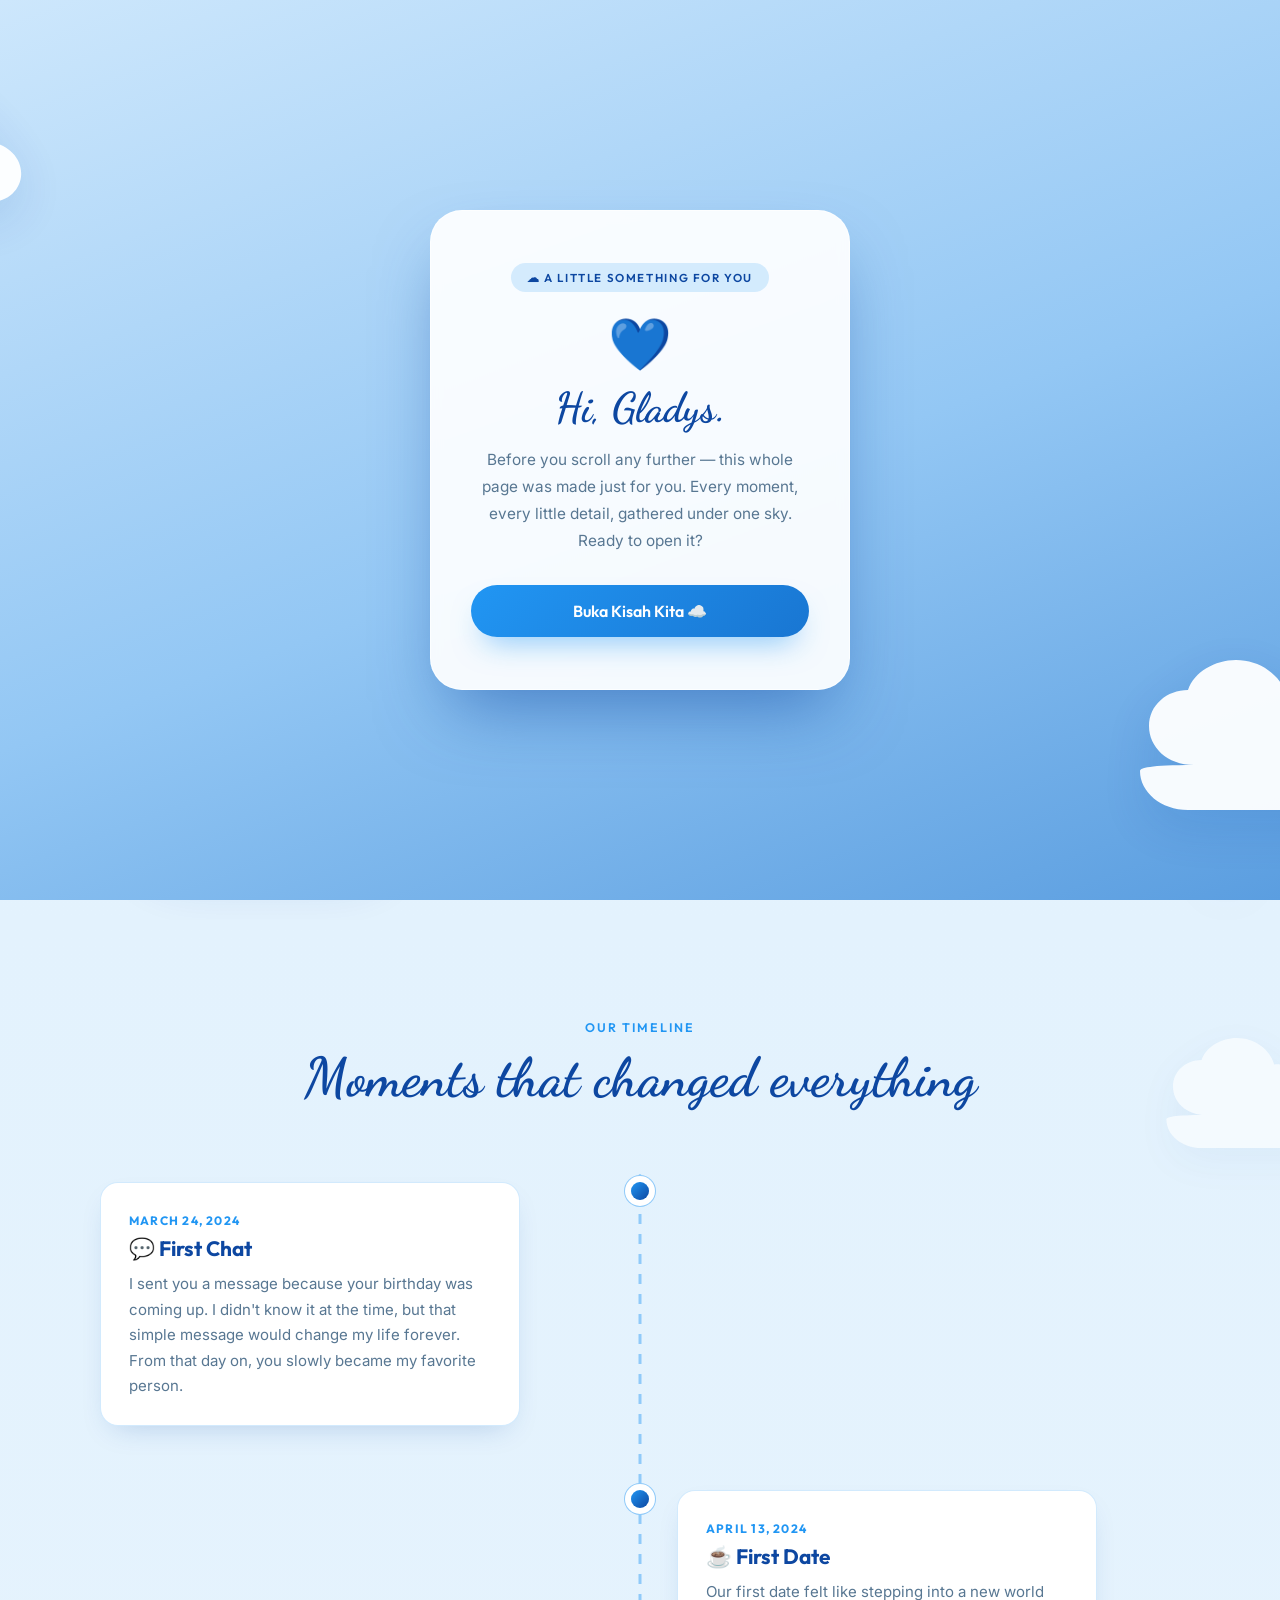
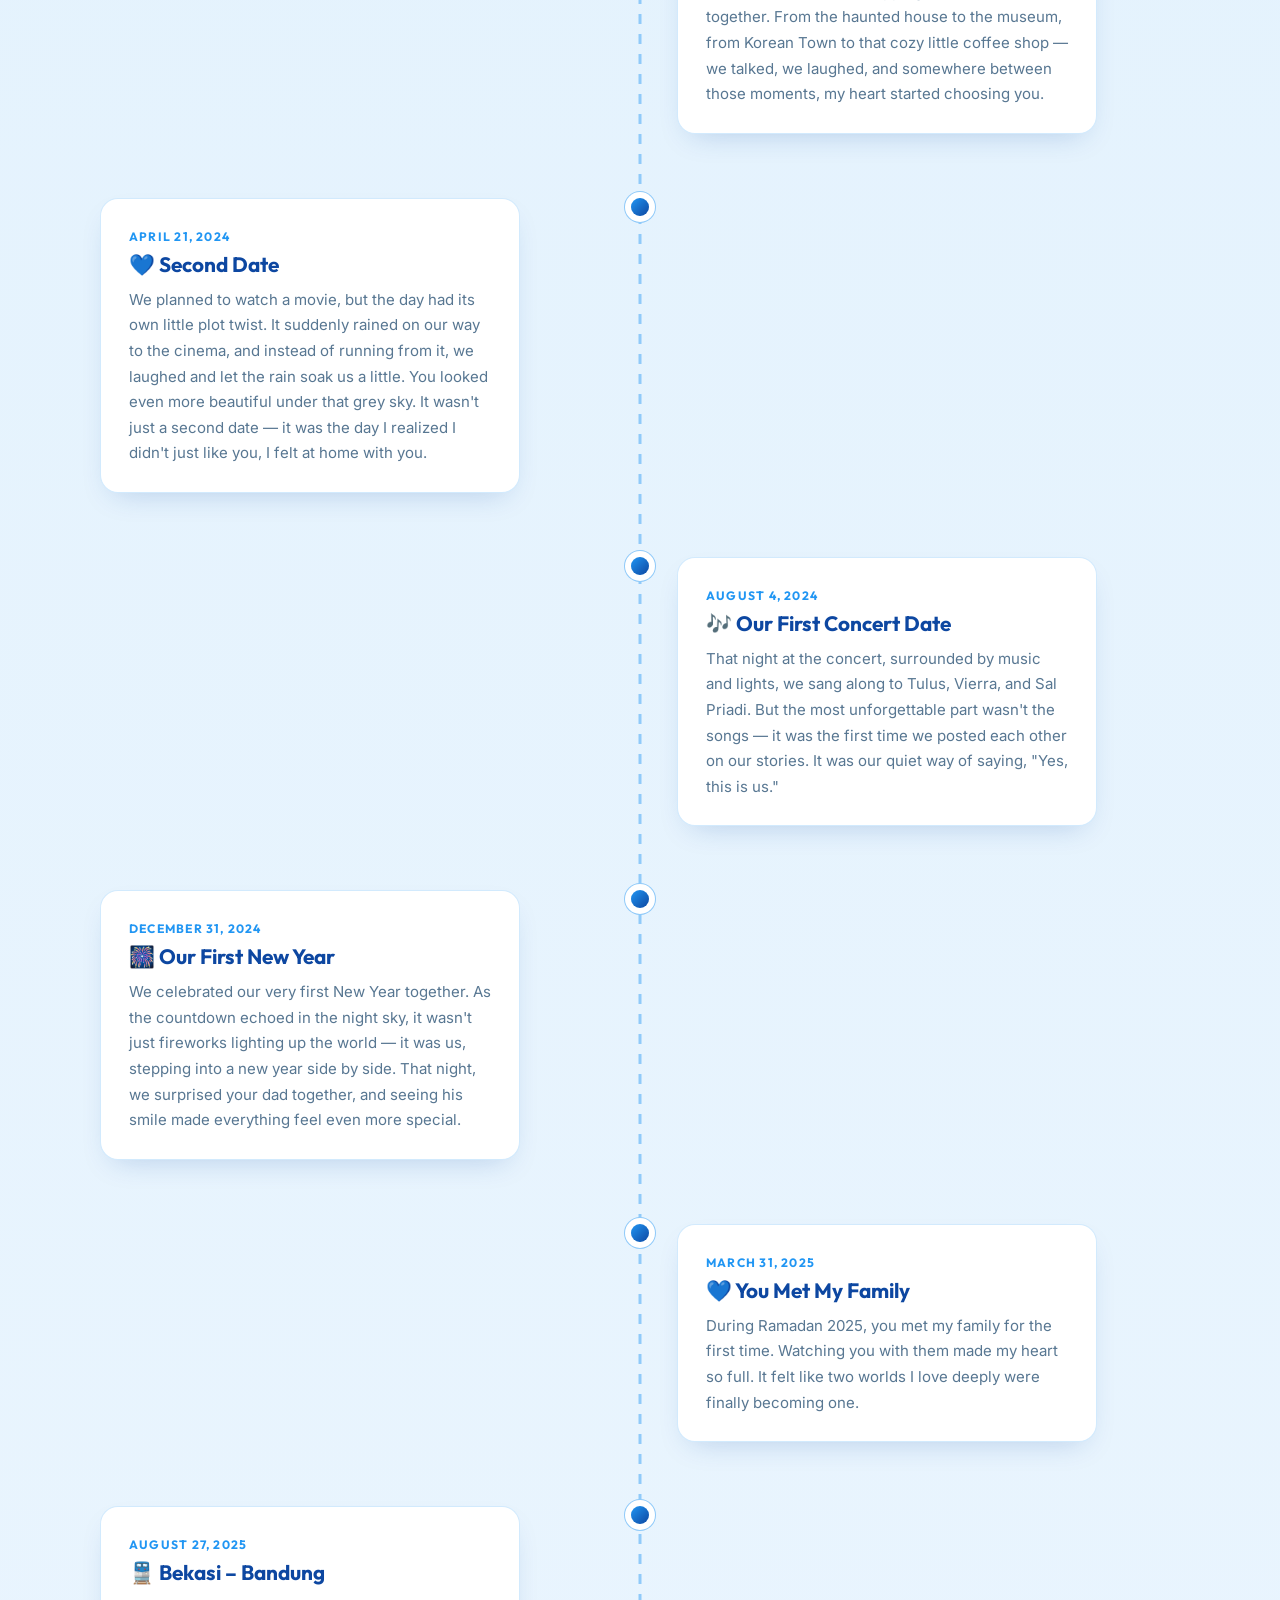
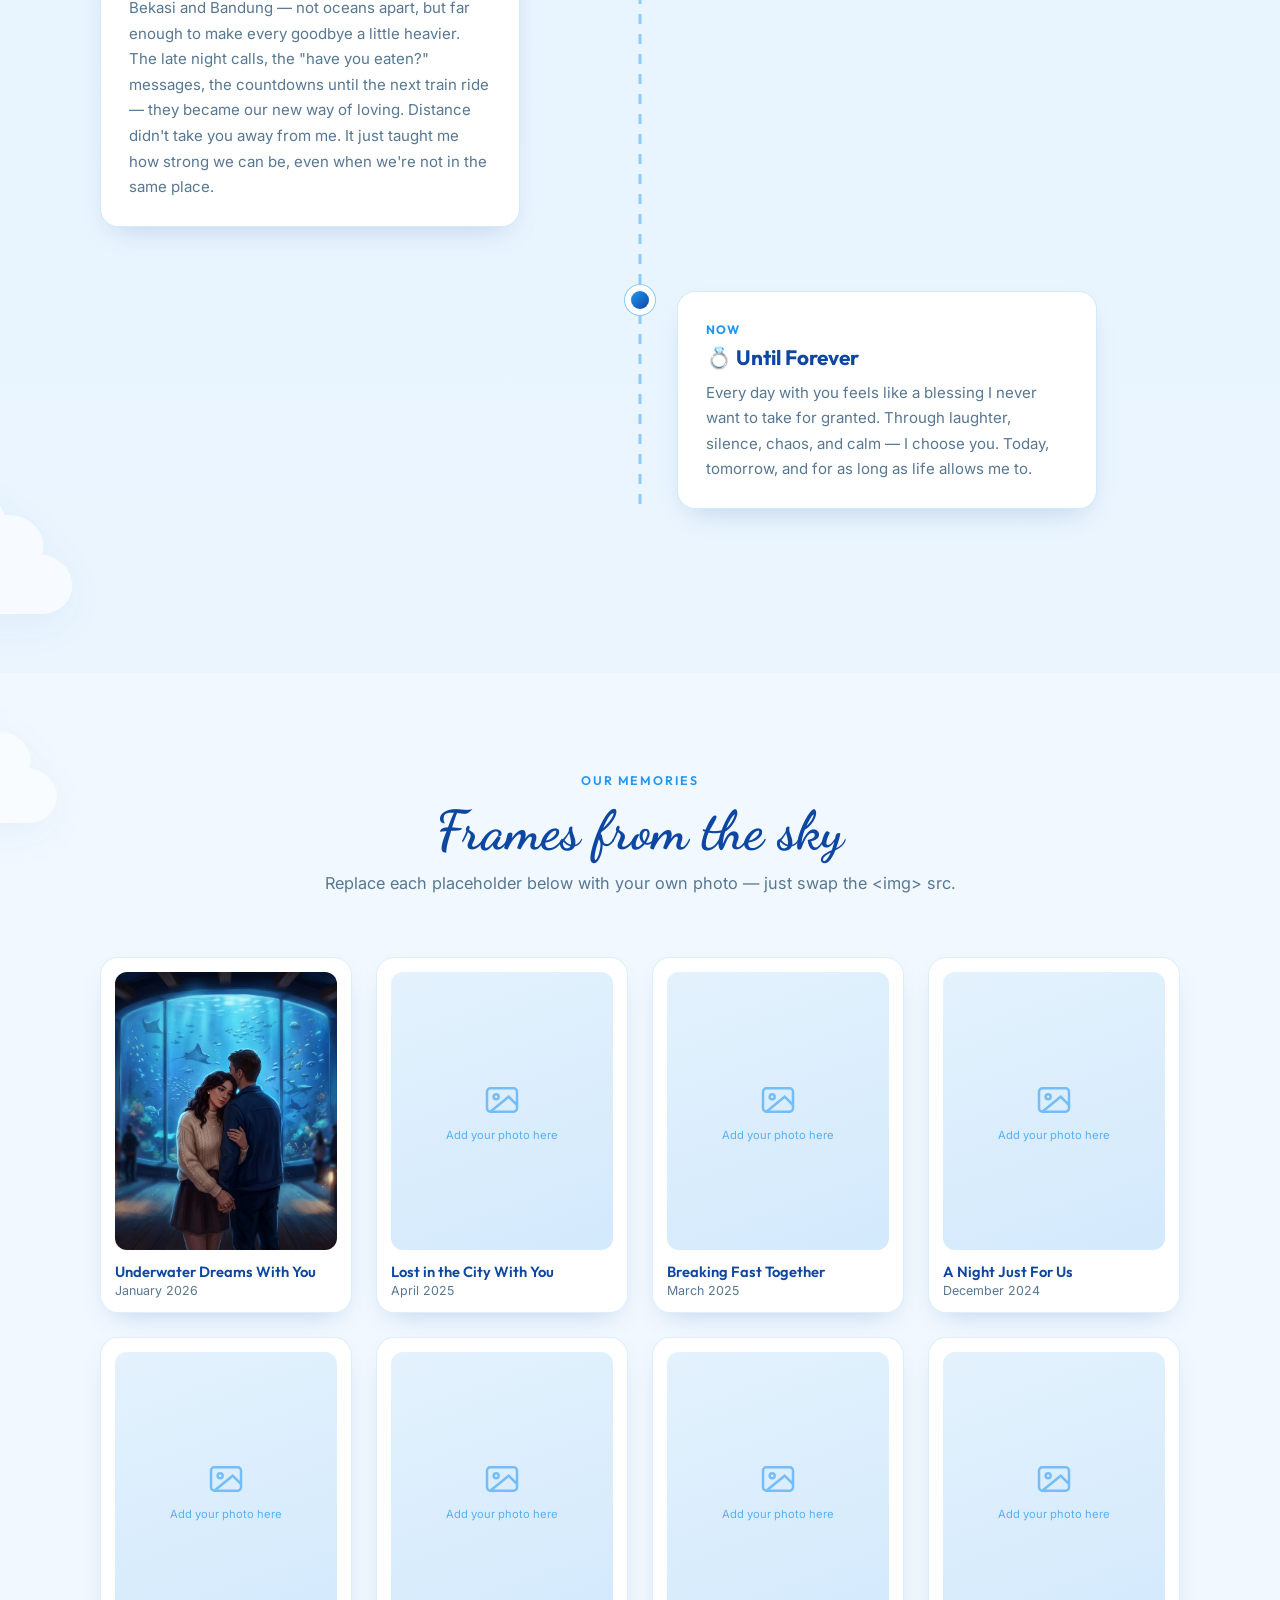
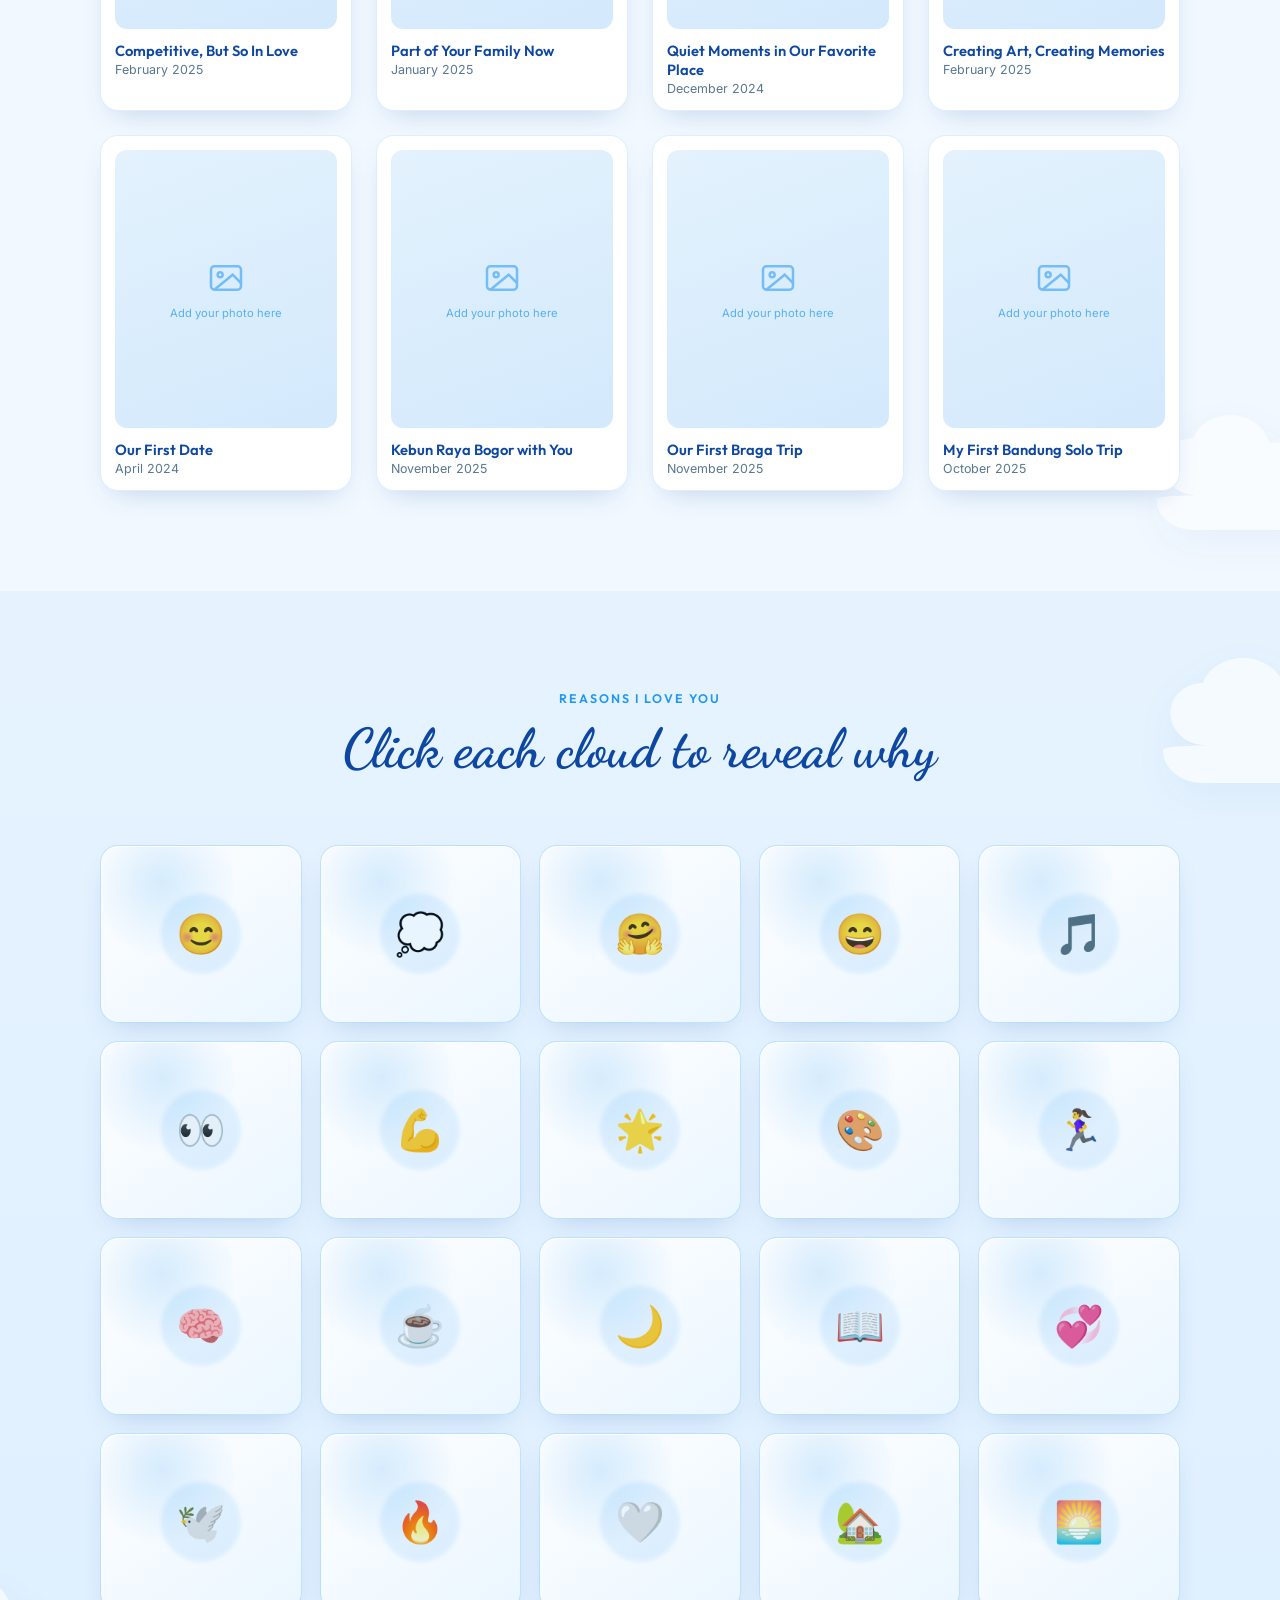
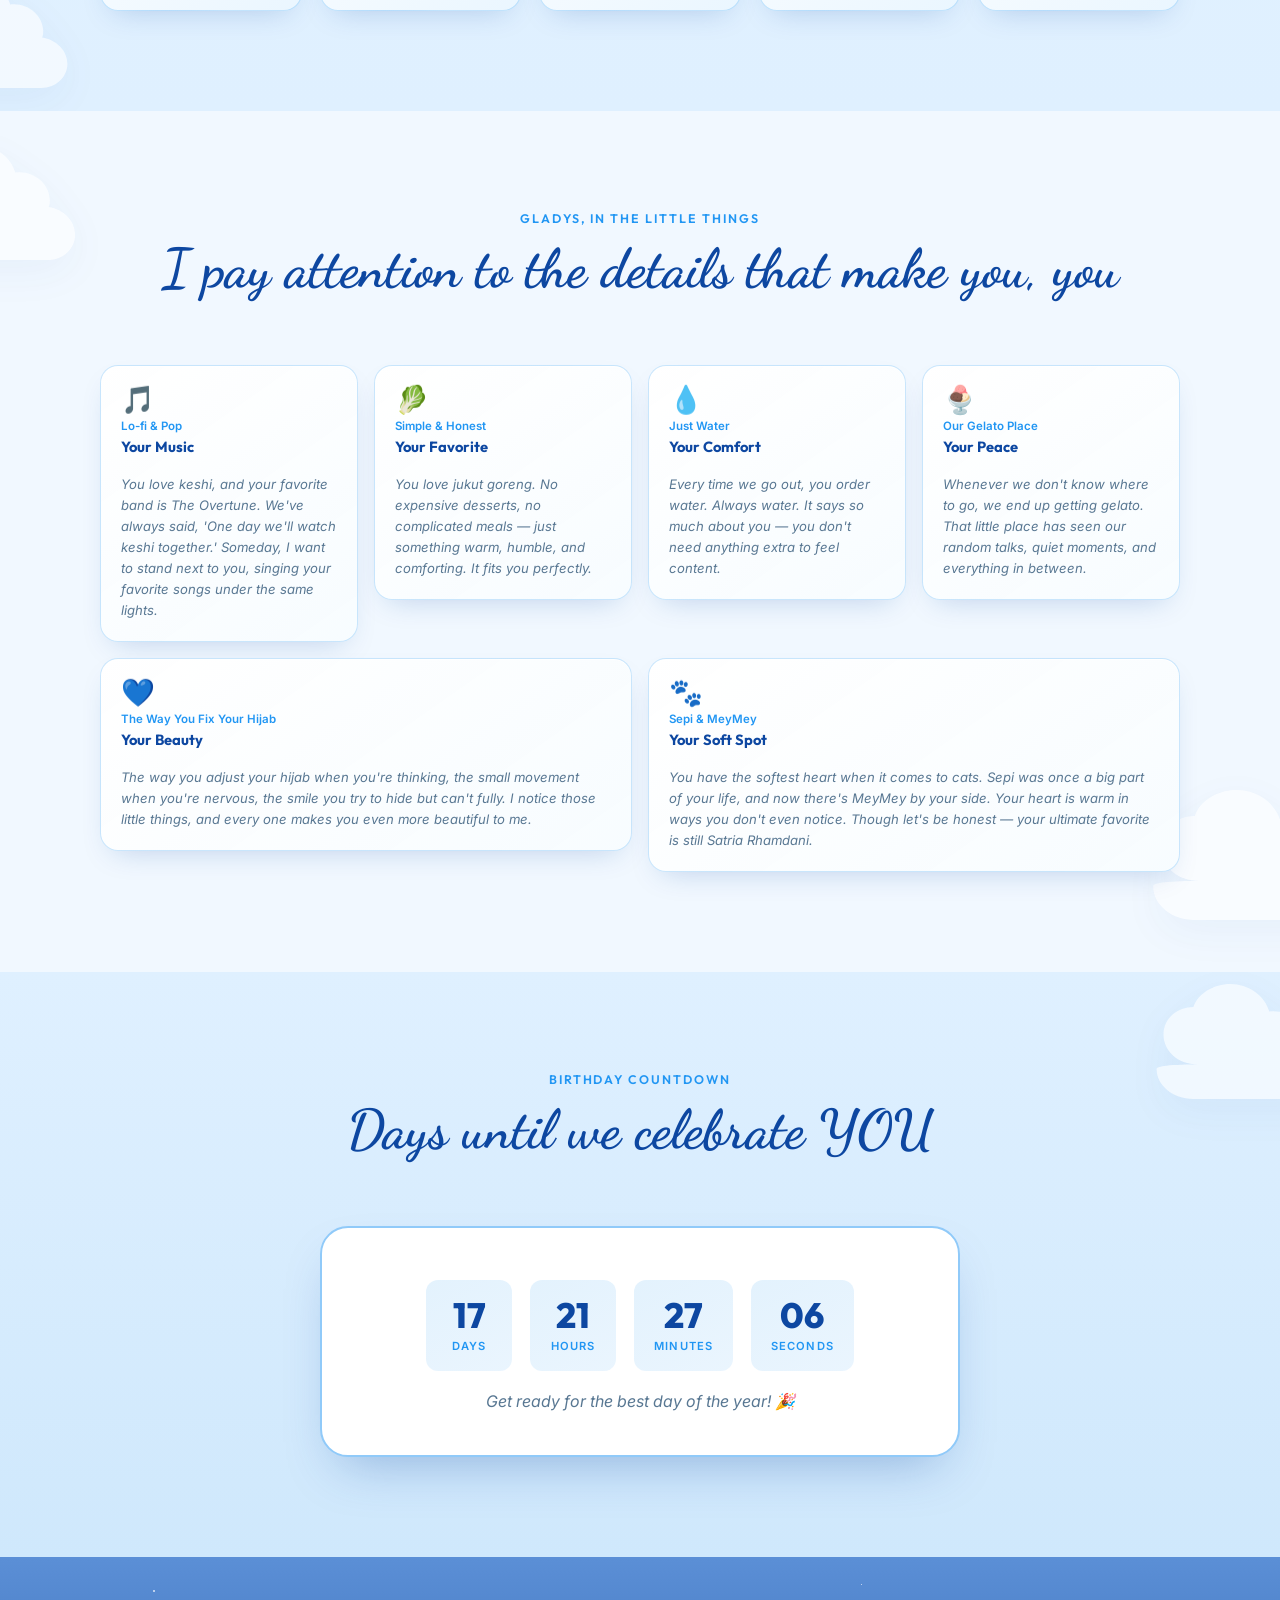
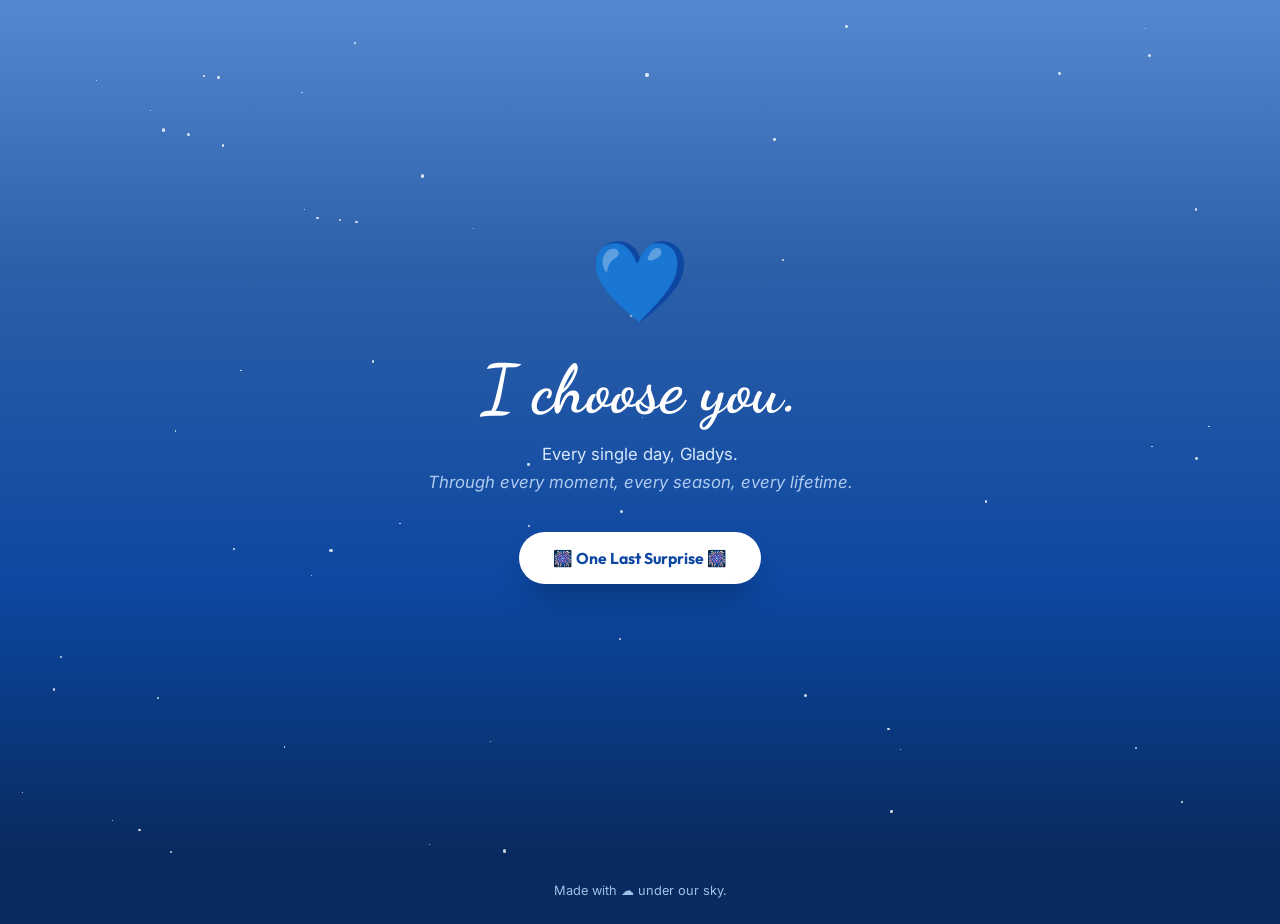
==== preview (1).html @ 58e62b4b "first commit" ====
<!DOCTYPE html>
<html lang="id">
<head>
<meta charset="UTF-8">
<meta name="viewport" content="width=device-width, initial-scale=1.0">
<title>Gladys Ayu Adelia | Our Story</title>
<link rel="preconnect" href="https://fonts.googleapis.com">
<link rel="preconnect" href="https://fonts.gstatic.com" crossorigin>
<link href="https://fonts.googleapis.com/css2?family=Dancing+Script:wght@600;700&family=Outfit:wght@400;500;600;700;800&family=Inter:wght@400;500;600&display=swap" rel="stylesheet">
<style>
  :root{
    --sky-base:#E3F2FD;
    --sky-white:#FFFFFF;
    --sky-soft:#90CAF9;
    --sky-primary:#2196F3;
    --sky-deep:#0D47A1;
    --ink:#27435E;
    --ink-light:#587792;
    --radius-lg:28px;
    --radius-md:18px;
    --radius-sm:12px;
    --shadow-cloud:0 24px 52px -20px rgba(13,71,161,0.34);
    --shadow-cloud-sm:0 12px 30px -14px rgba(13,71,161,0.25);
  }
  *{box-sizing:border-box; margin:0; padding:0;}
  html{scroll-behavior:smooth;}
  body{
    font-family:'Inter',sans-serif;
    color:var(--ink);
    background:var(--sky-base);
    overflow-x:hidden;
  }
  body.locked{ overflow:hidden; height:100vh; }
  h1,h2,h3,.script{font-family:'Dancing Script',cursive;}
  .label{font-family:'Outfit',sans-serif;}
  a{color:inherit;}

  @media (prefers-reduced-motion:reduce){
    *{animation-duration:0.001ms !important; animation-iteration-count:1 !important; transition-duration:0.001ms !important;}
  }
  ::selection{background:var(--sky-soft); color:var(--sky-deep);}
  a:focus-visible, button:focus-visible{ outline:3px solid var(--sky-primary); outline-offset:3px; border-radius:8px;}

  .reveal{
    opacity:0;
    transform:translateY(28px);
    transition:opacity 0.8s ease, transform 0.8s ease;
  }
  .reveal.in{ opacity:1; transform:translateY(0); }

  /* ---------- shared cloud decoration ---------- */
  .cloud-layer{ position:absolute; inset:0; overflow:hidden; pointer-events:none; z-index:0; }
  .cloud{ position:absolute; opacity:0.95; filter:drop-shadow(0 16px 26px rgba(13,71,161,0.14)); }
  .cloud-layer--soft .cloud{ opacity:0.6; filter:drop-shadow(0 12px 22px rgba(13,71,161,0.08)); }
  @keyframes driftA{ 0%{transform:translateX(-5%);} 50%{transform:translateX(4%);} 100%{transform:translateX(-5%);} }
  @keyframes driftB{ 0%{transform:translateX(4%);} 50%{transform:translateX(-5%);} 100%{transform:translateX(4%);} }
  .cloud--a{ animation:driftA 30s ease-in-out infinite; }
  .cloud--b{ animation:driftB 38s ease-in-out infinite; }
  .cloud--c{ animation:driftA 44s ease-in-out infinite reverse; }
  .cloud-svg{ width:100%; height:100%; }
  .cloud-layer .cloud{
    will-change:transform;
  }

  .cloud-layer .cloud::after{
    content:"";
  }


  /* ---------- scroll progress bar ---------- */
  .progress-bar{
    position:fixed; top:0; left:0; height:3px; width:0%;
    background:linear-gradient(90deg, var(--sky-soft), var(--sky-primary));
    z-index:900;
    transition:width 0.1s linear;
  }

  /* ---------- intro overlay ---------- */
  .intro-overlay{
    position:fixed; inset:0; z-index:1000;
    display:flex; align-items:center; justify-content:center;
    background:linear-gradient(160deg,#CDE7FC 0%, #93C7F4 55%, #5B9EE0 100%);
    padding:24px;
    transition:opacity 0.7s ease, visibility 0.7s ease;
    overflow:hidden;
  }
  .intro-overlay.hide{ opacity:0; visibility:hidden; pointer-events:none; }
  .intro-card{
    position:relative; z-index:2;
    background:rgba(255,255,255,0.92);
    backdrop-filter:blur(6px);
    border-radius:32px;
    padding:52px 40px;
    max-width:420px;
    width:100%;
    text-align:center;
    box-shadow:0 34px 70px -20px rgba(13,71,161,0.55);
    border:1px solid rgba(255,255,255,0.7);
    animation:introPop 0.7s cubic-bezier(.2,.8,.3,1.2);
  }
  @keyframes introPop{ 0%{ transform:scale(0.85); opacity:0; } 100%{ transform:scale(1); opacity:1; } }
  .intro-badge{
    display:inline-block; font-family:'Outfit',sans-serif; font-weight:600; font-size:0.72rem;
    letter-spacing:0.14em; text-transform:uppercase; color:var(--sky-deep);
    background:rgba(144,202,249,0.35); padding:7px 16px; border-radius:999px; margin-bottom:20px;
  }
  .intro-icon{ font-size:3.2rem; margin-bottom:8px; animation:bob 3s ease-in-out infinite; }
  .intro-title{ font-size:2.6rem; color:var(--sky-deep); margin-bottom:14px; }
  .intro-text{ color:var(--ink-light); font-size:0.96rem; line-height:1.75; margin-bottom:30px; }
  .intro-btn{ width:100%; }

  /* ---------- music toggle ---------- */
  .music-toggle{
    position:fixed; bottom:26px; right:26px; z-index:60;
    width:54px; height:54px; border-radius:50%;
    background:linear-gradient(135deg, var(--sky-primary), var(--sky-deep));
    display:flex; align-items:center; justify-content:center;
    color:#fff; font-size:1.35rem; cursor:pointer; border:none;
    box-shadow:var(--shadow-cloud);
    transition:transform 0.2s ease;
  }
  .music-toggle:hover{ transform:scale(1.08); }
  .music-toggle.playing{ animation:pulseRing 2.2s ease-in-out infinite; }
  @keyframes pulseRing{
    0%,100%{ box-shadow:var(--shadow-cloud), 0 0 0 0 rgba(33,150,243,0.5); }
    50%{ box-shadow:var(--shadow-cloud), 0 0 0 12px rgba(33,150,243,0); }
  }

  /* ================= HERO ================= */
  .hero{
    position:relative;
    min-height:100vh;
    display:flex; align-items:center; justify-content:center;
    text-align:center;
    background:linear-gradient(180deg,#F7FCFF 0%, #E7F3FE 55%, var(--sky-base) 100%);
    overflow:hidden;
    padding:40px 24px;
  }
  .hero-content{ position:relative; z-index:2; max-width:720px; }
  .hero .eyebrow{
    display:inline-block;
    font-family:'Outfit',sans-serif;
    font-weight:600;
    font-size:0.78rem;
    letter-spacing:0.14em;
    text-transform:uppercase;
    color:var(--sky-deep);
    background:rgba(144,202,249,0.3);
    padding:8px 18px;
    border-radius:999px;
    margin-bottom:26px;
  }
  .hero h1{
    font-size:clamp(3rem,9vw,5.6rem);
    font-weight:700;
    color:var(--sky-deep);
    line-height:1.05;
    margin-bottom:20px;
  }
  .hero p{
    font-size:1.2rem;
    color:var(--ink-light);
    font-weight:400;
    letter-spacing:0.02em;
    margin-bottom:44px;
  }
  .btn-primary{
    border:none;
    background:linear-gradient(135deg, var(--sky-primary), #1976D2);
    color:#fff;
    font-family:'Outfit',sans-serif;
    font-weight:600;
    font-size:1rem;
    padding:16px 34px;
    border-radius:999px;
    cursor:pointer;
    box-shadow:0 16px 30px -12px rgba(33,150,243,0.55);
    transition:transform 0.2s ease, box-shadow 0.2s ease;
  }
  .btn-primary:hover{ transform:translateY(-3px); box-shadow:0 20px 36px -12px rgba(33,150,243,0.6); }
  .scroll-hint{
    position:absolute; bottom:34px; left:50%; transform:translateX(-50%);
    display:flex; flex-direction:column; align-items:center; gap:10px;
    color:var(--sky-primary); font-size:0.75rem; letter-spacing:0.2em; text-transform:uppercase;
    font-family:'Outfit',sans-serif; font-weight:600;
    z-index:2;
  }
  @keyframes bounceDown{ 0%,100%{transform:translateY(0);} 50%{transform:translateY(8px);} }
  .scroll-hint svg{ animation:bounceDown 2s ease-in-out infinite; }

  /* ================= SECTION SHELL ================= */
  section{ position:relative; padding:100px 24px; overflow:hidden; }
  .section-inner{ position:relative; z-index:2; max-width:1080px; margin:0 auto; }
  .section-head{ text-align:center; margin-bottom:64px; }
  .section-head .label{
    font-size:0.78rem; font-weight:600; letter-spacing:0.16em; text-transform:uppercase;
    color:var(--sky-primary); margin-bottom:10px; display:block;
  }
  .section-head h2{ font-size:clamp(2.4rem,5vw,3.4rem); color:var(--sky-deep); margin-bottom:10px;}
  .little .section-head h2{
    text-wrap:balance;
  }

  .little .section-head .label{
    animation:labelFloat 3.5s ease-in-out infinite;
  }

  @keyframes labelFloat{
    0%,100%{transform:translateY(0);opacity:.9;}
    50%{transform:translateY(-3px);opacity:1;}
  }

  .section-head p{ color:var(--ink-light); font-size:1.02rem; }

  /* ================= TIMELINE ================= */
  .timeline{ background:linear-gradient(180deg, var(--sky-base) 0%, #EAF5FE 100%); }
  .timeline-track{ position:relative; padding-top:8px; }
  .timeline-line{
    position:absolute; left:50%; top:0; bottom:0; width:3px;
    background:repeating-linear-gradient(180deg, var(--sky-soft) 0px, var(--sky-soft) 10px, transparent 10px, transparent 20px);
    transform:translateX(-50%);
    border-radius:3px;
  }
  .timeline-line-fill{
    position:absolute; left:50%; top:0; width:3px; height:100%;
    background:linear-gradient(180deg, var(--sky-primary), var(--sky-deep));
    transform:translateX(-50%) scaleY(0);
    transform-origin:top;
    border-radius:3px;
    transition:transform 0.15s linear;
    box-shadow:0 0 14px rgba(33,150,243,0.55);
  }
  .t-travel-cloud{
    position:absolute; left:50%; font-size:1.6rem; z-index:3;
    transform:translate(-50%,-50%);
    animation:travelDown 16s linear infinite;
    filter:drop-shadow(0 4px 8px rgba(13,71,161,0.3));
  }
  @keyframes travelDown{ 0%{ top:0%; opacity:0; } 5%{ opacity:1; } 95%{ opacity:1; } 100%{ top:100%; opacity:0; } }
  @media (max-width:780px){ .timeline-line, .timeline-line-fill{ left:20px; } .t-travel-cloud{ left:20px; } }

  .t-item{
    display:grid;
    grid-template-columns:minmax(0,1fr) 18px minmax(0,1fr);
    align-items:start;
    column-gap:28px;
    margin-bottom:64px;
    position:relative;
  }
  .t-spacer{ min-width:0; }
  .t-card{
    width:100%;
    max-width:420px;
    background:var(--sky-white);
    border:1px solid rgba(144,202,249,0.4);
    border-radius:var(--radius-md);
    padding:26px 28px;
    box-shadow:var(--shadow-cloud-sm);
  }
  .t-card.align-right{ text-align:right; }
  .t-card.align-left{ text-align:left; }
  .t-node{
    flex-shrink:0; width:18px; display:flex; justify-content:center; padding-top:30px; position:relative; z-index:2;
  }
  .t-dot{
    width:18px; height:18px; border-radius:50%;
    background:linear-gradient(135deg, var(--sky-primary), var(--sky-deep));
    box-shadow:0 0 0 6px #fff, 0 0 0 7px var(--sky-soft);
    transform:scale(0);
    transition:transform 0.5s cubic-bezier(.34,1.56,.64,1) 0.1s;
  }
  .t-item.in .t-dot{ transform:scale(1); }
  .t-date{ font-family:'Outfit',sans-serif; font-size:0.76rem; font-weight:700; letter-spacing:0.1em; text-transform:uppercase; color:var(--sky-primary); }
  .t-title{ font-family:'Outfit',sans-serif; font-size:1.3rem; font-weight:700; color:var(--sky-deep); margin:6px 0 10px; }
  .t-desc{ color:var(--ink-light); font-size:0.94rem; line-height:1.7; }

  @media (max-width:780px){
    .timeline-line, .timeline-line-fill{ left:20px; }
    .t-item{
      display:block;
      padding-left:44px;
      margin-bottom:42px;
    }
    .t-item .t-dot{
      position:absolute;
      left:20px;
      top:30px;
      transform:translateX(-50%) scale(0);
      margin:0;
    }
    .t-item.in .t-dot{ transform:translateX(-50%) scale(1); }
    .t-item .t-spacer{ display:none; }
    .t-card{
      max-width:100%;
      text-align:left !important;
    }
  }

  /* ================= GALLERY ================= */
  .gallery{ background:#F1F8FF; }
  .gallery-grid{ display:grid; grid-template-columns:repeat(auto-fill,minmax(230px,1fr)); gap:24px; }
  .g-card{
    background:var(--sky-white);
    border-radius:var(--radius-md);
    padding:14px;
    box-shadow:var(--shadow-cloud-sm);
    border:1px solid rgba(144,202,249,0.3);
    transition:transform 0.25s ease, box-shadow 0.25s ease;
  }
  .g-card:hover{ transform:translateY(-6px) rotate(-0.4deg); box-shadow:var(--shadow-cloud); }
  .g-photo{
    aspect-ratio:4/5;
    border-radius:var(--radius-sm);
    background:linear-gradient(160deg, var(--sky-base), #D3E9FC);
    margin-bottom:12px;
    display:flex; align-items:center; justify-content:center; flex-direction:column; gap:8px;
    color:var(--sky-primary);
    overflow:hidden;
    position:relative;
  }
  .g-photo img{ width:100%; height:100%; object-fit:cover; display:block; }
  .g-photo .ph-icon{ opacity:0.55; }
  .g-caption-title{ font-family:'Outfit',sans-serif; font-weight:600; font-size:0.92rem; color:var(--sky-deep); }
  .g-caption-date{ font-size:0.78rem; color:var(--ink-light); margin-top:2px;}

  /* ================= REASONS (flip cards) ================= */
  .reasons{ background:linear-gradient(180deg,#E6F3FF 0%, #DFF0FF 100%); }
  .reasons-grid{
    display:grid;
    grid-template-columns:repeat(5,minmax(0,1fr));
    gap:18px;
  }

  .flip-outer{
    height:178px;
    perspective:1200px;
    cursor:pointer;
    border-radius:var(--radius-md);
    animation:reasonFloat 5s ease-in-out infinite;
  }

  .flip-outer:nth-child(2n){ animation-delay:.45s; }
  .flip-outer:nth-child(3n){ animation-delay:.9s; }

  @keyframes reasonFloat{
    0%,100%{ transform:translateY(0); }
    50%{ transform:translateY(-4px); }
  }

  .flip-inner{
    position:relative; width:100%; height:100%;
    transition:transform 0.7s cubic-bezier(.2,.75,.2,1);
    transform-style:preserve-3d;
  }

  .flip-outer:hover .flip-inner{
    transform:translateY(-4px);
  }

  .flip-outer.flipped .flip-inner{
    transform:rotateY(180deg);
  }

  .flip-face{
    position:absolute; inset:0;
    backface-visibility:hidden;
    border-radius:var(--radius-md);
    display:flex; align-items:center; justify-content:center;
    padding:20px;
    text-align:center;
    overflow:hidden;
  }

  .flip-front{
    background:
      radial-gradient(circle at 30% 20%,rgba(144,202,249,0.35),transparent 38%),
      linear-gradient(145deg,#FFFFFF 0%,#EAF6FF 100%);
    border:1px solid rgba(33,150,243,0.25);
    box-shadow:var(--shadow-cloud-sm), inset 0 1px 0 rgba(255,255,255,.95);
    font-size:2.5rem;
    transition:box-shadow .35s ease, border-color .35s ease;
  }

  .flip-front::after{
    content:"";
    position:absolute;
    width:80px;
    height:80px;
    border-radius:50%;
    background:rgba(33,150,243,.10);
    filter:blur(2px);
    animation:cloudGlow 3.2s ease-in-out infinite;
  }

  @keyframes cloudGlow{
    0%,100%{transform:scale(.8);opacity:.45;}
    50%{transform:scale(1.2);opacity:.9;}
  }

  .flip-outer:hover .flip-front{
    border-color:rgba(33,150,243,.55);
    box-shadow:0 18px 34px -18px rgba(13,71,161,.38), inset 0 1px 0 #fff;
  }

  .flip-back{
    background:
      radial-gradient(circle at 18% 15%,rgba(144,202,249,.32),transparent 30%),
      linear-gradient(135deg,#2196F3 0%,#1565C0 55%,#0D47A1 100%);
    color:#fff;
    transform:rotateY(180deg);
    font-family:'Outfit',sans-serif;
    font-weight:600;
    font-size:0.88rem;
    line-height:1.55;
    box-shadow:var(--shadow-cloud);
    border:1px solid rgba(255,255,255,.22);
  }

  .flip-back::before{
    content:"☁";
    position:absolute;
    top:8px;
    right:12px;
    font-size:2rem;
    opacity:.14;
    transform:rotate(-8deg);
  }

  @media (max-width:900px){
    .reasons-grid{ grid-template-columns:repeat(4,minmax(0,1fr)); }
  }

  @media (max-width:700px){
    .reasons-grid{ grid-template-columns:repeat(2,minmax(0,1fr)); gap:16px; }
    .flip-outer{ height:170px; }
  }

  @media (max-width:420px){
    .reasons-grid{ grid-template-columns:1fr; }
    .flip-outer{ height:150px; }
  }

  /* ================= LITTLE THINGS (bento) ================= */
  .little{
    background:#F1F8FF;
  }

  .bento{
    display:grid;
    grid-template-columns:repeat(4,minmax(0,1fr));
    gap:16px;
    align-items:start;
  }

  .bento-card{
    position:relative;
    isolation:isolate;
    background:linear-gradient(145deg,rgba(255,255,255,0.98),rgba(247,252,255,0.96));
    border:1px solid rgba(144,202,249,0.48);
    border-radius:var(--radius-md);
    padding:20px;
    box-shadow:var(--shadow-cloud-sm), inset 0 1px 0 rgba(255,255,255,0.95);
    display:flex;
    flex-direction:column;
    justify-content:flex-start;
    min-width:0;
    min-height:0;
    height:auto;
    align-self:start;
    overflow:hidden;
    transform:translateY(0);
    transition:
      transform 0.45s cubic-bezier(.2,.8,.2,1),
      box-shadow 0.45s ease,
      border-color 0.35s ease,
      background 0.45s ease;
  }

  /* Soft animated glow inside every card */
  .bento-card::before{
    content:"";
    position:absolute;
    inset:-45%;
    z-index:-1;
    background:radial-gradient(circle,rgba(144,202,249,0.24) 0%,rgba(144,202,249,0) 58%);
    transform:translate3d(-28%,18%,0);
    opacity:0;
    transition:opacity 0.5s ease, transform 0.8s ease;
    pointer-events:none;
  }

  /* Moving glass highlight */
  .bento-card::after{
    content:"";
    position:absolute;
    top:-120%;
    left:-45%;
    width:35%;
    height:340%;
    background:linear-gradient(
      90deg,
      transparent,
      rgba(255,255,255,0.62),
      transparent
    );
    transform:rotate(20deg);
    opacity:0;
    pointer-events:none;
  }

  .bento-card:hover{
    transform:translateY(-8px);
    border-color:rgba(33,150,243,0.42);
    box-shadow:0 22px 44px -22px rgba(13,71,161,0.34), inset 0 1px 0 rgba(255,255,255,1);
    background:linear-gradient(145deg,#ffffff,#F0F8FF);
  }

  .bento-card:hover::before{
    opacity:1;
    transform:translate3d(8%,0,0);
  }

  .bento-card:hover::after{
    opacity:1;
    animation:cardShine 1s ease forwards;
  }

  @keyframes cardShine{
    0%{left:-45%;}
    100%{left:135%;}
  }

  .bento-card.in{
    animation:bentoFloatIn 0.75s cubic-bezier(.2,.8,.2,1) both;
  }

  .bento-card:nth-child(1){animation-delay:0.04s;}
  .bento-card:nth-child(2){animation-delay:0.12s;}
  .bento-card:nth-child(3){animation-delay:0.20s;}
  .bento-card:nth-child(4){animation-delay:0.28s;}
  .bento-card:nth-child(5){animation-delay:0.36s;}
  .bento-card:nth-child(6){animation-delay:0.44s;}

  @keyframes bentoFloatIn{
    0%{
      opacity:0;
      transform:translateY(30px) scale(0.97);
    }
    65%{
      opacity:1;
      transform:translateY(-5px) scale(1.005);
    }
    100%{
      opacity:1;
      transform:translateY(0) scale(1);
    }
  }

  .bento-card.wide{
    grid-column:span 2;
    grid-row:auto;
    min-height:0;
  }

  .bento-card > div:first-child{
    flex:0 0 auto;
  }

  .bento-icon{
    display:inline-flex;
    font-size:1.7rem;
    line-height:1;
    transform-origin:center;
    animation:iconBreathe 3.8s ease-in-out infinite;
  }

  .bento-card:nth-child(2) .bento-icon{animation-delay:.35s;}
  .bento-card:nth-child(3) .bento-icon{animation-delay:.7s;}
  .bento-card:nth-child(4) .bento-icon{animation-delay:1.05s;}
  .bento-card:nth-child(5) .bento-icon{animation-delay:1.4s;}
  .bento-card:nth-child(6) .bento-icon{animation-delay:1.75s;}

  @keyframes iconBreathe{
    0%,100%{transform:translateY(0) rotate(0deg) scale(1);}
    50%{transform:translateY(-4px) rotate(-3deg) scale(1.06);}
  }

  .bento-tag{
    font-size:0.72rem;
    color:var(--sky-primary);
    font-weight:600;
    margin:6px 0 2px;
  }

  .bento-title{
    position:relative;
    display:inline-block;
    font-family:'Outfit',sans-serif;
    font-weight:700;
    font-size:0.92rem;
    color:var(--sky-deep);
    margin-top:2px;
  }

  .bento-title::after{
    content:"";
    position:absolute;
    left:0;
    bottom:-5px;
    width:0;
    height:2px;
    border-radius:99px;
    background:linear-gradient(90deg,var(--sky-soft),var(--sky-primary));
    transition:width 0.4s ease;
  }

  .bento-card:hover .bento-title::after{
    width:100%;
  }

  .bento-text{
    font-size:0.82rem;
    color:var(--ink-light);
    line-height:1.6;
    margin-top:18px;
    font-style:italic;
    overflow-wrap:anywhere;
    word-break:normal;
    hyphens:auto;
    min-width:0;
    flex:0 0 auto;
  }

  .bento-card.wide .bento-text{
    max-width:100%;
  }

  @media (max-width:820px){
    .bento{
      grid-template-columns:repeat(2,minmax(0,1fr));
      gap:16px;
    }

    .bento-card,
    .bento-card.wide{
      grid-column:span 1;
    }
  }

  @media (max-width:560px){
    .bento{
      grid-template-columns:1fr;
      gap:16px;
    }

    .bento-card,
    .bento-card.wide{
      grid-column:span 1;
      padding:18px;
    }

    .bento-text{
      font-size:0.84rem;
      line-height:1.65;
    }
  }


  .little-particles{
    position:absolute;
    inset:0;
    overflow:hidden;
    pointer-events:none;
    z-index:1;
  }

  .little-particle{
    position:absolute;
    width:5px;
    height:5px;
    border-radius:50%;
    background:rgba(33,150,243,0.28);
    box-shadow:0 0 12px rgba(33,150,243,0.18);
    animation:particleDrift linear infinite;
  }

  @keyframes particleDrift{
    0%{
      transform:translate3d(0,35px,0) scale(.5);
      opacity:0;
    }
    15%{opacity:.65;}
    50%{
      transform:translate3d(24px,-35px,0) scale(1);
      opacity:.4;
    }
    85%{opacity:.65;}
    100%{
      transform:translate3d(-12px,-105px,0) scale(.35);
      opacity:0;
    }
  }

  /* ================= COUNTDOWN ================= */
  .countdown{ background:linear-gradient(180deg,#DFF0FF 0%,#CFE8FC 100%); text-align:center; }
  .cd-card{
    max-width:640px; margin:0 auto;
    background:var(--sky-white);
    border:2px solid var(--sky-soft);
    border-radius:var(--radius-lg);
    padding:44px 32px;
    box-shadow:var(--shadow-cloud);
  }
  .cd-grid{ display:flex; justify-content:center; gap:18px; flex-wrap:wrap; margin-top:8px; }
  .cd-unit{
    background:linear-gradient(150deg, var(--sky-base), #EAF5FE);
    border-radius:var(--radius-sm);
    padding:18px 20px;
    min-width:86px;
  }
  .cd-num{ font-family:'Outfit',sans-serif; font-weight:800; font-size:2.2rem; color:var(--sky-deep); line-height:1; }
  .cd-unit-label{ font-size:0.7rem; letter-spacing:0.1em; text-transform:uppercase; color:var(--sky-primary); font-weight:600; margin-top:6px; }

  /* ================= FINALE (dusk sky) ================= */
  .finale{
    min-height:100vh;
    display:flex; align-items:center; justify-content:center; text-align:center;
    background:linear-gradient(180deg,#5B8FD6 0%, #2C5FA8 35%, var(--sky-deep) 70%, #082A5E 100%);
    color:#fff;
    padding:60px 24px;
  }
  .stars{ position:absolute; inset:0; overflow:hidden; z-index:0; }
  .star{ position:absolute; background:#fff; border-radius:50%; opacity:0.8; }
  @keyframes twinkle{ 0%,100%{opacity:0.25;} 50%{opacity:0.9;} }

  .finale-content{ position:relative; z-index:2; max-width:640px; }
  .finale-heart{ font-size:5rem; margin-bottom:20px; animation:bob 3.4s ease-in-out infinite; }
  @keyframes bob{ 0%,100%{transform:translateY(0);} 50%{transform:translateY(-12px);} }
  .finale h2{ font-size:clamp(2.6rem,7vw,4.2rem); margin-bottom:14px; color:#fff;}
  .finale p{ font-size:1.05rem; color:#D6E8FB; margin-bottom:8px; }
  .finale .sub{ font-style:italic; color:#AFCBEF; margin-bottom:40px; }
  .btn-light{
    border:none; background:#fff; color:var(--sky-deep);
    font-family:'Outfit',sans-serif; font-weight:700; font-size:0.98rem;
    padding:16px 34px; border-radius:999px; cursor:pointer;
    box-shadow:0 18px 34px -12px rgba(0,0,0,0.35);
    transition:transform 0.2s ease;
  }
  .btn-light:hover{ transform:translateY(-3px) scale(1.03); }

  /* ---------- shared card polish (visual only, layout unchanged) ---------- */
  .t-card, .g-card, .bento-card, .flip-front, .cd-card{
    box-shadow: var(--shadow-cloud-sm), inset 0 1px 0 rgba(255,255,255,0.9);
  }
  .t-card:hover, .flip-front:hover{ box-shadow: var(--shadow-cloud), inset 0 1px 0 rgba(255,255,255,0.9); }
  .cd-card{ box-shadow: var(--shadow-cloud), inset 0 1px 0 rgba(255,255,255,0.9); }
  section.hero, section.finale{ box-shadow:none; }

  footer{ text-align:center; padding:26px; font-size:0.8rem; color:var(--ink-light); background:#082A5E; color:#9FC0E8; }

  /* burst hearts */
  .burst-heart{
    position:fixed; z-index:200; pointer-events:none; font-size:1.6rem;
    animation:burstUp 1.8s ease-out forwards;
  }
  @keyframes burstUp{
    0%{ transform:translateY(0) scale(0.6); opacity:1; }
    100%{ transform:translateY(-220px) scale(1.1); opacity:0; }
  }
</style>
</head>
<body class="locked">\n  <noscript><div style="padding:16px;text-align:center;background:#0D47A1;color:#fff;font-family:Arial,sans-serif;">Aktifkan JavaScript untuk melihat seluruh animasi dan interaksi halaman ini.</div></noscript>

<!-- ================= PROGRESS BAR ================= -->
<div class="progress-bar" id="progressBar"></div>

<!-- ================= INTRO OVERLAY ================= -->
<div class="intro-overlay" id="introOverlay">
  <div class="cloud-layer" aria-hidden="true">
    <svg class="cloud cloud--a" style="top:8%; left:-14%; width:260px;" viewBox="0 0 200 100"><path d="M40 70C22 70 10 58 10 44C10 30 22 20 36 20C40 8 54 0 68 0C84 0 98 10 102 24C118 22 132 34 132 48C132 50 132 52 131 54C144 56 154 66 154 78C154 90 144 100 130 100H36C18 100 4 88 4 74C4 72 10 70 40 70Z" fill="#FFFFFF"/></svg>
    <svg class="cloud cloud--b" style="bottom:10%; right:-12%; width:300px;" viewBox="0 0 200 100"><path d="M40 70C22 70 10 58 10 44C10 30 22 20 36 20C40 8 54 0 68 0C84 0 98 10 102 24C118 22 132 34 132 48C132 50 132 52 131 54C144 56 154 66 154 78C154 90 144 100 130 100H36C18 100 4 88 4 74C4 72 10 70 40 70Z" fill="#FFFFFF"/></svg>
  </div>
  <div class="intro-card">
    <span class="intro-badge">☁ A little something for you</span>
    <div class="intro-icon">💙</div>
    <h2 class="intro-title">Hi, Gladys.</h2>
    <p class="intro-text">Before you scroll any further — this whole page was made just for you. Every moment, every little detail, gathered under one sky. Ready to open it?</p>
    <button class="btn-primary intro-btn" id="enterBtn" type="button">Buka Kisah Kita ☁️</button>
  </div>
</div>

<!-- ================= MUSIC ================= -->
<audio id="bgAudio" loop preload="none">
  <!-- Ganti src di bawah dengan file lagu kamu sendiri, taruh filenya di folder audio/ -->
  <source src="audio/our-song.mp3" type="audio/mpeg">
</audio>
<button class="music-toggle" id="musicToggle" aria-label="Play or pause background music" type="button">
  <span id="musicIcon">🎵</span>
</button>

<!-- ================= HERO ================= -->
<section class="hero">
  <div class="cloud-layer" aria-hidden="true">
    <svg class="cloud cloud--a" style="top:9%; left:-12%; width:300px;" viewBox="0 0 200 100"><path d="M40 70C22 70 10 58 10 44C10 30 22 20 36 20C40 8 54 0 68 0C84 0 98 10 102 24C118 22 132 34 132 48C132 50 132 52 131 54C144 56 154 66 154 78C154 90 144 100 130 100H36C18 100 4 88 4 74C4 72 10 70 40 70Z" fill="#FFFFFF"/></svg>
    <svg class="cloud cloud--b" style="top:18%; right:-10%; width:270px;" viewBox="0 0 200 100"><path d="M40 70C22 70 10 58 10 44C10 30 22 20 36 20C40 8 54 0 68 0C84 0 98 10 102 24C118 22 132 34 132 48C132 50 132 52 131 54C144 56 154 66 154 78C154 90 144 100 130 100H36C18 100 4 88 4 74C4 72 10 70 40 70Z" fill="#FFFFFF"/></svg>
    <svg class="cloud cloud--c" style="top:42%; left:62%; width:170px; opacity:0.85;" viewBox="0 0 200 100"><path d="M40 70C22 70 10 58 10 44C10 30 22 20 36 20C40 8 54 0 68 0C84 0 98 10 102 24C118 22 132 34 132 48C132 50 132 52 131 54C144 56 154 66 154 78C154 90 144 100 130 100H36C18 100 4 88 4 74C4 72 10 70 40 70Z" fill="#FFFFFF"/></svg>
    <svg class="cloud cloud--b" style="bottom:6%; left:10%; width:340px;" viewBox="0 0 200 100"><path d="M40 70C22 70 10 58 10 44C10 30 22 20 36 20C40 8 54 0 68 0C84 0 98 10 102 24C118 22 132 34 132 48C132 50 132 52 131 54C144 56 154 66 154 78C154 90 144 100 130 100H36C18 100 4 88 4 74C4 72 10 70 40 70Z" fill="#FFFFFF"/></svg>
    <svg class="cloud cloud--a" style="bottom:18%; right:4%; width:210px; opacity:0.85;" viewBox="0 0 200 100"><path d="M40 70C22 70 10 58 10 44C10 30 22 20 36 20C40 8 54 0 68 0C84 0 98 10 102 24C118 22 132 34 132 48C132 50 132 52 131 54C144 56 154 66 154 78C154 90 144 100 130 100H36C18 100 4 88 4 74C4 72 10 70 40 70Z" fill="#FFFFFF"/></svg>
  </div>
  <div class="hero-content">
    <span class="eyebrow">☁ Our little corner of the sky</span>
    <h1>Gladys Ayu Adelia</h1>
    <p>The most beautiful woman I've ever seen.</p>
    <button class="btn-primary" id="startBtn" type="button">Start Our Journey 💙</button>
  </div>
  <div class="scroll-hint">
    <span>Scroll to see our story</span>
    <svg width="20" height="20" viewBox="0 0 24 24" fill="none" stroke="currentColor" stroke-width="2.5" stroke-linecap="round" stroke-linejoin="round"><path d="M19 14l-7 7m0 0l-7-7m7 7V3"/></svg>
  </div>
</section>

<!-- ================= TIMELINE ================= -->
<section class="timeline" id="timeline">
  <div class="cloud-layer cloud-layer--soft" aria-hidden="true">
    <svg class="cloud cloud--a" style="top:4%; right:-8%; width:220px;" viewBox="0 0 200 100"><path d="M40 70C22 70 10 58 10 44C10 30 22 20 36 20C40 8 54 0 68 0C84 0 98 10 102 24C118 22 132 34 132 48C132 50 132 52 131 54C144 56 154 66 154 78C154 90 144 100 130 100H36C18 100 4 88 4 74C4 72 10 70 40 70Z" fill="#FFFFFF"/></svg>
    <svg class="cloud cloud--b" style="bottom:2%; left:-10%; width:260px;" viewBox="0 0 200 100"><path d="M40 70C22 70 10 58 10 44C10 30 22 20 36 20C40 8 54 0 68 0C84 0 98 10 102 24C118 22 132 34 132 48C132 50 132 52 131 54C144 56 154 66 154 78C154 90 144 100 130 100H36C18 100 4 88 4 74C4 72 10 70 40 70Z" fill="#FFFFFF"/></svg>
  </div>
  <div class="section-inner">
    <div class="section-head reveal">
      <span class="label">Our Timeline</span>
      <h2>Moments that changed everything</h2>
    </div>
    <div class="timeline-track">
      <div class="timeline-line" aria-hidden="true"></div>

      <div class="t-item reveal">
        <div class="t-card">
          <span class="t-date">March 24, 2024</span>
          <h3 class="t-title">💬 First Chat</h3>
          <p class="t-desc">I sent you a message because your birthday was coming up. I didn't know it at the time, but that simple message would change my life forever. From that day on, you slowly became my favorite person.</p>
        </div>
        <div class="t-dot"></div>
        <div class="t-spacer"></div>
      </div>

      <div class="t-item reveal">
        <div class="t-spacer"></div>
        <div class="t-dot"></div>
        <div class="t-card">
          <span class="t-date">April 13, 2024</span>
          <h3 class="t-title">☕ First Date</h3>
          <p class="t-desc">Our first date felt like stepping into a new world together. From the haunted house to the museum, from Korean Town to that cozy little coffee shop — we talked, we laughed, and somewhere between those moments, my heart started choosing you.</p>
        </div>
      </div>

      <div class="t-item reveal">
        <div class="t-card">
          <span class="t-date">April 21, 2024</span>
          <h3 class="t-title">💙 Second Date</h3>
          <p class="t-desc">We planned to watch a movie, but the day had its own little plot twist. It suddenly rained on our way to the cinema, and instead of running from it, we laughed and let the rain soak us a little. You looked even more beautiful under that grey sky. It wasn't just a second date — it was the day I realized I didn't just like you, I felt at home with you.</p>
        </div>
        <div class="t-dot"></div>
        <div class="t-spacer"></div>
      </div>

      <div class="t-item reveal">
        <div class="t-spacer"></div>
        <div class="t-dot"></div>
        <div class="t-card">
          <span class="t-date">August 4, 2024</span>
          <h3 class="t-title">🎶 Our First Concert Date</h3>
          <p class="t-desc">That night at the concert, surrounded by music and lights, we sang along to Tulus, Vierra, and Sal Priadi. But the most unforgettable part wasn't the songs — it was the first time we posted each other on our stories. It was our quiet way of saying, "Yes, this is us."</p>
        </div>
      </div>

      <div class="t-item reveal">
        <div class="t-card">
          <span class="t-date">December 31, 2024</span>
          <h3 class="t-title">🎆 Our First New Year</h3>
          <p class="t-desc">We celebrated our very first New Year together. As the countdown echoed in the night sky, it wasn't just fireworks lighting up the world — it was us, stepping into a new year side by side. That night, we surprised your dad together, and seeing his smile made everything feel even more special.</p>
        </div>
        <div class="t-dot"></div>
        <div class="t-spacer"></div>
      </div>

      <div class="t-item reveal">
        <div class="t-spacer"></div>
        <div class="t-dot"></div>
        <div class="t-card">
          <span class="t-date">March 31, 2025</span>
          <h3 class="t-title">💙 You Met My Family</h3>
          <p class="t-desc">During Ramadan 2025, you met my family for the first time. Watching you with them made my heart so full. It felt like two worlds I love deeply were finally becoming one.</p>
        </div>
      </div>

      <div class="t-item reveal">
        <div class="t-card">
          <span class="t-date">August 27, 2025</span>
          <h3 class="t-title">🚆 Bekasi – Bandung</h3>
          <p class="t-desc">Bekasi and Bandung — not oceans apart, but far enough to make every goodbye a little heavier. The late night calls, the "have you eaten?" messages, the countdowns until the next train ride — they became our new way of loving. Distance didn't take you away from me. It just taught me how strong we can be, even when we're not in the same place.</p>
        </div>
        <div class="t-dot"></div>
        <div class="t-spacer"></div>
      </div>

      <div class="t-item reveal">
        <div class="t-spacer"></div>
        <div class="t-dot"></div>
        <div class="t-card">
          <span class="t-date">Now</span>
          <h3 class="t-title">💍 Until Forever</h3>
          <p class="t-desc">Every day with you feels like a blessing I never want to take for granted. Through laughter, silence, chaos, and calm — I choose you. Today, tomorrow, and for as long as life allows me to.</p>
        </div>
      </div>
    </div>
  </div>
</section>

<!-- ================= GALLERY ================= -->
<section class="gallery" id="gallery">
  <div class="cloud-layer cloud-layer--soft" aria-hidden="true">
    <svg class="cloud cloud--a" style="top:2%; left:-10%; width:240px;" viewBox="0 0 200 100"><path d="M40 70C22 70 10 58 10 44C10 30 22 20 36 20C40 8 54 0 68 0C84 0 98 10 102 24C118 22 132 34 132 48C132 50 132 52 131 54C144 56 154 66 154 78C154 90 144 100 130 100H36C18 100 4 88 4 74C4 72 10 70 40 70Z" fill="#FFFFFF"/></svg>
    <svg class="cloud cloud--c" style="bottom:4%; right:-8%; width:230px;" viewBox="0 0 200 100"><path d="M40 70C22 70 10 58 10 44C10 30 22 20 36 20C40 8 54 0 68 0C84 0 98 10 102 24C118 22 132 34 132 48C132 50 132 52 131 54C144 56 154 66 154 78C154 90 144 100 130 100H36C18 100 4 88 4 74C4 72 10 70 40 70Z" fill="#FFFFFF"/></svg>
  </div>
  <div class="section-inner">
    <div class="section-head reveal">
      <span class="label">Our Memories</span>
      <h2>Frames from the sky</h2>
      <p>Replace each placeholder below with your own photo — just swap the &lt;img&gt; src.</p>
    </div>
    <div class="gallery-grid" id="galleryGrid"></div>
  </div>
</section>

<!-- ================= REASONS ================= -->
<section class="reasons" id="reasons">
  <div class="cloud-layer cloud-layer--soft" aria-hidden="true">
    <svg class="cloud cloud--b" style="top:6%; right:-10%; width:250px;" viewBox="0 0 200 100"><path d="M40 70C22 70 10 58 10 44C10 30 22 20 36 20C40 8 54 0 68 0C84 0 98 10 102 24C118 22 132 34 132 48C132 50 132 52 131 54C144 56 154 66 154 78C154 90 144 100 130 100H36C18 100 4 88 4 74C4 72 10 70 40 70Z" fill="#FFFFFF"/></svg>
    <svg class="cloud cloud--a" style="bottom:2%; left:-8%; width:220px;" viewBox="0 0 200 100"><path d="M40 70C22 70 10 58 10 44C10 30 22 20 36 20C40 8 54 0 68 0C84 0 98 10 102 24C118 22 132 34 132 48C132 50 132 52 131 54C144 56 154 66 154 78C154 90 144 100 130 100H36C18 100 4 88 4 74C4 72 10 70 40 70Z" fill="#FFFFFF"/></svg>
  </div>
  <div class="section-inner">
    <div class="section-head reveal">
      <span class="label">Reasons I Love You</span>
      <h2>Click each cloud to reveal why</h2>
    </div>
    <div class="reasons-grid" id="reasonsGrid"></div>
  </div>
</section>

<!-- ================= LITTLE THINGS ================= -->
<section class="little" id="little">
  <div class="cloud-layer cloud-layer--soft" aria-hidden="true">
    <svg class="cloud cloud--c" style="top:4%; left:-8%; width:230px;" viewBox="0 0 200 100"><path d="M40 70C22 70 10 58 10 44C10 30 22 20 36 20C40 8 54 0 68 0C84 0 98 10 102 24C118 22 132 34 132 48C132 50 132 52 131 54C144 56 154 66 154 78C154 90 144 100 130 100H36C18 100 4 88 4 74C4 72 10 70 40 70Z" fill="#FFFFFF"/></svg>
    <svg class="cloud cloud--b" style="bottom:6%; right:-10%; width:260px;" viewBox="0 0 200 100"><path d="M40 70C22 70 10 58 10 44C10 30 22 20 36 20C40 8 54 0 68 0C84 0 98 10 102 24C118 22 132 34 132 48C132 50 132 52 131 54C144 56 154 66 154 78C154 90 144 100 130 100H36C18 100 4 88 4 74C4 72 10 70 40 70Z" fill="#FFFFFF"/></svg>
  </div>
  <div class="section-inner">
    <div class="section-head reveal">
      <span class="label">Gladys, in the little things</span>
      <h2>I pay attention to the details that make you, you</h2>
    </div>
    <div class="bento" id="bentoGrid"></div>
  </div>
</section>

<!-- ================= COUNTDOWN ================= -->
<section class="countdown" id="countdown">
  <div class="cloud-layer cloud-layer--soft" aria-hidden="true">
    <svg class="cloud cloud--a" style="top:2%; right:-8%; width:230px;" viewBox="0 0 200 100"><path d="M40 70C22 70 10 58 10 44C10 30 22 20 36 20C40 8 54 0 68 0C84 0 98 10 102 24C118 22 132 34 132 48C132 50 132 52 131 54C144 56 154 66 154 78C154 90 144 100 130 100H36C18 100 4 88 4 74C4 72 10 70 40 70Z" fill="#FFFFFF"/></svg>
  </div>
  <div class="section-inner">
    <div class="section-head reveal">
      <span class="label">Birthday Countdown</span>
      <h2>Days until we celebrate YOU</h2>
    </div>
    <div class="cd-card reveal">
      <div class="cd-grid" id="cdGrid"></div>
      <p style="margin-top:20px; color:var(--ink-light); font-style:italic;">Get ready for the best day of the year! 🎉</p>
    </div>
  </div>
</section>

<!-- ================= FINALE ================= -->
<section class="finale" id="finale">
  <div class="stars" id="starsLayer" aria-hidden="true"></div>
  <div class="finale-content">
    <div class="finale-heart" id="finaleHeart">💙</div>
    <h2>I choose you.</h2>
    <p>Every single day, Gladys.</p>
    <p class="sub">Through every moment, every season, every lifetime.</p>
    <button class="btn-light" id="surpriseBtn" type="button">🎆 One Last Surprise 🎆</button>
  </div>
</section>

<footer>Made with ☁ under our sky.</footer>

<script>
(function(){
  /* ---------- CONFIG: edit these ---------- */
  const BIRTHDAY_DATE = "2026-12-24"; // <-- set her real next birthday here (YYYY-MM-DD)

  const galleryItems = [
    {title:"Underwater Dreams With You", date:"January 2026", src:"images/aquariumDate.png"},
    {title:"Lost in the City With You", date:"April 2025", src:"images/Blok-MDate.png"},
    {title:"Breaking Fast Together", date:"March 2025", src:"images/bukberRicheese.jpg"},
    {title:"A Night Just For Us", date:"December 2024", src:"images/fancyDinner.jpg"},
    {title:"Competitive, But So In Love", date:"February 2025", src:"images/gamingDate.jpg"},
    {title:"Part of Your Family Now", date:"January 2025", src:"images/holidayWithHerFamily.jpg"},
    {title:"Quiet Moments in Our Favorite Place", date:"December 2024", src:"images/libraryDate.jpg"},
    {title:"Creating Art, Creating Memories", date:"February 2025", src:"images/paintingDate.jpg"},
    {title:"Our First Date", date:"April 2024", src:"images/firstDate.jpg"},
    {title:"Kebun Raya Bogor with You", date:"November 2025", src:"images/kebunRayaBogor.jpeg"},
    {title:"Our First Braga Trip", date:"November 2025", src:"images/Braga.jpeg"},
    {title:"My First Bandung Solo Trip", date:"October 2025", src:"images/firstBandung.jpeg"}
  ];

  const reasons = [

    {icon:"😊", text:"Your smile brightens my darkest days."},
    {icon:"💭", text:"The way you think amazes me every single day."},
    {icon:"🤗", text:"Your hugs feel like home."},
    {icon:"😄", text:"You make me laugh at the silliest things."},
    {icon:"🎵", text:"Your voice is my favorite sound."},
    {icon:"👀", text:"The way you look at me with those eyes..."},
    {icon:"💪", text:"You inspire me to be better."},
    {icon:"🌟", text:"You make me feel like I'm special."},
    {icon:"🎨", text:"You're a masterpiece I could admire forever."},
    {icon:"🏃‍♀️", text:"Adventures with you are pure magic."},
    {icon:"🧠", text:"The way you explain things when you're excited is my favorite kind of chaos."},
    {icon:"☕", text:"Even doing nothing with you feels like the best part of my day."},
    {icon:"🌙", text:"Late night talks with you feel safer than silence."},
    {icon:"📖", text:"Every story you tell makes me want to know you deeper."},
    {icon:"💞", text:"You love quietly, but when you do, it's wholehearted."},
    {icon:"🕊️", text:"You bring calm into my loud world."},
    {icon:"🔥", text:"You're stronger than you think, and I admire that about you."},
    {icon:"🤍", text:"You choose kindness, even when it's hard."},
    {icon:"🏡", text:"With you, I don't just feel loved — I feel home."},
    {icon:"🌅", text:"You make ordinary days feel like something worth remembering."},
  
  ];

  const bento = [
    {icon:"🎵", tag:"Lo-fi & Pop", title:"Your Music", text:"You love keshi, and your favorite band is The Overtune. We've always said, 'One day we'll watch keshi together.' Someday, I want to stand next to you, singing your favorite songs under the same lights.", wide:false},
    {icon:"🥬", tag:"Simple & Honest", title:"Your Favorite", text:"You love jukut goreng. No expensive desserts, no complicated meals — just something warm, humble, and comforting. It fits you perfectly.", wide:false},
    {icon:"💧", tag:"Just Water", title:"Your Comfort", text:"Every time we go out, you order water. Always water. It says so much about you — you don't need anything extra to feel content.", wide:false},
    {icon:"🍨", tag:"Our Gelato Place", title:"Your Peace", text:"Whenever we don't know where to go, we end up getting gelato. That little place has seen our random talks, quiet moments, and everything in between.", wide:false},
    {icon:"💙", tag:"The Way You Fix Your Hijab", title:"Your Beauty", text:"The way you adjust your hijab when you're thinking, the small movement when you're nervous, the smile you try to hide but can't fully. I notice those little things, and every one makes you even more beautiful to me.", wide:true},
    {icon:"🐾", tag:"Sepi & MeyMey", title:"Your Soft Spot", text:"You have the softest heart when it comes to cats. Sepi was once a big part of your life, and now there's MeyMey by your side. Your heart is warm in ways you don't even notice. Though let's be honest — your ultimate favorite is still Satria Rhamdani.", wide:true}
  ];

  /* ---------- render gallery ---------- */
  const galleryGrid = document.getElementById('galleryGrid');
  galleryItems.forEach(item => {
    const card = document.createElement('div');
    card.className = 'g-card reveal';
    card.innerHTML = `
      <div class="g-photo">
        <img src="${item.src}" alt="${item.title}" loading="lazy"
             onerror="this.style.display='none'; this.parentElement.innerHTML+='<svg class=&quot;ph-icon&quot; width=&quot;40&quot; height=&quot;40&quot; viewBox=&quot;0 0 24 24&quot; fill=&quot;none&quot; stroke=&quot;currentColor&quot; stroke-width=&quot;1.5&quot;><rect x=&quot;3&quot; y=&quot;5&quot; width=&quot;18&quot; height=&quot;14&quot; rx=&quot;2&quot;/><circle cx=&quot;8.5&quot; cy=&quot;10&quot; r=&quot;1.5&quot;/><path d=&quot;M21 15l-5-5L5 19&quot;/></svg><span style=&quot;font-size:0.7rem;opacity:0.7;&quot;>Add your photo here</span>'">
      </div>
      <div class="g-caption-title">${item.title}</div>
      <div class="g-caption-date">${item.date}</div>`;
    galleryGrid.appendChild(card);
  });

  /* ---------- render reasons ---------- */
  const reasonsGrid = document.getElementById('reasonsGrid');
  reasons.forEach(r => {
    const outer = document.createElement('div');
    outer.className = 'flip-outer reveal';
    outer.tabIndex = 0;
    outer.setAttribute('role','button');
    outer.innerHTML = `
      <div class="flip-inner">
        <div class="flip-face flip-front">${r.icon}</div>
        <div class="flip-face flip-back">${r.text}</div>
      </div>`;
    const toggle = () => outer.classList.toggle('flipped');
    outer.addEventListener('click', toggle);
    outer.addEventListener('keydown', e => { if(e.key === 'Enter' || e.key === ' '){ e.preventDefault(); toggle(); } });
    reasonsGrid.appendChild(outer);
  });

  /* ---------- render bento ---------- */
  const bentoGrid = document.getElementById('bentoGrid');
  bento.forEach(b => {
    const card = document.createElement('div');
    card.className = 'bento-card reveal' + (b.wide ? ' wide' : '');
    card.innerHTML = `
      <div>
        <div class="bento-icon">${b.icon}</div>
        <div class="bento-tag">${b.tag}</div>
        <div class="bento-title">${b.title}</div>
      </div>
      <div class="bento-text">${b.text}</div>`;
    bentoGrid.appendChild(card);
  });

  /* ---------- countdown ---------- */
  const cdGrid = document.getElementById('cdGrid');
  function nextBirthday(dateStr){
    const [year, month, day] = dateStr.split('-').map(Number);
    const now = new Date();
    const target = new Date(year, month - 1, day, 0, 0, 0);
    if(target.getTime() <= now.getTime()){
      target.setFullYear(now.getFullYear() + 1);
    }
    return target;
  }
  function renderCountdown(){
    const target = nextBirthday(BIRTHDAY_DATE);
    const diff = Math.max(0, target - new Date());
    const d = Math.floor(diff / (1000*60*60*24));
    const h = Math.floor((diff / (1000*60*60)) % 24);
    const m = Math.floor((diff / (1000*60)) % 60);
    const s = Math.floor((diff / 1000) % 60);
    const units = [ [d,'Days'], [h,'Hours'], [m,'Minutes'], [s,'Seconds'] ];
    cdGrid.innerHTML = units.map(u => `
      <div class="cd-unit">
        <div class="cd-num">${String(u[0]).padStart(2,'0')}</div>
        <div class="cd-unit-label">${u[1]}</div>
      </div>`).join('');
  }
  renderCountdown();
  setInterval(renderCountdown, 1000);

  /* ---------- timeline progress ---------- */
  const timeline = document.getElementById('timeline');
  const timelineLineFill = document.getElementById('timelineLineFill');
  function updateTimelineProgress(){
    if(!timeline || !timelineLineFill) return;
    const rect = timeline.getBoundingClientRect();
    const viewport = window.innerHeight;
    const start = viewport * 0.72;
    const end = -rect.height * 0.55;
    const progress = Math.max(0, Math.min(1, (start - rect.top) / (start - end)));
    timelineLineFill.style.transform = `translateX(-50%) scaleY(${progress})`;
  }

  /* ---------- scroll reveal ---------- */
  const reduceMotion = window.matchMedia('(prefers-reduced-motion: reduce)').matches;

  /* ---------- little things ambient particles ---------- */
  const littleParticles = document.querySelector('.little-particles');
  if(littleParticles && !reduceMotion){
    for(let i=0;i<18;i++){
      const p = document.createElement('span');
      p.className = 'little-particle';
      p.style.left = (Math.random()*100) + '%';
      p.style.top = (45 + Math.random()*55) + '%';
      p.style.animationDuration = (5 + Math.random()*7) + 's';
      p.style.animationDelay = (-Math.random()*8) + 's';
      p.style.transform = `scale(${0.5 + Math.random()*0.8})`;
      littleParticles.appendChild(p);
    }
  }


  const revealEls = document.querySelectorAll('.reveal');
  if(reduceMotion){
    revealEls.forEach(el => el.classList.add('in'));
  } else {
    const io = new IntersectionObserver((entries) => {
      entries.forEach(entry => {
        if(entry.isIntersecting){
          entry.target.classList.add('in');
          io.unobserve(entry.target);
        }
      });
    }, {threshold:0.15});
    revealEls.forEach(el => io.observe(el));
  }

  /* ---------- stars in finale ---------- */
  const starsLayer = document.getElementById('starsLayer');
  const starCount = 60;
  for(let i=0;i<starCount;i++){
    const star = document.createElement('div');
    star.className = 'star';
    const size = Math.random()*2.5 + 1;
    star.style.width = size + 'px';
    star.style.height = size + 'px';
    star.style.left = Math.random()*100 + '%';
    star.style.top = Math.random()*100 + '%';
    star.style.animation = `twinkle ${2 + Math.random()*3}s ease-in-out ${Math.random()*3}s infinite`;
    starsLayer.appendChild(star);
  }

  /* ---------- intro overlay ---------- */
  const introOverlay = document.getElementById('introOverlay');
  const enterBtn = document.getElementById('enterBtn');
  const bgAudio = document.getElementById('bgAudio');
  const musicToggle = document.getElementById('musicToggle');
  const musicIcon = document.getElementById('musicIcon');

  enterBtn.addEventListener('click', () => {
    introOverlay.classList.add('hide');
    document.body.classList.remove('locked');
    // try to start music right on this user gesture (browsers allow autoplay after interaction)
    bgAudio.play().then(() => {
      musicToggle.classList.add('playing');
      musicIcon.textContent = '🎶';
    }).catch(() => {
      // no audio source yet, or browser blocked it — that's fine, user can press the button later
    });
  });

  musicToggle.addEventListener('click', () => {
    if(bgAudio.paused){
      bgAudio.play().then(() => {
        musicToggle.classList.add('playing');
        musicIcon.textContent = '🎶';
      }).catch(() => {
        musicIcon.textContent = '🔇';
        setTimeout(() => { musicIcon.textContent = '🎵'; }, 1200);
      });
    } else {
      bgAudio.pause();
      musicToggle.classList.remove('playing');
      musicIcon.textContent = '🎵';
    }
  });

  /* ---------- scroll progress bar ---------- */
  const progressBar = document.getElementById('progressBar');
  function updateProgress(){
    const h = document.documentElement;
    const scrolled = h.scrollTop;
    const height = h.scrollHeight - h.clientHeight;
    progressBar.style.width = (height > 0 ? (scrolled / height) * 100 : 0) + '%';
  }
  document.addEventListener('scroll', updateProgress, {passive:true});
  document.addEventListener('scroll', updateTimelineProgress, {passive:true});
  window.addEventListener('resize', updateTimelineProgress);
  updateProgress();
  updateTimelineProgress();

  /* ---------- buttons ---------- */
  document.getElementById('startBtn').addEventListener('click', () => {
    document.getElementById('timeline').scrollIntoView({behavior: reduceMotion ? 'auto' : 'smooth'});
  });

  const surpriseBtn = document.getElementById('surpriseBtn');
  const finaleHeart = document.getElementById('finaleHeart');
  function burstHearts(){
    const hearts = ['💙','☁️','✨','🩵'];
    const rect = surpriseBtn.getBoundingClientRect();
    for(let i=0;i<18;i++){
      const el = document.createElement('div');
      el.className = 'burst-heart';
      el.textContent = hearts[Math.floor(Math.random()*hearts.length)];
      el.style.left = (rect.left + rect.width/2 + (Math.random()*200-100)) + 'px';
      el.style.top = (rect.top + (Math.random()*20-10)) + 'px';
      el.style.animationDelay = (Math.random()*0.3) + 's';
      document.body.appendChild(el);
      setTimeout(() => el.remove(), 2200);
    }
  }
  surpriseBtn.addEventListener('click', () => {
    if(!reduceMotion) burstHearts();
    finaleHeart.textContent = '🥰';
    setTimeout(() => { finaleHeart.textContent = '💙'; }, 1500);
  });
})();
</script>
</body>
</html>
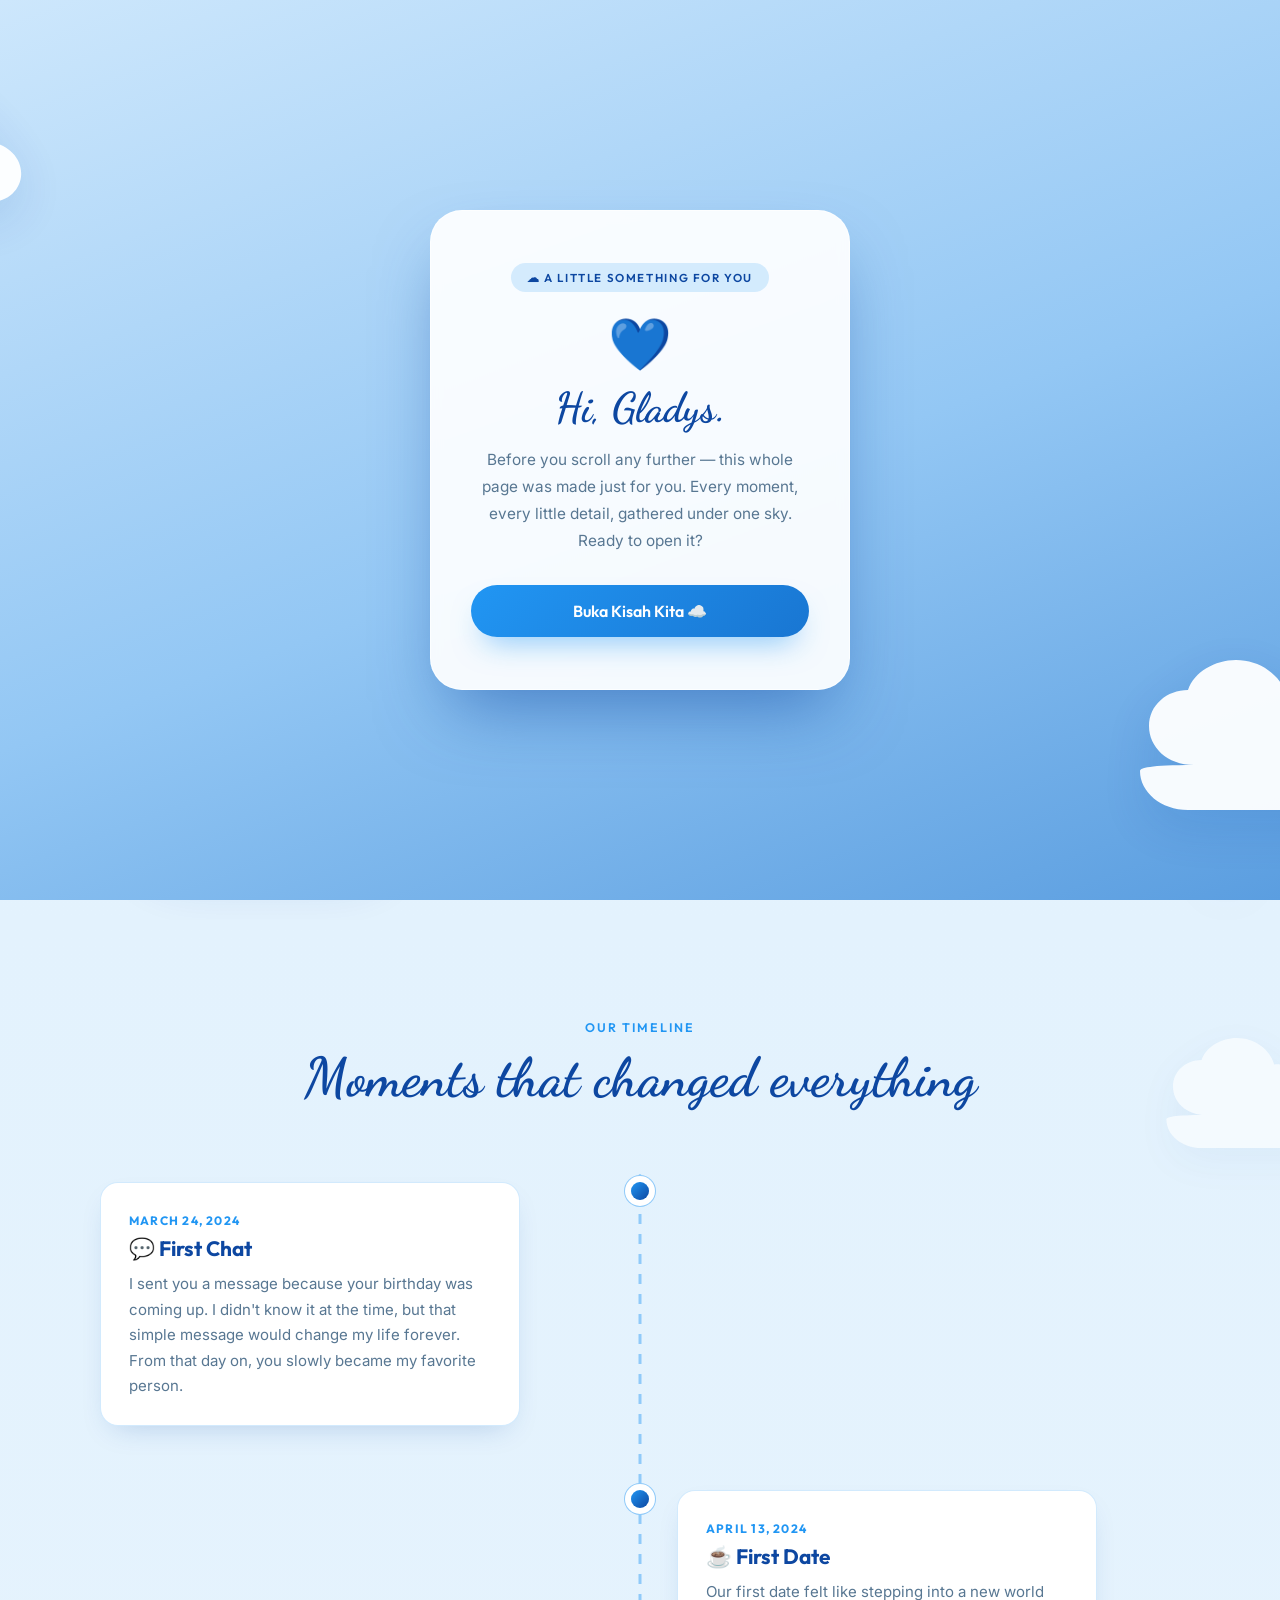
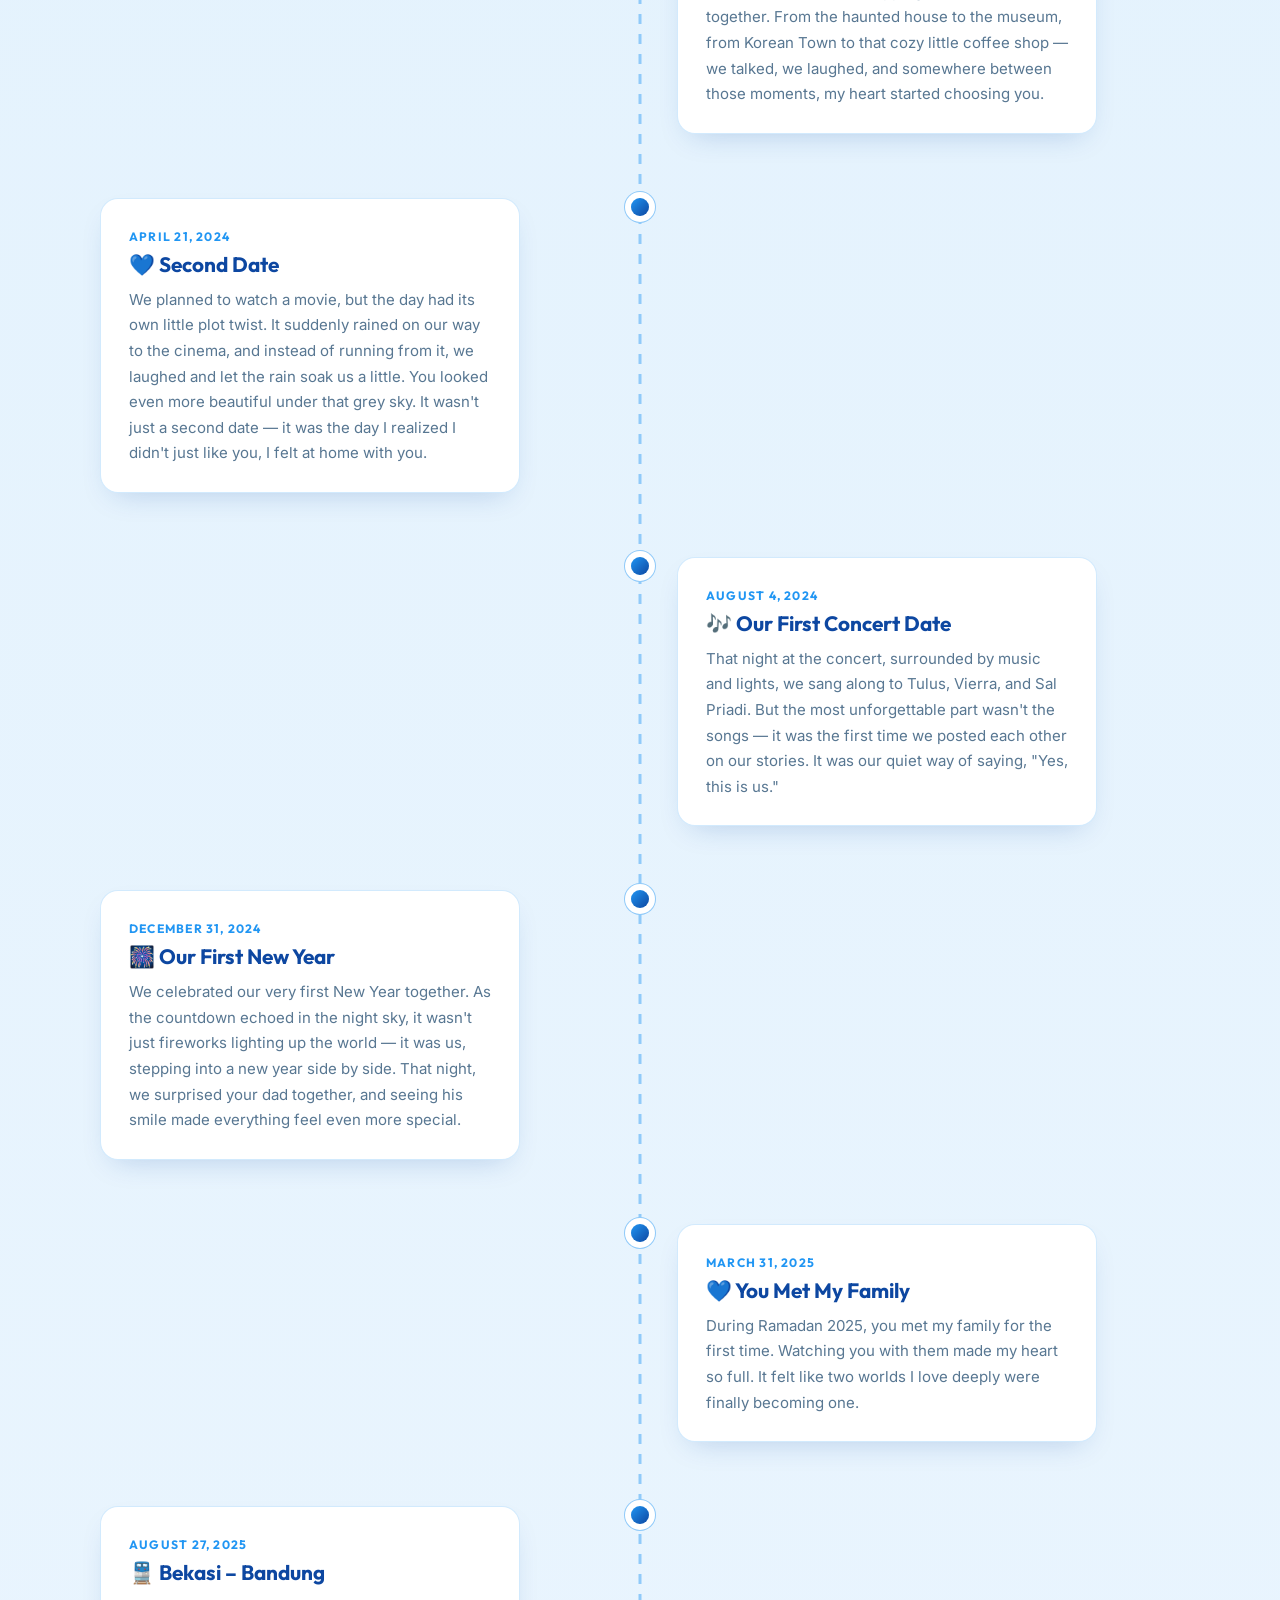
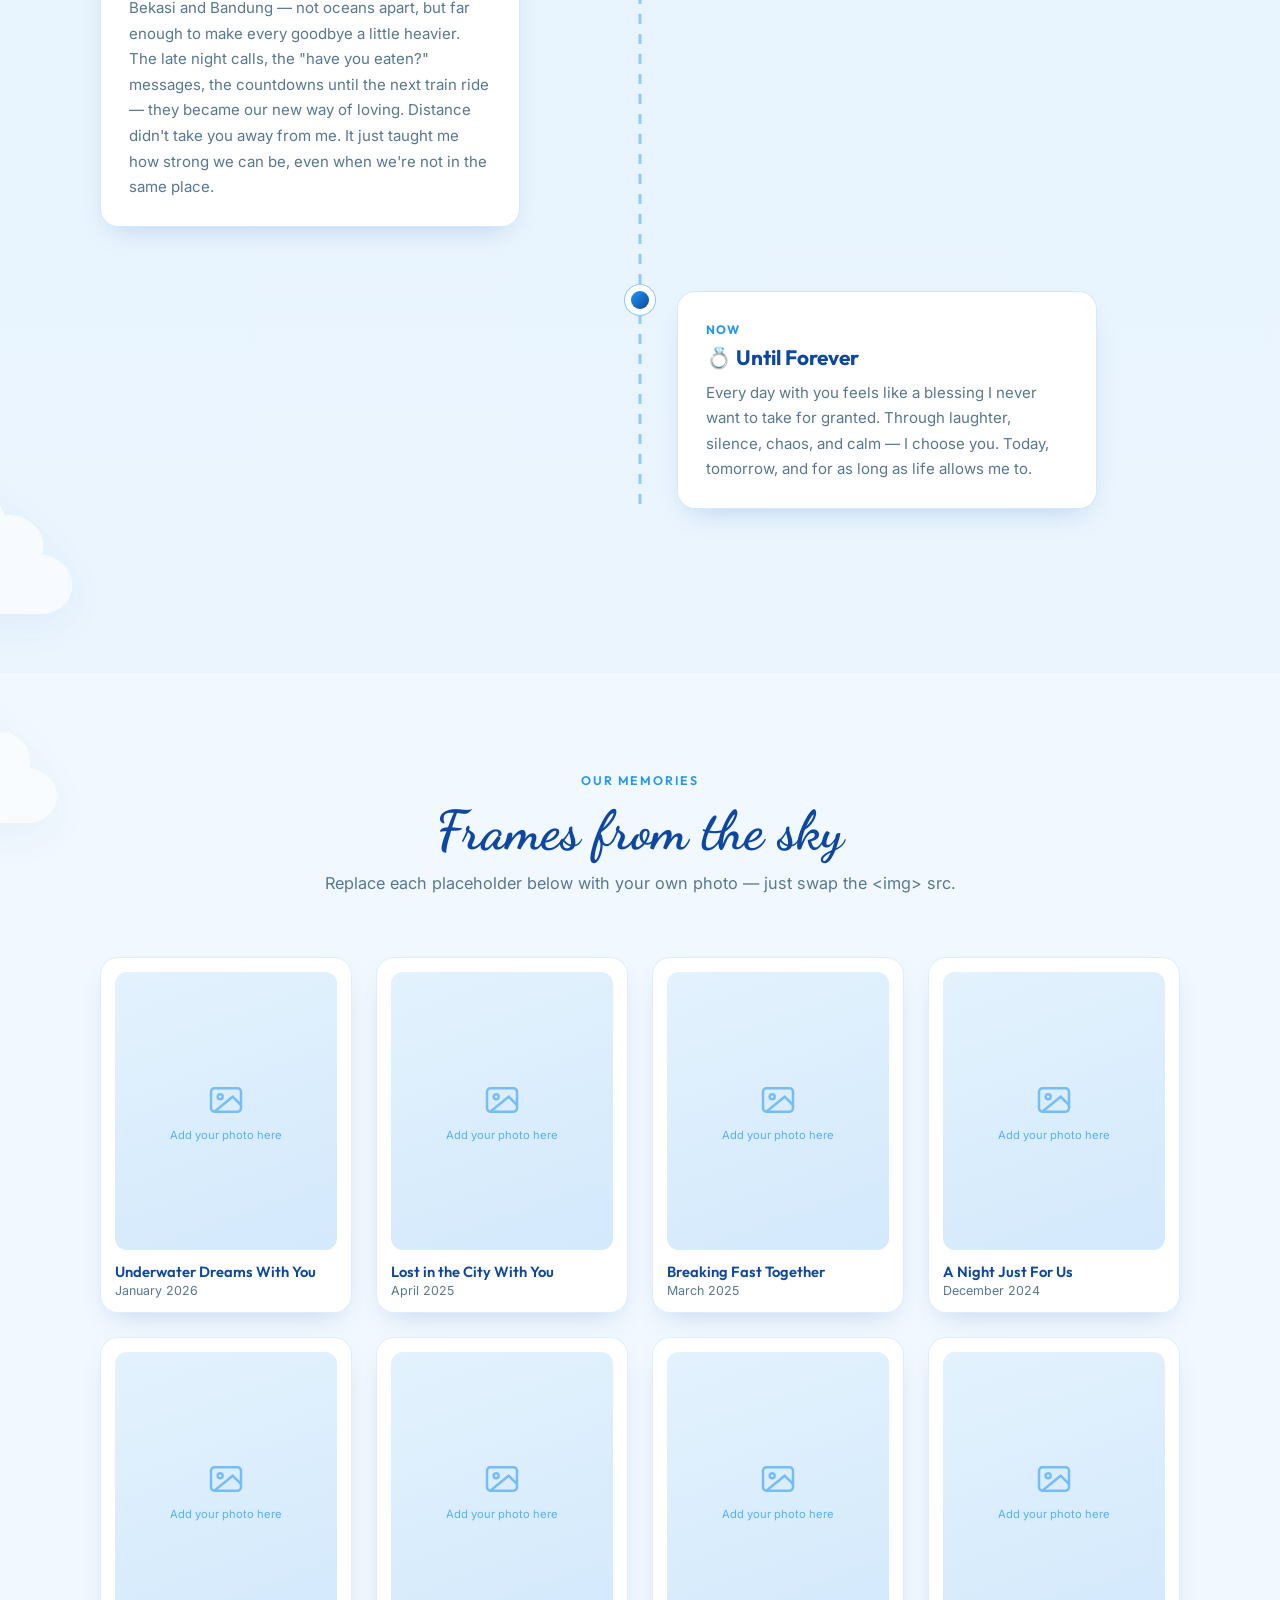
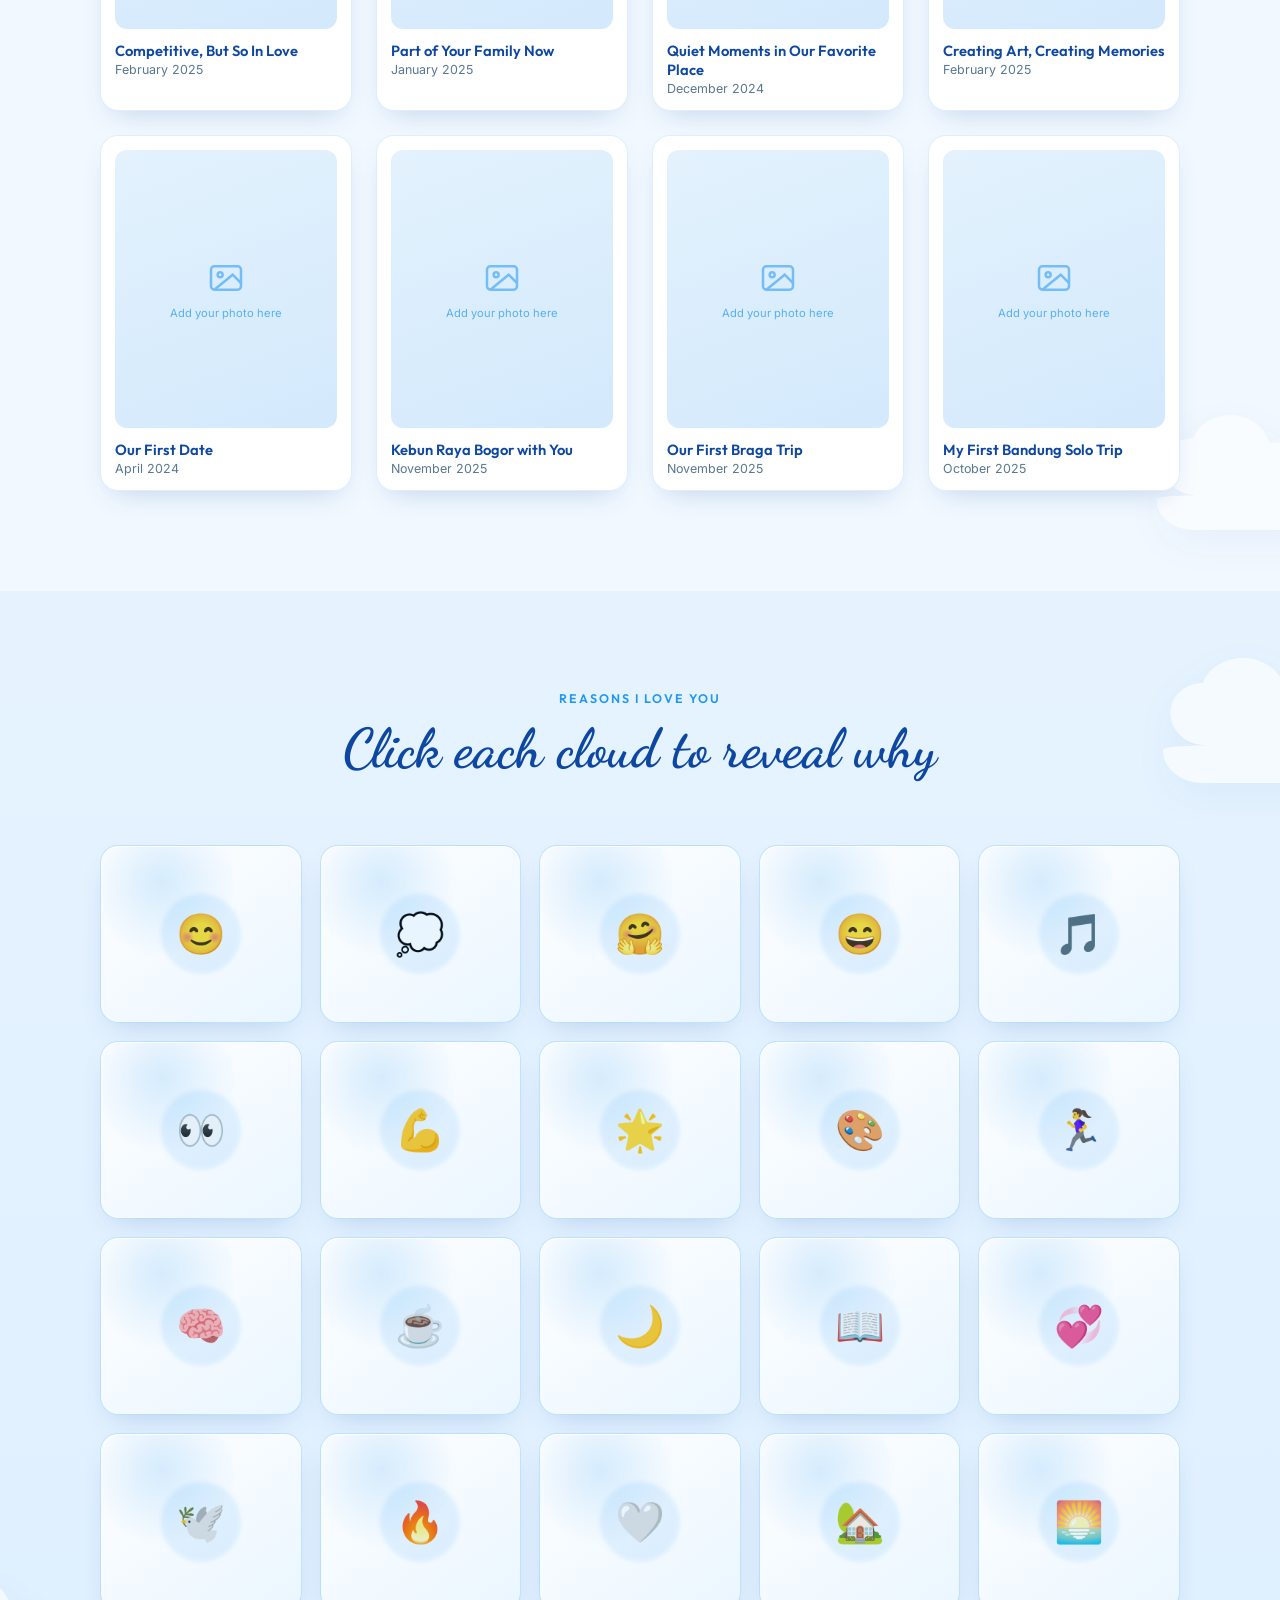
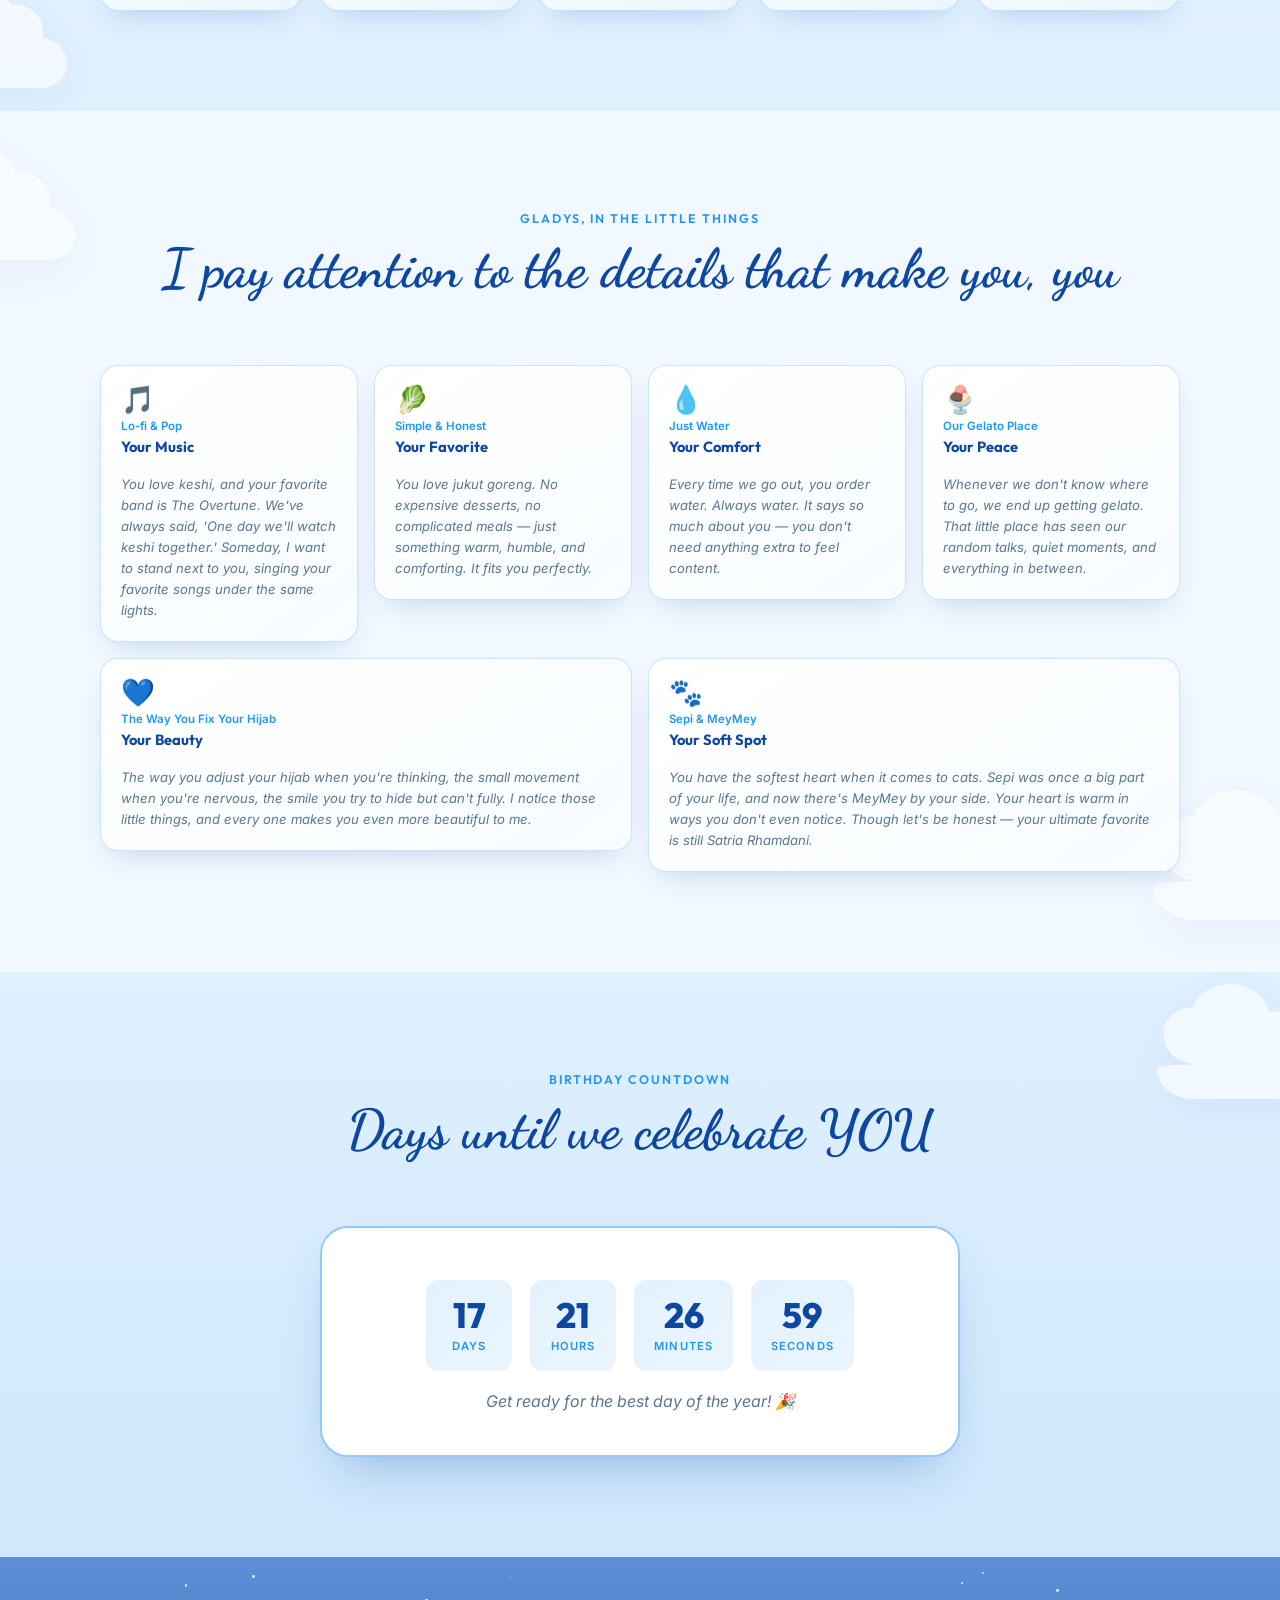
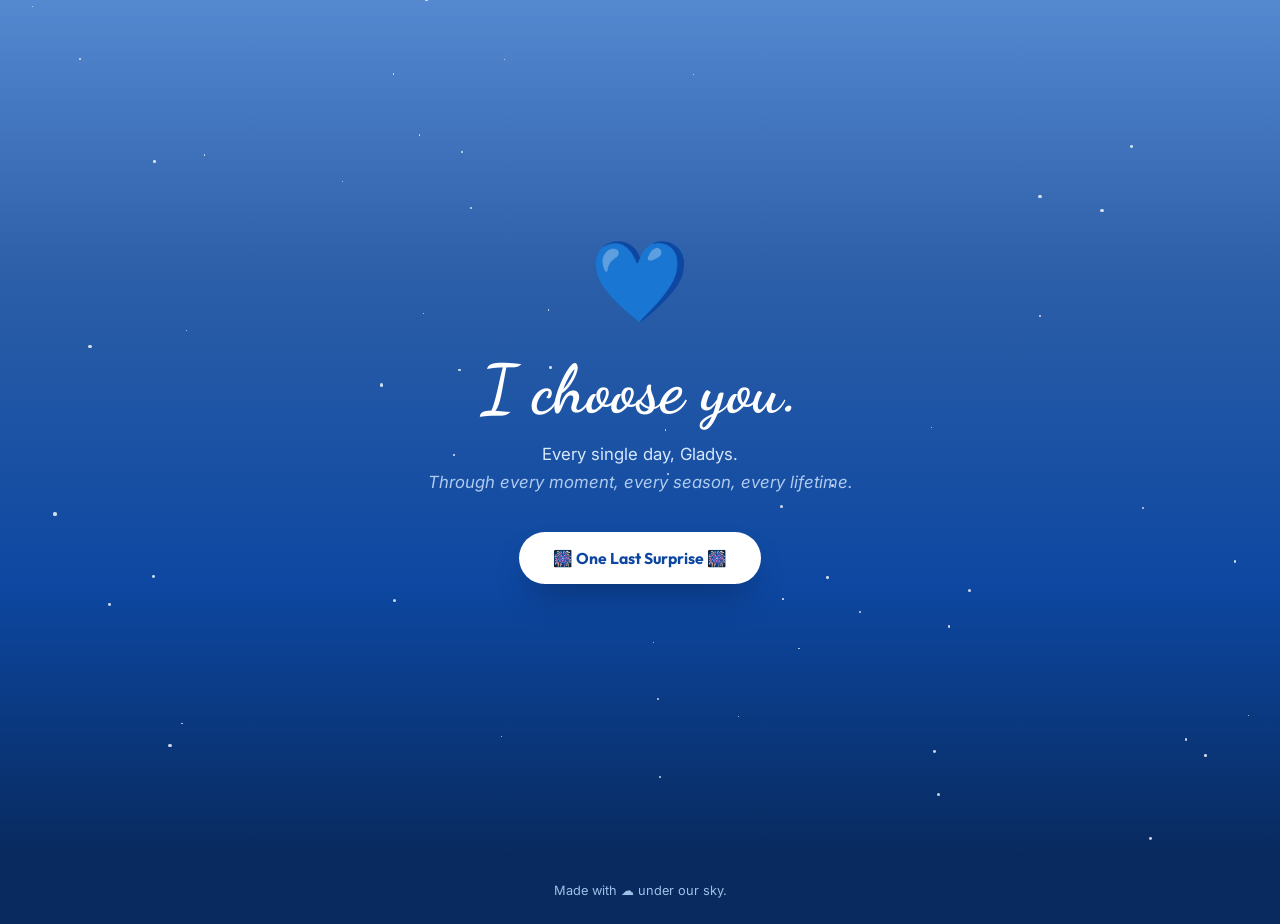
==== commit 85a03397: "update baru" ====
--- a/preview (1).html
+++ b/preview (1).html
@@ -1,1266 +1,1982 @@
 <!DOCTYPE html>
 <html lang="id">
+
 <head>
-<meta charset="UTF-8">
-<meta name="viewport" content="width=device-width, initial-scale=1.0">
-<title>Gladys Ayu Adelia | Our Story</title>
-<link rel="preconnect" href="https://fonts.googleapis.com">
-<link rel="preconnect" href="https://fonts.gstatic.com" crossorigin>
-<link href="https://fonts.googleapis.com/css2?family=Dancing+Script:wght@600;700&family=Outfit:wght@400;500;600;700;800&family=Inter:wght@400;500;600&display=swap" rel="stylesheet">
-<style>
-  :root{
-    --sky-base:#E3F2FD;
-    --sky-white:#FFFFFF;
-    --sky-soft:#90CAF9;
-    --sky-primary:#2196F3;
-    --sky-deep:#0D47A1;
-    --ink:#27435E;
-    --ink-light:#587792;
-    --radius-lg:28px;
-    --radius-md:18px;
-    --radius-sm:12px;
-    --shadow-cloud:0 24px 52px -20px rgba(13,71,161,0.34);
-    --shadow-cloud-sm:0 12px 30px -14px rgba(13,71,161,0.25);
-  }
-  *{box-sizing:border-box; margin:0; padding:0;}
-  html{scroll-behavior:smooth;}
-  body{
-    font-family:'Inter',sans-serif;
-    color:var(--ink);
-    background:var(--sky-base);
-    overflow-x:hidden;
-  }
-  body.locked{ overflow:hidden; height:100vh; }
-  h1,h2,h3,.script{font-family:'Dancing Script',cursive;}
-  .label{font-family:'Outfit',sans-serif;}
-  a{color:inherit;}
-
-  @media (prefers-reduced-motion:reduce){
-    *{animation-duration:0.001ms !important; animation-iteration-count:1 !important; transition-duration:0.001ms !important;}
-  }
-  ::selection{background:var(--sky-soft); color:var(--sky-deep);}
-  a:focus-visible, button:focus-visible{ outline:3px solid var(--sky-primary); outline-offset:3px; border-radius:8px;}
-
-  .reveal{
-    opacity:0;
-    transform:translateY(28px);
-    transition:opacity 0.8s ease, transform 0.8s ease;
-  }
-  .reveal.in{ opacity:1; transform:translateY(0); }
-
-  /* ---------- shared cloud decoration ---------- */
-  .cloud-layer{ position:absolute; inset:0; overflow:hidden; pointer-events:none; z-index:0; }
-  .cloud{ position:absolute; opacity:0.95; filter:drop-shadow(0 16px 26px rgba(13,71,161,0.14)); }
-  .cloud-layer--soft .cloud{ opacity:0.6; filter:drop-shadow(0 12px 22px rgba(13,71,161,0.08)); }
-  @keyframes driftA{ 0%{transform:translateX(-5%);} 50%{transform:translateX(4%);} 100%{transform:translateX(-5%);} }
-  @keyframes driftB{ 0%{transform:translateX(4%);} 50%{transform:translateX(-5%);} 100%{transform:translateX(4%);} }
-  .cloud--a{ animation:driftA 30s ease-in-out infinite; }
-  .cloud--b{ animation:driftB 38s ease-in-out infinite; }
-  .cloud--c{ animation:driftA 44s ease-in-out infinite reverse; }
-  .cloud-svg{ width:100%; height:100%; }
-  .cloud-layer .cloud{
-    will-change:transform;
-  }
-
-  .cloud-layer .cloud::after{
-    content:"";
-  }
-
-
-  /* ---------- scroll progress bar ---------- */
-  .progress-bar{
-    position:fixed; top:0; left:0; height:3px; width:0%;
-    background:linear-gradient(90deg, var(--sky-soft), var(--sky-primary));
-    z-index:900;
-    transition:width 0.1s linear;
-  }
-
-  /* ---------- intro overlay ---------- */
-  .intro-overlay{
-    position:fixed; inset:0; z-index:1000;
-    display:flex; align-items:center; justify-content:center;
-    background:linear-gradient(160deg,#CDE7FC 0%, #93C7F4 55%, #5B9EE0 100%);
-    padding:24px;
-    transition:opacity 0.7s ease, visibility 0.7s ease;
-    overflow:hidden;
-  }
-  .intro-overlay.hide{ opacity:0; visibility:hidden; pointer-events:none; }
-  .intro-card{
-    position:relative; z-index:2;
-    background:rgba(255,255,255,0.92);
-    backdrop-filter:blur(6px);
-    border-radius:32px;
-    padding:52px 40px;
-    max-width:420px;
-    width:100%;
-    text-align:center;
-    box-shadow:0 34px 70px -20px rgba(13,71,161,0.55);
-    border:1px solid rgba(255,255,255,0.7);
-    animation:introPop 0.7s cubic-bezier(.2,.8,.3,1.2);
-  }
-  @keyframes introPop{ 0%{ transform:scale(0.85); opacity:0; } 100%{ transform:scale(1); opacity:1; } }
-  .intro-badge{
-    display:inline-block; font-family:'Outfit',sans-serif; font-weight:600; font-size:0.72rem;
-    letter-spacing:0.14em; text-transform:uppercase; color:var(--sky-deep);
-    background:rgba(144,202,249,0.35); padding:7px 16px; border-radius:999px; margin-bottom:20px;
-  }
-  .intro-icon{ font-size:3.2rem; margin-bottom:8px; animation:bob 3s ease-in-out infinite; }
-  .intro-title{ font-size:2.6rem; color:var(--sky-deep); margin-bottom:14px; }
-  .intro-text{ color:var(--ink-light); font-size:0.96rem; line-height:1.75; margin-bottom:30px; }
-  .intro-btn{ width:100%; }
-
-  /* ---------- music toggle ---------- */
-  .music-toggle{
-    position:fixed; bottom:26px; right:26px; z-index:60;
-    width:54px; height:54px; border-radius:50%;
-    background:linear-gradient(135deg, var(--sky-primary), var(--sky-deep));
-    display:flex; align-items:center; justify-content:center;
-    color:#fff; font-size:1.35rem; cursor:pointer; border:none;
-    box-shadow:var(--shadow-cloud);
-    transition:transform 0.2s ease;
-  }
-  .music-toggle:hover{ transform:scale(1.08); }
-  .music-toggle.playing{ animation:pulseRing 2.2s ease-in-out infinite; }
-  @keyframes pulseRing{
-    0%,100%{ box-shadow:var(--shadow-cloud), 0 0 0 0 rgba(33,150,243,0.5); }
-    50%{ box-shadow:var(--shadow-cloud), 0 0 0 12px rgba(33,150,243,0); }
-  }
-
-  /* ================= HERO ================= */
-  .hero{
-    position:relative;
-    min-height:100vh;
-    display:flex; align-items:center; justify-content:center;
-    text-align:center;
-    background:linear-gradient(180deg,#F7FCFF 0%, #E7F3FE 55%, var(--sky-base) 100%);
-    overflow:hidden;
-    padding:40px 24px;
-  }
-  .hero-content{ position:relative; z-index:2; max-width:720px; }
-  .hero .eyebrow{
-    display:inline-block;
-    font-family:'Outfit',sans-serif;
-    font-weight:600;
-    font-size:0.78rem;
-    letter-spacing:0.14em;
-    text-transform:uppercase;
-    color:var(--sky-deep);
-    background:rgba(144,202,249,0.3);
-    padding:8px 18px;
-    border-radius:999px;
-    margin-bottom:26px;
-  }
-  .hero h1{
-    font-size:clamp(3rem,9vw,5.6rem);
-    font-weight:700;
-    color:var(--sky-deep);
-    line-height:1.05;
-    margin-bottom:20px;
-  }
-  .hero p{
-    font-size:1.2rem;
-    color:var(--ink-light);
-    font-weight:400;
-    letter-spacing:0.02em;
-    margin-bottom:44px;
-  }
-  .btn-primary{
-    border:none;
-    background:linear-gradient(135deg, var(--sky-primary), #1976D2);
-    color:#fff;
-    font-family:'Outfit',sans-serif;
-    font-weight:600;
-    font-size:1rem;
-    padding:16px 34px;
-    border-radius:999px;
-    cursor:pointer;
-    box-shadow:0 16px 30px -12px rgba(33,150,243,0.55);
-    transition:transform 0.2s ease, box-shadow 0.2s ease;
-  }
-  .btn-primary:hover{ transform:translateY(-3px); box-shadow:0 20px 36px -12px rgba(33,150,243,0.6); }
-  .scroll-hint{
-    position:absolute; bottom:34px; left:50%; transform:translateX(-50%);
-    display:flex; flex-direction:column; align-items:center; gap:10px;
-    color:var(--sky-primary); font-size:0.75rem; letter-spacing:0.2em; text-transform:uppercase;
-    font-family:'Outfit',sans-serif; font-weight:600;
-    z-index:2;
-  }
-  @keyframes bounceDown{ 0%,100%{transform:translateY(0);} 50%{transform:translateY(8px);} }
-  .scroll-hint svg{ animation:bounceDown 2s ease-in-out infinite; }
-
-  /* ================= SECTION SHELL ================= */
-  section{ position:relative; padding:100px 24px; overflow:hidden; }
-  .section-inner{ position:relative; z-index:2; max-width:1080px; margin:0 auto; }
-  .section-head{ text-align:center; margin-bottom:64px; }
-  .section-head .label{
-    font-size:0.78rem; font-weight:600; letter-spacing:0.16em; text-transform:uppercase;
-    color:var(--sky-primary); margin-bottom:10px; display:block;
-  }
-  .section-head h2{ font-size:clamp(2.4rem,5vw,3.4rem); color:var(--sky-deep); margin-bottom:10px;}
-  .little .section-head h2{
-    text-wrap:balance;
-  }
-
-  .little .section-head .label{
-    animation:labelFloat 3.5s ease-in-out infinite;
-  }
-
-  @keyframes labelFloat{
-    0%,100%{transform:translateY(0);opacity:.9;}
-    50%{transform:translateY(-3px);opacity:1;}
-  }
-
-  .section-head p{ color:var(--ink-light); font-size:1.02rem; }
-
-  /* ================= TIMELINE ================= */
-  .timeline{ background:linear-gradient(180deg, var(--sky-base) 0%, #EAF5FE 100%); }
-  .timeline-track{ position:relative; padding-top:8px; }
-  .timeline-line{
-    position:absolute; left:50%; top:0; bottom:0; width:3px;
-    background:repeating-linear-gradient(180deg, var(--sky-soft) 0px, var(--sky-soft) 10px, transparent 10px, transparent 20px);
-    transform:translateX(-50%);
-    border-radius:3px;
-  }
-  .timeline-line-fill{
-    position:absolute; left:50%; top:0; width:3px; height:100%;
-    background:linear-gradient(180deg, var(--sky-primary), var(--sky-deep));
-    transform:translateX(-50%) scaleY(0);
-    transform-origin:top;
-    border-radius:3px;
-    transition:transform 0.15s linear;
-    box-shadow:0 0 14px rgba(33,150,243,0.55);
-  }
-  .t-travel-cloud{
-    position:absolute; left:50%; font-size:1.6rem; z-index:3;
-    transform:translate(-50%,-50%);
-    animation:travelDown 16s linear infinite;
-    filter:drop-shadow(0 4px 8px rgba(13,71,161,0.3));
-  }
-  @keyframes travelDown{ 0%{ top:0%; opacity:0; } 5%{ opacity:1; } 95%{ opacity:1; } 100%{ top:100%; opacity:0; } }
-  @media (max-width:780px){ .timeline-line, .timeline-line-fill{ left:20px; } .t-travel-cloud{ left:20px; } }
-
-  .t-item{
-    display:grid;
-    grid-template-columns:minmax(0,1fr) 18px minmax(0,1fr);
-    align-items:start;
-    column-gap:28px;
-    margin-bottom:64px;
-    position:relative;
-  }
-  .t-spacer{ min-width:0; }
-  .t-card{
-    width:100%;
-    max-width:420px;
-    background:var(--sky-white);
-    border:1px solid rgba(144,202,249,0.4);
-    border-radius:var(--radius-md);
-    padding:26px 28px;
-    box-shadow:var(--shadow-cloud-sm);
-  }
-  .t-card.align-right{ text-align:right; }
-  .t-card.align-left{ text-align:left; }
-  .t-node{
-    flex-shrink:0; width:18px; display:flex; justify-content:center; padding-top:30px; position:relative; z-index:2;
-  }
-  .t-dot{
-    width:18px; height:18px; border-radius:50%;
-    background:linear-gradient(135deg, var(--sky-primary), var(--sky-deep));
-    box-shadow:0 0 0 6px #fff, 0 0 0 7px var(--sky-soft);
-    transform:scale(0);
-    transition:transform 0.5s cubic-bezier(.34,1.56,.64,1) 0.1s;
-  }
-  .t-item.in .t-dot{ transform:scale(1); }
-  .t-date{ font-family:'Outfit',sans-serif; font-size:0.76rem; font-weight:700; letter-spacing:0.1em; text-transform:uppercase; color:var(--sky-primary); }
-  .t-title{ font-family:'Outfit',sans-serif; font-size:1.3rem; font-weight:700; color:var(--sky-deep); margin:6px 0 10px; }
-  .t-desc{ color:var(--ink-light); font-size:0.94rem; line-height:1.7; }
-
-  @media (max-width:780px){
-    .timeline-line, .timeline-line-fill{ left:20px; }
-    .t-item{
-      display:block;
-      padding-left:44px;
-      margin-bottom:42px;
-    }
-    .t-item .t-dot{
-      position:absolute;
-      left:20px;
-      top:30px;
-      transform:translateX(-50%) scale(0);
-      margin:0;
-    }
-    .t-item.in .t-dot{ transform:translateX(-50%) scale(1); }
-    .t-item .t-spacer{ display:none; }
-    .t-card{
-      max-width:100%;
-      text-align:left !important;
-    }
-  }
-
-  /* ================= GALLERY ================= */
-  .gallery{ background:#F1F8FF; }
-  .gallery-grid{ display:grid; grid-template-columns:repeat(auto-fill,minmax(230px,1fr)); gap:24px; }
-  .g-card{
-    background:var(--sky-white);
-    border-radius:var(--radius-md);
-    padding:14px;
-    box-shadow:var(--shadow-cloud-sm);
-    border:1px solid rgba(144,202,249,0.3);
-    transition:transform 0.25s ease, box-shadow 0.25s ease;
-  }
-  .g-card:hover{ transform:translateY(-6px) rotate(-0.4deg); box-shadow:var(--shadow-cloud); }
-  .g-photo{
-    aspect-ratio:4/5;
-    border-radius:var(--radius-sm);
-    background:linear-gradient(160deg, var(--sky-base), #D3E9FC);
-    margin-bottom:12px;
-    display:flex; align-items:center; justify-content:center; flex-direction:column; gap:8px;
-    color:var(--sky-primary);
-    overflow:hidden;
-    position:relative;
-  }
-  .g-photo img{ width:100%; height:100%; object-fit:cover; display:block; }
-  .g-photo .ph-icon{ opacity:0.55; }
-  .g-caption-title{ font-family:'Outfit',sans-serif; font-weight:600; font-size:0.92rem; color:var(--sky-deep); }
-  .g-caption-date{ font-size:0.78rem; color:var(--ink-light); margin-top:2px;}
-
-  /* ================= REASONS (flip cards) ================= */
-  .reasons{ background:linear-gradient(180deg,#E6F3FF 0%, #DFF0FF 100%); }
-  .reasons-grid{
-    display:grid;
-    grid-template-columns:repeat(5,minmax(0,1fr));
-    gap:18px;
-  }
-
-  .flip-outer{
-    height:178px;
-    perspective:1200px;
-    cursor:pointer;
-    border-radius:var(--radius-md);
-    animation:reasonFloat 5s ease-in-out infinite;
-  }
-
-  .flip-outer:nth-child(2n){ animation-delay:.45s; }
-  .flip-outer:nth-child(3n){ animation-delay:.9s; }
-
-  @keyframes reasonFloat{
-    0%,100%{ transform:translateY(0); }
-    50%{ transform:translateY(-4px); }
-  }
-
-  .flip-inner{
-    position:relative; width:100%; height:100%;
-    transition:transform 0.7s cubic-bezier(.2,.75,.2,1);
-    transform-style:preserve-3d;
-  }
-
-  .flip-outer:hover .flip-inner{
-    transform:translateY(-4px);
-  }
-
-  .flip-outer.flipped .flip-inner{
-    transform:rotateY(180deg);
-  }
-
-  .flip-face{
-    position:absolute; inset:0;
-    backface-visibility:hidden;
-    border-radius:var(--radius-md);
-    display:flex; align-items:center; justify-content:center;
-    padding:20px;
-    text-align:center;
-    overflow:hidden;
-  }
-
-  .flip-front{
-    background:
-      radial-gradient(circle at 30% 20%,rgba(144,202,249,0.35),transparent 38%),
-      linear-gradient(145deg,#FFFFFF 0%,#EAF6FF 100%);
-    border:1px solid rgba(33,150,243,0.25);
-    box-shadow:var(--shadow-cloud-sm), inset 0 1px 0 rgba(255,255,255,.95);
-    font-size:2.5rem;
-    transition:box-shadow .35s ease, border-color .35s ease;
-  }
-
-  .flip-front::after{
-    content:"";
-    position:absolute;
-    width:80px;
-    height:80px;
-    border-radius:50%;
-    background:rgba(33,150,243,.10);
-    filter:blur(2px);
-    animation:cloudGlow 3.2s ease-in-out infinite;
-  }
-
-  @keyframes cloudGlow{
-    0%,100%{transform:scale(.8);opacity:.45;}
-    50%{transform:scale(1.2);opacity:.9;}
-  }
-
-  .flip-outer:hover .flip-front{
-    border-color:rgba(33,150,243,.55);
-    box-shadow:0 18px 34px -18px rgba(13,71,161,.38), inset 0 1px 0 #fff;
-  }
-
-  .flip-back{
-    background:
-      radial-gradient(circle at 18% 15%,rgba(144,202,249,.32),transparent 30%),
-      linear-gradient(135deg,#2196F3 0%,#1565C0 55%,#0D47A1 100%);
-    color:#fff;
-    transform:rotateY(180deg);
-    font-family:'Outfit',sans-serif;
-    font-weight:600;
-    font-size:0.88rem;
-    line-height:1.55;
-    box-shadow:var(--shadow-cloud);
-    border:1px solid rgba(255,255,255,.22);
-  }
-
-  .flip-back::before{
-    content:"☁";
-    position:absolute;
-    top:8px;
-    right:12px;
-    font-size:2rem;
-    opacity:.14;
-    transform:rotate(-8deg);
-  }
-
-  @media (max-width:900px){
-    .reasons-grid{ grid-template-columns:repeat(4,minmax(0,1fr)); }
-  }
-
-  @media (max-width:700px){
-    .reasons-grid{ grid-template-columns:repeat(2,minmax(0,1fr)); gap:16px; }
-    .flip-outer{ height:170px; }
-  }
-
-  @media (max-width:420px){
-    .reasons-grid{ grid-template-columns:1fr; }
-    .flip-outer{ height:150px; }
-  }
-
-  /* ================= LITTLE THINGS (bento) ================= */
-  .little{
-    background:#F1F8FF;
-  }
-
-  .bento{
-    display:grid;
-    grid-template-columns:repeat(4,minmax(0,1fr));
-    gap:16px;
-    align-items:start;
-  }
-
-  .bento-card{
-    position:relative;
-    isolation:isolate;
-    background:linear-gradient(145deg,rgba(255,255,255,0.98),rgba(247,252,255,0.96));
-    border:1px solid rgba(144,202,249,0.48);
-    border-radius:var(--radius-md);
-    padding:20px;
-    box-shadow:var(--shadow-cloud-sm), inset 0 1px 0 rgba(255,255,255,0.95);
-    display:flex;
-    flex-direction:column;
-    justify-content:flex-start;
-    min-width:0;
-    min-height:0;
-    height:auto;
-    align-self:start;
-    overflow:hidden;
-    transform:translateY(0);
-    transition:
-      transform 0.45s cubic-bezier(.2,.8,.2,1),
-      box-shadow 0.45s ease,
-      border-color 0.35s ease,
-      background 0.45s ease;
-  }
-
-  /* Soft animated glow inside every card */
-  .bento-card::before{
-    content:"";
-    position:absolute;
-    inset:-45%;
-    z-index:-1;
-    background:radial-gradient(circle,rgba(144,202,249,0.24) 0%,rgba(144,202,249,0) 58%);
-    transform:translate3d(-28%,18%,0);
-    opacity:0;
-    transition:opacity 0.5s ease, transform 0.8s ease;
-    pointer-events:none;
-  }
-
-  /* Moving glass highlight */
-  .bento-card::after{
-    content:"";
-    position:absolute;
-    top:-120%;
-    left:-45%;
-    width:35%;
-    height:340%;
-    background:linear-gradient(
-      90deg,
-      transparent,
-      rgba(255,255,255,0.62),
-      transparent
-    );
-    transform:rotate(20deg);
-    opacity:0;
-    pointer-events:none;
-  }
-
-  .bento-card:hover{
-    transform:translateY(-8px);
-    border-color:rgba(33,150,243,0.42);
-    box-shadow:0 22px 44px -22px rgba(13,71,161,0.34), inset 0 1px 0 rgba(255,255,255,1);
-    background:linear-gradient(145deg,#ffffff,#F0F8FF);
-  }
-
-  .bento-card:hover::before{
-    opacity:1;
-    transform:translate3d(8%,0,0);
-  }
-
-  .bento-card:hover::after{
-    opacity:1;
-    animation:cardShine 1s ease forwards;
-  }
-
-  @keyframes cardShine{
-    0%{left:-45%;}
-    100%{left:135%;}
-  }
-
-  .bento-card.in{
-    animation:bentoFloatIn 0.75s cubic-bezier(.2,.8,.2,1) both;
-  }
-
-  .bento-card:nth-child(1){animation-delay:0.04s;}
-  .bento-card:nth-child(2){animation-delay:0.12s;}
-  .bento-card:nth-child(3){animation-delay:0.20s;}
-  .bento-card:nth-child(4){animation-delay:0.28s;}
-  .bento-card:nth-child(5){animation-delay:0.36s;}
-  .bento-card:nth-child(6){animation-delay:0.44s;}
-
-  @keyframes bentoFloatIn{
-    0%{
-      opacity:0;
-      transform:translateY(30px) scale(0.97);
-    }
-    65%{
-      opacity:1;
-      transform:translateY(-5px) scale(1.005);
-    }
-    100%{
-      opacity:1;
-      transform:translateY(0) scale(1);
-    }
-  }
-
-  .bento-card.wide{
-    grid-column:span 2;
-    grid-row:auto;
-    min-height:0;
-  }
-
-  .bento-card > div:first-child{
-    flex:0 0 auto;
-  }
-
-  .bento-icon{
-    display:inline-flex;
-    font-size:1.7rem;
-    line-height:1;
-    transform-origin:center;
-    animation:iconBreathe 3.8s ease-in-out infinite;
-  }
-
-  .bento-card:nth-child(2) .bento-icon{animation-delay:.35s;}
-  .bento-card:nth-child(3) .bento-icon{animation-delay:.7s;}
-  .bento-card:nth-child(4) .bento-icon{animation-delay:1.05s;}
-  .bento-card:nth-child(5) .bento-icon{animation-delay:1.4s;}
-  .bento-card:nth-child(6) .bento-icon{animation-delay:1.75s;}
-
-  @keyframes iconBreathe{
-    0%,100%{transform:translateY(0) rotate(0deg) scale(1);}
-    50%{transform:translateY(-4px) rotate(-3deg) scale(1.06);}
-  }
-
-  .bento-tag{
-    font-size:0.72rem;
-    color:var(--sky-primary);
-    font-weight:600;
-    margin:6px 0 2px;
-  }
-
-  .bento-title{
-    position:relative;
-    display:inline-block;
-    font-family:'Outfit',sans-serif;
-    font-weight:700;
-    font-size:0.92rem;
-    color:var(--sky-deep);
-    margin-top:2px;
-  }
-
-  .bento-title::after{
-    content:"";
-    position:absolute;
-    left:0;
-    bottom:-5px;
-    width:0;
-    height:2px;
-    border-radius:99px;
-    background:linear-gradient(90deg,var(--sky-soft),var(--sky-primary));
-    transition:width 0.4s ease;
-  }
-
-  .bento-card:hover .bento-title::after{
-    width:100%;
-  }
-
-  .bento-text{
-    font-size:0.82rem;
-    color:var(--ink-light);
-    line-height:1.6;
-    margin-top:18px;
-    font-style:italic;
-    overflow-wrap:anywhere;
-    word-break:normal;
-    hyphens:auto;
-    min-width:0;
-    flex:0 0 auto;
-  }
-
-  .bento-card.wide .bento-text{
-    max-width:100%;
-  }
-
-  @media (max-width:820px){
-    .bento{
-      grid-template-columns:repeat(2,minmax(0,1fr));
-      gap:16px;
-    }
-
+  <meta charset="UTF-8">
+  <meta name="viewport" content="width=device-width, initial-scale=1.0">
+  <title>Emma Rosalinda Gumanti | Our Story</title>
+  <link rel="preconnect" href="https://fonts.googleapis.com">
+  <link rel="preconnect" href="https://fonts.gstatic.com" crossorigin>
+  <link
+    href="https://fonts.googleapis.com/css2?family=Dancing+Script:wght@600;700&family=Outfit:wght@400;500;600;700;800&family=Inter:wght@400;500;600&display=swap"
+    rel="stylesheet">
+  <style>
+    :root {
+      --sky-base: #E3F2FD;
+      --sky-white: #FFFFFF;
+      --sky-soft: #90CAF9;
+      --sky-primary: #2196F3;
+      --sky-deep: #0D47A1;
+      --ink: #27435E;
+      --ink-light: #587792;
+      --radius-lg: 28px;
+      --radius-md: 18px;
+      --radius-sm: 12px;
+      --shadow-cloud: 0 24px 52px -20px rgba(13, 71, 161, 0.34);
+      --shadow-cloud-sm: 0 12px 30px -14px rgba(13, 71, 161, 0.25);
+    }
+
+    * {
+      box-sizing: border-box;
+      margin: 0;
+      padding: 0;
+    }
+
+    html {
+      scroll-behavior: smooth;
+    }
+
+    body {
+      font-family: 'Inter', sans-serif;
+      color: var(--ink);
+      background: var(--sky-base);
+      overflow-x: hidden;
+    }
+
+    body.locked {
+      overflow: hidden;
+      height: 100vh;
+    }
+
+    h1,
+    h2,
+    h3,
+    .script {
+      font-family: 'Dancing Script', cursive;
+    }
+
+    .label {
+      font-family: 'Outfit', sans-serif;
+    }
+
+    a {
+      color: inherit;
+    }
+
+    @media (prefers-reduced-motion:reduce) {
+      * {
+        animation-duration: 0.001ms !important;
+        animation-iteration-count: 1 !important;
+        transition-duration: 0.001ms !important;
+      }
+    }
+
+    ::selection {
+      background: var(--sky-soft);
+      color: var(--sky-deep);
+    }
+
+    a:focus-visible,
+    button:focus-visible {
+      outline: 3px solid var(--sky-primary);
+      outline-offset: 3px;
+      border-radius: 8px;
+    }
+
+    .reveal {
+      opacity: 0;
+      transform: translateY(28px);
+      transition: opacity 0.8s ease, transform 0.8s ease;
+    }
+
+    .reveal.in {
+      opacity: 1;
+      transform: translateY(0);
+    }
+
+    /* ---------- shared cloud decoration ---------- */
+    .cloud-layer {
+      position: absolute;
+      inset: 0;
+      overflow: hidden;
+      pointer-events: none;
+      z-index: 0;
+    }
+
+    .cloud {
+      position: absolute;
+      opacity: 0.95;
+      filter: drop-shadow(0 16px 26px rgba(13, 71, 161, 0.14));
+    }
+
+    .cloud-layer--soft .cloud {
+      opacity: 0.6;
+      filter: drop-shadow(0 12px 22px rgba(13, 71, 161, 0.08));
+    }
+
+    @keyframes driftA {
+      0% {
+        transform: translateX(-5%);
+      }
+
+      50% {
+        transform: translateX(4%);
+      }
+
+      100% {
+        transform: translateX(-5%);
+      }
+    }
+
+    @keyframes driftB {
+      0% {
+        transform: translateX(4%);
+      }
+
+      50% {
+        transform: translateX(-5%);
+      }
+
+      100% {
+        transform: translateX(4%);
+      }
+    }
+
+    .cloud--a {
+      animation: driftA 30s ease-in-out infinite;
+    }
+
+    .cloud--b {
+      animation: driftB 38s ease-in-out infinite;
+    }
+
+    .cloud--c {
+      animation: driftA 44s ease-in-out infinite reverse;
+    }
+
+    .cloud-svg {
+      width: 100%;
+      height: 100%;
+    }
+
+    .cloud-layer .cloud {
+      will-change: transform;
+    }
+
+    .cloud-layer .cloud::after {
+      content: "";
+    }
+
+
+    /* ---------- scroll progress bar ---------- */
+    .progress-bar {
+      position: fixed;
+      top: 0;
+      left: 0;
+      height: 3px;
+      width: 0%;
+      background: linear-gradient(90deg, var(--sky-soft), var(--sky-primary));
+      z-index: 900;
+      transition: width 0.1s linear;
+    }
+
+    /* ---------- intro overlay ---------- */
+    .intro-overlay {
+      position: fixed;
+      inset: 0;
+      z-index: 1000;
+      display: flex;
+      align-items: center;
+      justify-content: center;
+      background: linear-gradient(160deg, #CDE7FC 0%, #93C7F4 55%, #5B9EE0 100%);
+      padding: 24px;
+      transition: opacity 0.7s ease, visibility 0.7s ease;
+      overflow: hidden;
+    }
+
+    .intro-overlay.hide {
+      opacity: 0;
+      visibility: hidden;
+      pointer-events: none;
+    }
+
+    .intro-card {
+      position: relative;
+      z-index: 2;
+      background: rgba(255, 255, 255, 0.92);
+      backdrop-filter: blur(6px);
+      border-radius: 32px;
+      padding: 52px 40px;
+      max-width: 420px;
+      width: 100%;
+      text-align: center;
+      box-shadow: 0 34px 70px -20px rgba(13, 71, 161, 0.55);
+      border: 1px solid rgba(255, 255, 255, 0.7);
+      animation: introPop 0.7s cubic-bezier(.2, .8, .3, 1.2);
+    }
+
+    @keyframes introPop {
+      0% {
+        transform: scale(0.85);
+        opacity: 0;
+      }
+
+      100% {
+        transform: scale(1);
+        opacity: 1;
+      }
+    }
+
+    .intro-badge {
+      display: inline-block;
+      font-family: 'Outfit', sans-serif;
+      font-weight: 600;
+      font-size: 0.72rem;
+      letter-spacing: 0.14em;
+      text-transform: uppercase;
+      color: var(--sky-deep);
+      background: rgba(144, 202, 249, 0.35);
+      padding: 7px 16px;
+      border-radius: 999px;
+      margin-bottom: 20px;
+    }
+
+    .intro-icon {
+      font-size: 3.2rem;
+      margin-bottom: 8px;
+      animation: bob 3s ease-in-out infinite;
+    }
+
+    .intro-title {
+      font-size: 2.6rem;
+      color: var(--sky-deep);
+      margin-bottom: 14px;
+    }
+
+    .intro-text {
+      color: var(--ink-light);
+      font-size: 0.96rem;
+      line-height: 1.75;
+      margin-bottom: 30px;
+    }
+
+    .intro-btn {
+      width: 100%;
+    }
+
+    /* ---------- music toggle ---------- */
+    .music-toggle {
+      position: fixed;
+      bottom: 26px;
+      right: 26px;
+      z-index: 60;
+      width: 54px;
+      height: 54px;
+      border-radius: 50%;
+      background: linear-gradient(135deg, var(--sky-primary), var(--sky-deep));
+      display: flex;
+      align-items: center;
+      justify-content: center;
+      color: #fff;
+      font-size: 1.35rem;
+      cursor: pointer;
+      border: none;
+      box-shadow: var(--shadow-cloud);
+      transition: transform 0.2s ease;
+    }
+
+    .music-toggle:hover {
+      transform: scale(1.08);
+    }
+
+    .music-toggle.playing {
+      animation: pulseRing 2.2s ease-in-out infinite;
+    }
+
+    @keyframes pulseRing {
+
+      0%,
+      100% {
+        box-shadow: var(--shadow-cloud), 0 0 0 0 rgba(33, 150, 243, 0.5);
+      }
+
+      50% {
+        box-shadow: var(--shadow-cloud), 0 0 0 12px rgba(33, 150, 243, 0);
+      }
+    }
+
+    /* ================= HERO ================= */
+    .hero {
+      position: relative;
+      min-height: 100vh;
+      display: flex;
+      align-items: center;
+      justify-content: center;
+      text-align: center;
+      background: linear-gradient(180deg, #F7FCFF 0%, #E7F3FE 55%, var(--sky-base) 100%);
+      overflow: hidden;
+      padding: 40px 24px;
+    }
+
+    .hero-content {
+      position: relative;
+      z-index: 2;
+      max-width: 720px;
+    }
+
+    .hero .eyebrow {
+      display: inline-block;
+      font-family: 'Outfit', sans-serif;
+      font-weight: 600;
+      font-size: 0.78rem;
+      letter-spacing: 0.14em;
+      text-transform: uppercase;
+      color: var(--sky-deep);
+      background: rgba(144, 202, 249, 0.3);
+      padding: 8px 18px;
+      border-radius: 999px;
+      margin-bottom: 26px;
+    }
+
+    .hero h1 {
+      font-size: clamp(3rem, 9vw, 5.6rem);
+      font-weight: 700;
+      color: var(--sky-deep);
+      line-height: 1.05;
+      margin-bottom: 20px;
+    }
+
+    .hero p {
+      font-size: 1.2rem;
+      color: var(--ink-light);
+      font-weight: 400;
+      letter-spacing: 0.02em;
+      margin-bottom: 44px;
+    }
+
+    .btn-primary {
+      border: none;
+      background: linear-gradient(135deg, var(--sky-primary), #1976D2);
+      color: #fff;
+      font-family: 'Outfit', sans-serif;
+      font-weight: 600;
+      font-size: 1rem;
+      padding: 16px 34px;
+      border-radius: 999px;
+      cursor: pointer;
+      box-shadow: 0 16px 30px -12px rgba(33, 150, 243, 0.55);
+      transition: transform 0.2s ease, box-shadow 0.2s ease;
+    }
+
+    .btn-primary:hover {
+      transform: translateY(-3px);
+      box-shadow: 0 20px 36px -12px rgba(33, 150, 243, 0.6);
+    }
+
+    .scroll-hint {
+      position: absolute;
+      bottom: 34px;
+      left: 50%;
+      transform: translateX(-50%);
+      display: flex;
+      flex-direction: column;
+      align-items: center;
+      gap: 10px;
+      color: var(--sky-primary);
+      font-size: 0.75rem;
+      letter-spacing: 0.2em;
+      text-transform: uppercase;
+      font-family: 'Outfit', sans-serif;
+      font-weight: 600;
+      z-index: 2;
+    }
+
+    @keyframes bounceDown {
+
+      0%,
+      100% {
+        transform: translateY(0);
+      }
+
+      50% {
+        transform: translateY(8px);
+      }
+    }
+
+    .scroll-hint svg {
+      animation: bounceDown 2s ease-in-out infinite;
+    }
+
+    /* ================= SECTION SHELL ================= */
+    section {
+      position: relative;
+      padding: 100px 24px;
+      overflow: hidden;
+    }
+
+    .section-inner {
+      position: relative;
+      z-index: 2;
+      max-width: 1080px;
+      margin: 0 auto;
+    }
+
+    .section-head {
+      text-align: center;
+      margin-bottom: 64px;
+    }
+
+    .section-head .label {
+      font-size: 0.78rem;
+      font-weight: 600;
+      letter-spacing: 0.16em;
+      text-transform: uppercase;
+      color: var(--sky-primary);
+      margin-bottom: 10px;
+      display: block;
+    }
+
+    .section-head h2 {
+      font-size: clamp(2.4rem, 5vw, 3.4rem);
+      color: var(--sky-deep);
+      margin-bottom: 10px;
+    }
+
+    .little .section-head h2 {
+      text-wrap: balance;
+    }
+
+    .little .section-head .label {
+      animation: labelFloat 3.5s ease-in-out infinite;
+    }
+
+    @keyframes labelFloat {
+
+      0%,
+      100% {
+        transform: translateY(0);
+        opacity: .9;
+      }
+
+      50% {
+        transform: translateY(-3px);
+        opacity: 1;
+      }
+    }
+
+    .section-head p {
+      color: var(--ink-light);
+      font-size: 1.02rem;
+    }
+
+    /* ================= TIMELINE ================= */
+    .timeline {
+      background: linear-gradient(180deg, var(--sky-base) 0%, #EAF5FE 100%);
+    }
+
+    .timeline-track {
+      position: relative;
+      padding-top: 8px;
+    }
+
+    .timeline-line {
+      position: absolute;
+      left: 50%;
+      top: 0;
+      bottom: 0;
+      width: 3px;
+      background: repeating-linear-gradient(180deg, var(--sky-soft) 0px, var(--sky-soft) 10px, transparent 10px, transparent 20px);
+      transform: translateX(-50%);
+      border-radius: 3px;
+    }
+
+    .timeline-line-fill {
+      position: absolute;
+      left: 50%;
+      top: 0;
+      width: 3px;
+      height: 100%;
+      background: linear-gradient(180deg, var(--sky-primary), var(--sky-deep));
+      transform: translateX(-50%) scaleY(0);
+      transform-origin: top;
+      border-radius: 3px;
+      transition: transform 0.15s linear;
+      box-shadow: 0 0 14px rgba(33, 150, 243, 0.55);
+    }
+
+    .t-travel-cloud {
+      position: absolute;
+      left: 50%;
+      font-size: 1.6rem;
+      z-index: 3;
+      transform: translate(-50%, -50%);
+      animation: travelDown 16s linear infinite;
+      filter: drop-shadow(0 4px 8px rgba(13, 71, 161, 0.3));
+    }
+
+    @keyframes travelDown {
+      0% {
+        top: 0%;
+        opacity: 0;
+      }
+
+      5% {
+        opacity: 1;
+      }
+
+      95% {
+        opacity: 1;
+      }
+
+      100% {
+        top: 100%;
+        opacity: 0;
+      }
+    }
+
+    @media (max-width:780px) {
+
+      .timeline-line,
+      .timeline-line-fill {
+        left: 20px;
+      }
+
+      .t-travel-cloud {
+        left: 20px;
+      }
+    }
+
+    .t-item {
+      display: grid;
+      grid-template-columns: minmax(0, 1fr) 18px minmax(0, 1fr);
+      align-items: start;
+      column-gap: 28px;
+      margin-bottom: 64px;
+      position: relative;
+    }
+
+    .t-spacer {
+      min-width: 0;
+    }
+
+    .t-card {
+      width: 100%;
+      max-width: 420px;
+      background: var(--sky-white);
+      border: 1px solid rgba(144, 202, 249, 0.4);
+      border-radius: var(--radius-md);
+      padding: 26px 28px;
+      box-shadow: var(--shadow-cloud-sm);
+    }
+
+    .t-card.align-right {
+      text-align: right;
+    }
+
+    .t-card.align-left {
+      text-align: left;
+    }
+
+    .t-node {
+      flex-shrink: 0;
+      width: 18px;
+      display: flex;
+      justify-content: center;
+      padding-top: 30px;
+      position: relative;
+      z-index: 2;
+    }
+
+    .t-dot {
+      width: 18px;
+      height: 18px;
+      border-radius: 50%;
+      background: linear-gradient(135deg, var(--sky-primary), var(--sky-deep));
+      box-shadow: 0 0 0 6px #fff, 0 0 0 7px var(--sky-soft);
+      transform: scale(0);
+      transition: transform 0.5s cubic-bezier(.34, 1.56, .64, 1) 0.1s;
+    }
+
+    .t-item.in .t-dot {
+      transform: scale(1);
+    }
+
+    .t-date {
+      font-family: 'Outfit', sans-serif;
+      font-size: 0.76rem;
+      font-weight: 700;
+      letter-spacing: 0.1em;
+      text-transform: uppercase;
+      color: var(--sky-primary);
+    }
+
+    .t-title {
+      font-family: 'Outfit', sans-serif;
+      font-size: 1.3rem;
+      font-weight: 700;
+      color: var(--sky-deep);
+      margin: 6px 0 10px;
+    }
+
+    .t-desc {
+      color: var(--ink-light);
+      font-size: 0.94rem;
+      line-height: 1.7;
+    }
+
+    @media (max-width:780px) {
+
+      .timeline-line,
+      .timeline-line-fill {
+        left: 20px;
+      }
+
+      .t-item {
+        display: block;
+        padding-left: 44px;
+        margin-bottom: 42px;
+      }
+
+      .t-item .t-dot {
+        position: absolute;
+        left: 20px;
+        top: 30px;
+        transform: translateX(-50%) scale(0);
+        margin: 0;
+      }
+
+      .t-item.in .t-dot {
+        transform: translateX(-50%) scale(1);
+      }
+
+      .t-item .t-spacer {
+        display: none;
+      }
+
+      .t-card {
+        max-width: 100%;
+        text-align: left !important;
+      }
+    }
+
+    /* ================= GALLERY ================= */
+    .gallery {
+      background: #F1F8FF;
+    }
+
+    .gallery-grid {
+      display: grid;
+      grid-template-columns: repeat(auto-fill, minmax(230px, 1fr));
+      gap: 24px;
+    }
+
+    .g-card {
+      background: var(--sky-white);
+      border-radius: var(--radius-md);
+      padding: 14px;
+      box-shadow: var(--shadow-cloud-sm);
+      border: 1px solid rgba(144, 202, 249, 0.3);
+      transition: transform 0.25s ease, box-shadow 0.25s ease;
+    }
+
+    .g-card:hover {
+      transform: translateY(-6px) rotate(-0.4deg);
+      box-shadow: var(--shadow-cloud);
+    }
+
+    .g-photo {
+      aspect-ratio: 4/5;
+      border-radius: var(--radius-sm);
+      background: linear-gradient(160deg, var(--sky-base), #D3E9FC);
+      margin-bottom: 12px;
+      display: flex;
+      align-items: center;
+      justify-content: center;
+      flex-direction: column;
+      gap: 8px;
+      color: var(--sky-primary);
+      overflow: hidden;
+      position: relative;
+    }
+
+    .g-photo img {
+      width: 100%;
+      height: 100%;
+      object-fit: cover;
+      display: block;
+    }
+
+    .g-photo .ph-icon {
+      opacity: 0.55;
+    }
+
+    .g-caption-title {
+      font-family: 'Outfit', sans-serif;
+      font-weight: 600;
+      font-size: 0.92rem;
+      color: var(--sky-deep);
+    }
+
+    .g-caption-date {
+      font-size: 0.78rem;
+      color: var(--ink-light);
+      margin-top: 2px;
+    }
+
+    /* ================= REASONS (flip cards) ================= */
+    .reasons {
+      background: linear-gradient(180deg, #E6F3FF 0%, #DFF0FF 100%);
+    }
+
+    .reasons-grid {
+      display: grid;
+      grid-template-columns: repeat(5, minmax(0, 1fr));
+      gap: 18px;
+    }
+
+    .flip-outer {
+      height: 178px;
+      perspective: 1200px;
+      cursor: pointer;
+      border-radius: var(--radius-md);
+      animation: reasonFloat 5s ease-in-out infinite;
+    }
+
+    .flip-outer:nth-child(2n) {
+      animation-delay: .45s;
+    }
+
+    .flip-outer:nth-child(3n) {
+      animation-delay: .9s;
+    }
+
+    @keyframes reasonFloat {
+
+      0%,
+      100% {
+        transform: translateY(0);
+      }
+
+      50% {
+        transform: translateY(-4px);
+      }
+    }
+
+    .flip-inner {
+      position: relative;
+      width: 100%;
+      height: 100%;
+      transition: transform 0.7s cubic-bezier(.2, .75, .2, 1);
+      transform-style: preserve-3d;
+    }
+
+    .flip-outer:hover .flip-inner {
+      transform: translateY(-4px);
+    }
+
+    .flip-outer.flipped .flip-inner {
+      transform: rotateY(180deg);
+    }
+
+    .flip-face {
+      position: absolute;
+      inset: 0;
+      backface-visibility: hidden;
+      border-radius: var(--radius-md);
+      display: flex;
+      align-items: center;
+      justify-content: center;
+      padding: 20px;
+      text-align: center;
+      overflow: hidden;
+    }
+
+    .flip-front {
+      background:
+        radial-gradient(circle at 30% 20%, rgba(144, 202, 249, 0.35), transparent 38%),
+        linear-gradient(145deg, #FFFFFF 0%, #EAF6FF 100%);
+      border: 1px solid rgba(33, 150, 243, 0.25);
+      box-shadow: var(--shadow-cloud-sm), inset 0 1px 0 rgba(255, 255, 255, .95);
+      font-size: 2.5rem;
+      transition: box-shadow .35s ease, border-color .35s ease;
+    }
+
+    .flip-front::after {
+      content: "";
+      position: absolute;
+      width: 80px;
+      height: 80px;
+      border-radius: 50%;
+      background: rgba(33, 150, 243, .10);
+      filter: blur(2px);
+      animation: cloudGlow 3.2s ease-in-out infinite;
+    }
+
+    @keyframes cloudGlow {
+
+      0%,
+      100% {
+        transform: scale(.8);
+        opacity: .45;
+      }
+
+      50% {
+        transform: scale(1.2);
+        opacity: .9;
+      }
+    }
+
+    .flip-outer:hover .flip-front {
+      border-color: rgba(33, 150, 243, .55);
+      box-shadow: 0 18px 34px -18px rgba(13, 71, 161, .38), inset 0 1px 0 #fff;
+    }
+
+    .flip-back {
+      background:
+        radial-gradient(circle at 18% 15%, rgba(144, 202, 249, .32), transparent 30%),
+        linear-gradient(135deg, #2196F3 0%, #1565C0 55%, #0D47A1 100%);
+      color: #fff;
+      transform: rotateY(180deg);
+      font-family: 'Outfit', sans-serif;
+      font-weight: 600;
+      font-size: 0.88rem;
+      line-height: 1.55;
+      box-shadow: var(--shadow-cloud);
+      border: 1px solid rgba(255, 255, 255, .22);
+    }
+
+    .flip-back::before {
+      content: "☁";
+      position: absolute;
+      top: 8px;
+      right: 12px;
+      font-size: 2rem;
+      opacity: .14;
+      transform: rotate(-8deg);
+    }
+
+    @media (max-width:900px) {
+      .reasons-grid {
+        grid-template-columns: repeat(4, minmax(0, 1fr));
+      }
+    }
+
+    @media (max-width:700px) {
+      .reasons-grid {
+        grid-template-columns: repeat(2, minmax(0, 1fr));
+        gap: 16px;
+      }
+
+      .flip-outer {
+        height: 170px;
+      }
+    }
+
+    @media (max-width:420px) {
+      .reasons-grid {
+        grid-template-columns: 1fr;
+      }
+
+      .flip-outer {
+        height: 150px;
+      }
+    }
+
+    /* ================= LITTLE THINGS (bento) ================= */
+    .little {
+      background: #F1F8FF;
+    }
+
+    .bento {
+      display: grid;
+      grid-template-columns: repeat(4, minmax(0, 1fr));
+      gap: 16px;
+      align-items: start;
+    }
+
+    .bento-card {
+      position: relative;
+      isolation: isolate;
+      background: linear-gradient(145deg, rgba(255, 255, 255, 0.98), rgba(247, 252, 255, 0.96));
+      border: 1px solid rgba(144, 202, 249, 0.48);
+      border-radius: var(--radius-md);
+      padding: 20px;
+      box-shadow: var(--shadow-cloud-sm), inset 0 1px 0 rgba(255, 255, 255, 0.95);
+      display: flex;
+      flex-direction: column;
+      justify-content: flex-start;
+      min-width: 0;
+      min-height: 0;
+      height: auto;
+      align-self: start;
+      overflow: hidden;
+      transform: translateY(0);
+      transition:
+        transform 0.45s cubic-bezier(.2, .8, .2, 1),
+        box-shadow 0.45s ease,
+        border-color 0.35s ease,
+        background 0.45s ease;
+    }
+
+    /* Soft animated glow inside every card */
+    .bento-card::before {
+      content: "";
+      position: absolute;
+      inset: -45%;
+      z-index: -1;
+      background: radial-gradient(circle, rgba(144, 202, 249, 0.24) 0%, rgba(144, 202, 249, 0) 58%);
+      transform: translate3d(-28%, 18%, 0);
+      opacity: 0;
+      transition: opacity 0.5s ease, transform 0.8s ease;
+      pointer-events: none;
+    }
+
+    /* Moving glass highlight */
+    .bento-card::after {
+      content: "";
+      position: absolute;
+      top: -120%;
+      left: -45%;
+      width: 35%;
+      height: 340%;
+      background: linear-gradient(90deg,
+          transparent,
+          rgba(255, 255, 255, 0.62),
+          transparent);
+      transform: rotate(20deg);
+      opacity: 0;
+      pointer-events: none;
+    }
+
+    .bento-card:hover {
+      transform: translateY(-8px);
+      border-color: rgba(33, 150, 243, 0.42);
+      box-shadow: 0 22px 44px -22px rgba(13, 71, 161, 0.34), inset 0 1px 0 rgba(255, 255, 255, 1);
+      background: linear-gradient(145deg, #ffffff, #F0F8FF);
+    }
+
+    .bento-card:hover::before {
+      opacity: 1;
+      transform: translate3d(8%, 0, 0);
+    }
+
+    .bento-card:hover::after {
+      opacity: 1;
+      animation: cardShine 1s ease forwards;
+    }
+
+    @keyframes cardShine {
+      0% {
+        left: -45%;
+      }
+
+      100% {
+        left: 135%;
+      }
+    }
+
+    .bento-card.in {
+      animation: bentoFloatIn 0.75s cubic-bezier(.2, .8, .2, 1) both;
+    }
+
+    .bento-card:nth-child(1) {
+      animation-delay: 0.04s;
+    }
+
+    .bento-card:nth-child(2) {
+      animation-delay: 0.12s;
+    }
+
+    .bento-card:nth-child(3) {
+      animation-delay: 0.20s;
+    }
+
+    .bento-card:nth-child(4) {
+      animation-delay: 0.28s;
+    }
+
+    .bento-card:nth-child(5) {
+      animation-delay: 0.36s;
+    }
+
+    .bento-card:nth-child(6) {
+      animation-delay: 0.44s;
+    }
+
+    @keyframes bentoFloatIn {
+      0% {
+        opacity: 0;
+        transform: translateY(30px) scale(0.97);
+      }
+
+      65% {
+        opacity: 1;
+        transform: translateY(-5px) scale(1.005);
+      }
+
+      100% {
+        opacity: 1;
+        transform: translateY(0) scale(1);
+      }
+    }
+
+    .bento-card.wide {
+      grid-column: span 2;
+      grid-row: auto;
+      min-height: 0;
+    }
+
+    .bento-card>div:first-child {
+      flex: 0 0 auto;
+    }
+
+    .bento-icon {
+      display: inline-flex;
+      font-size: 1.7rem;
+      line-height: 1;
+      transform-origin: center;
+      animation: iconBreathe 3.8s ease-in-out infinite;
+    }
+
+    .bento-card:nth-child(2) .bento-icon {
+      animation-delay: .35s;
+    }
+
+    .bento-card:nth-child(3) .bento-icon {
+      animation-delay: .7s;
+    }
+
+    .bento-card:nth-child(4) .bento-icon {
+      animation-delay: 1.05s;
+    }
+
+    .bento-card:nth-child(5) .bento-icon {
+      animation-delay: 1.4s;
+    }
+
+    .bento-card:nth-child(6) .bento-icon {
+      animation-delay: 1.75s;
+    }
+
+    @keyframes iconBreathe {
+
+      0%,
+      100% {
+        transform: translateY(0) rotate(0deg) scale(1);
+      }
+
+      50% {
+        transform: translateY(-4px) rotate(-3deg) scale(1.06);
+      }
+    }
+
+    .bento-tag {
+      font-size: 0.72rem;
+      color: var(--sky-primary);
+      font-weight: 600;
+      margin: 6px 0 2px;
+    }
+
+    .bento-title {
+      position: relative;
+      display: inline-block;
+      font-family: 'Outfit', sans-serif;
+      font-weight: 700;
+      font-size: 0.92rem;
+      color: var(--sky-deep);
+      margin-top: 2px;
+    }
+
+    .bento-title::after {
+      content: "";
+      position: absolute;
+      left: 0;
+      bottom: -5px;
+      width: 0;
+      height: 2px;
+      border-radius: 99px;
+      background: linear-gradient(90deg, var(--sky-soft), var(--sky-primary));
+      transition: width 0.4s ease;
+    }
+
+    .bento-card:hover .bento-title::after {
+      width: 100%;
+    }
+
+    .bento-text {
+      font-size: 0.82rem;
+      color: var(--ink-light);
+      line-height: 1.6;
+      margin-top: 18px;
+      font-style: italic;
+      overflow-wrap: anywhere;
+      word-break: normal;
+      hyphens: auto;
+      min-width: 0;
+      flex: 0 0 auto;
+    }
+
+    .bento-card.wide .bento-text {
+      max-width: 100%;
+    }
+
+    @media (max-width:820px) {
+      .bento {
+        grid-template-columns: repeat(2, minmax(0, 1fr));
+        gap: 16px;
+      }
+
+      .bento-card,
+      .bento-card.wide {
+        grid-column: span 1;
+      }
+    }
+
+    @media (max-width:560px) {
+      .bento {
+        grid-template-columns: 1fr;
+        gap: 16px;
+      }
+
+      .bento-card,
+      .bento-card.wide {
+        grid-column: span 1;
+        padding: 18px;
+      }
+
+      .bento-text {
+        font-size: 0.84rem;
+        line-height: 1.65;
+      }
+    }
+
+
+    .little-particles {
+      position: absolute;
+      inset: 0;
+      overflow: hidden;
+      pointer-events: none;
+      z-index: 1;
+    }
+
+    .little-particle {
+      position: absolute;
+      width: 5px;
+      height: 5px;
+      border-radius: 50%;
+      background: rgba(33, 150, 243, 0.28);
+      box-shadow: 0 0 12px rgba(33, 150, 243, 0.18);
+      animation: particleDrift linear infinite;
+    }
+
+    @keyframes particleDrift {
+      0% {
+        transform: translate3d(0, 35px, 0) scale(.5);
+        opacity: 0;
+      }
+
+      15% {
+        opacity: .65;
+      }
+
+      50% {
+        transform: translate3d(24px, -35px, 0) scale(1);
+        opacity: .4;
+      }
+
+      85% {
+        opacity: .65;
+      }
+
+      100% {
+        transform: translate3d(-12px, -105px, 0) scale(.35);
+        opacity: 0;
+      }
+    }
+
+    /* ================= COUNTDOWN ================= */
+    .countdown {
+      background: linear-gradient(180deg, #DFF0FF 0%, #CFE8FC 100%);
+      text-align: center;
+    }
+
+    .cd-card {
+      max-width: 640px;
+      margin: 0 auto;
+      background: var(--sky-white);
+      border: 2px solid var(--sky-soft);
+      border-radius: var(--radius-lg);
+      padding: 44px 32px;
+      box-shadow: var(--shadow-cloud);
+    }
+
+    .cd-grid {
+      display: flex;
+      justify-content: center;
+      gap: 18px;
+      flex-wrap: wrap;
+      margin-top: 8px;
+    }
+
+    .cd-unit {
+      background: linear-gradient(150deg, var(--sky-base), #EAF5FE);
+      border-radius: var(--radius-sm);
+      padding: 18px 20px;
+      min-width: 86px;
+    }
+
+    .cd-num {
+      font-family: 'Outfit', sans-serif;
+      font-weight: 800;
+      font-size: 2.2rem;
+      color: var(--sky-deep);
+      line-height: 1;
+    }
+
+    .cd-unit-label {
+      font-size: 0.7rem;
+      letter-spacing: 0.1em;
+      text-transform: uppercase;
+      color: var(--sky-primary);
+      font-weight: 600;
+      margin-top: 6px;
+    }
+
+    /* ================= FINALE (dusk sky) ================= */
+    .finale {
+      min-height: 100vh;
+      display: flex;
+      align-items: center;
+      justify-content: center;
+      text-align: center;
+      background: linear-gradient(180deg, #5B8FD6 0%, #2C5FA8 35%, var(--sky-deep) 70%, #082A5E 100%);
+      color: #fff;
+      padding: 60px 24px;
+    }
+
+    .stars {
+      position: absolute;
+      inset: 0;
+      overflow: hidden;
+      z-index: 0;
+    }
+
+    .star {
+      position: absolute;
+      background: #fff;
+      border-radius: 50%;
+      opacity: 0.8;
+    }
+
+    @keyframes twinkle {
+
+      0%,
+      100% {
+        opacity: 0.25;
+      }
+
+      50% {
+        opacity: 0.9;
+      }
+    }
+
+    .finale-content {
+      position: relative;
+      z-index: 2;
+      max-width: 640px;
+    }
+
+    .finale-heart {
+      font-size: 5rem;
+      margin-bottom: 20px;
+      animation: bob 3.4s ease-in-out infinite;
+    }
+
+    @keyframes bob {
+
+      0%,
+      100% {
+        transform: translateY(0);
+      }
+
+      50% {
+        transform: translateY(-12px);
+      }
+    }
+
+    .finale h2 {
+      font-size: clamp(2.6rem, 7vw, 4.2rem);
+      margin-bottom: 14px;
+      color: #fff;
+    }
+
+    .finale p {
+      font-size: 1.05rem;
+      color: #D6E8FB;
+      margin-bottom: 8px;
+    }
+
+    .finale .sub {
+      font-style: italic;
+      color: #AFCBEF;
+      margin-bottom: 40px;
+    }
+
+    .btn-light {
+      border: none;
+      background: #fff;
+      color: var(--sky-deep);
+      font-family: 'Outfit', sans-serif;
+      font-weight: 700;
+      font-size: 0.98rem;
+      padding: 16px 34px;
+      border-radius: 999px;
+      cursor: pointer;
+      box-shadow: 0 18px 34px -12px rgba(0, 0, 0, 0.35);
+      transition: transform 0.2s ease;
+    }
+
+    .btn-light:hover {
+      transform: translateY(-3px) scale(1.03);
+    }
+
+    /* ---------- shared card polish (visual only, layout unchanged) ---------- */
+    .t-card,
+    .g-card,
     .bento-card,
-    .bento-card.wide{
-      grid-column:span 1;
-    }
-  }
-
-  @media (max-width:560px){
-    .bento{
-      grid-template-columns:1fr;
-      gap:16px;
-    }
-
-    .bento-card,
-    .bento-card.wide{
-      grid-column:span 1;
-      padding:18px;
-    }
-
-    .bento-text{
-      font-size:0.84rem;
-      line-height:1.65;
-    }
-  }
-
-
-  .little-particles{
-    position:absolute;
-    inset:0;
-    overflow:hidden;
-    pointer-events:none;
-    z-index:1;
-  }
-
-  .little-particle{
-    position:absolute;
-    width:5px;
-    height:5px;
-    border-radius:50%;
-    background:rgba(33,150,243,0.28);
-    box-shadow:0 0 12px rgba(33,150,243,0.18);
-    animation:particleDrift linear infinite;
-  }
-
-  @keyframes particleDrift{
-    0%{
-      transform:translate3d(0,35px,0) scale(.5);
-      opacity:0;
-    }
-    15%{opacity:.65;}
-    50%{
-      transform:translate3d(24px,-35px,0) scale(1);
-      opacity:.4;
-    }
-    85%{opacity:.65;}
-    100%{
-      transform:translate3d(-12px,-105px,0) scale(.35);
-      opacity:0;
-    }
-  }
-
-  /* ================= COUNTDOWN ================= */
-  .countdown{ background:linear-gradient(180deg,#DFF0FF 0%,#CFE8FC 100%); text-align:center; }
-  .cd-card{
-    max-width:640px; margin:0 auto;
-    background:var(--sky-white);
-    border:2px solid var(--sky-soft);
-    border-radius:var(--radius-lg);
-    padding:44px 32px;
-    box-shadow:var(--shadow-cloud);
-  }
-  .cd-grid{ display:flex; justify-content:center; gap:18px; flex-wrap:wrap; margin-top:8px; }
-  .cd-unit{
-    background:linear-gradient(150deg, var(--sky-base), #EAF5FE);
-    border-radius:var(--radius-sm);
-    padding:18px 20px;
-    min-width:86px;
-  }
-  .cd-num{ font-family:'Outfit',sans-serif; font-weight:800; font-size:2.2rem; color:var(--sky-deep); line-height:1; }
-  .cd-unit-label{ font-size:0.7rem; letter-spacing:0.1em; text-transform:uppercase; color:var(--sky-primary); font-weight:600; margin-top:6px; }
-
-  /* ================= FINALE (dusk sky) ================= */
-  .finale{
-    min-height:100vh;
-    display:flex; align-items:center; justify-content:center; text-align:center;
-    background:linear-gradient(180deg,#5B8FD6 0%, #2C5FA8 35%, var(--sky-deep) 70%, #082A5E 100%);
-    color:#fff;
-    padding:60px 24px;
-  }
-  .stars{ position:absolute; inset:0; overflow:hidden; z-index:0; }
-  .star{ position:absolute; background:#fff; border-radius:50%; opacity:0.8; }
-  @keyframes twinkle{ 0%,100%{opacity:0.25;} 50%{opacity:0.9;} }
-
-  .finale-content{ position:relative; z-index:2; max-width:640px; }
-  .finale-heart{ font-size:5rem; margin-bottom:20px; animation:bob 3.4s ease-in-out infinite; }
-  @keyframes bob{ 0%,100%{transform:translateY(0);} 50%{transform:translateY(-12px);} }
-  .finale h2{ font-size:clamp(2.6rem,7vw,4.2rem); margin-bottom:14px; color:#fff;}
-  .finale p{ font-size:1.05rem; color:#D6E8FB; margin-bottom:8px; }
-  .finale .sub{ font-style:italic; color:#AFCBEF; margin-bottom:40px; }
-  .btn-light{
-    border:none; background:#fff; color:var(--sky-deep);
-    font-family:'Outfit',sans-serif; font-weight:700; font-size:0.98rem;
-    padding:16px 34px; border-radius:999px; cursor:pointer;
-    box-shadow:0 18px 34px -12px rgba(0,0,0,0.35);
-    transition:transform 0.2s ease;
-  }
-  .btn-light:hover{ transform:translateY(-3px) scale(1.03); }
-
-  /* ---------- shared card polish (visual only, layout unchanged) ---------- */
-  .t-card, .g-card, .bento-card, .flip-front, .cd-card{
-    box-shadow: var(--shadow-cloud-sm), inset 0 1px 0 rgba(255,255,255,0.9);
-  }
-  .t-card:hover, .flip-front:hover{ box-shadow: var(--shadow-cloud), inset 0 1px 0 rgba(255,255,255,0.9); }
-  .cd-card{ box-shadow: var(--shadow-cloud), inset 0 1px 0 rgba(255,255,255,0.9); }
-  section.hero, section.finale{ box-shadow:none; }
-
-  footer{ text-align:center; padding:26px; font-size:0.8rem; color:var(--ink-light); background:#082A5E; color:#9FC0E8; }
-
-  /* burst hearts */
-  .burst-heart{
-    position:fixed; z-index:200; pointer-events:none; font-size:1.6rem;
-    animation:burstUp 1.8s ease-out forwards;
-  }
-  @keyframes burstUp{
-    0%{ transform:translateY(0) scale(0.6); opacity:1; }
-    100%{ transform:translateY(-220px) scale(1.1); opacity:0; }
-  }
-</style>
+    .flip-front,
+    .cd-card {
+      box-shadow: var(--shadow-cloud-sm), inset 0 1px 0 rgba(255, 255, 255, 0.9);
+    }
+
+    .t-card:hover,
+    .flip-front:hover {
+      box-shadow: var(--shadow-cloud), inset 0 1px 0 rgba(255, 255, 255, 0.9);
+    }
+
+    .cd-card {
+      box-shadow: var(--shadow-cloud), inset 0 1px 0 rgba(255, 255, 255, 0.9);
+    }
+
+    section.hero,
+    section.finale {
+      box-shadow: none;
+    }
+
+    footer {
+      text-align: center;
+      padding: 26px;
+      font-size: 0.8rem;
+      color: var(--ink-light);
+      background: #082A5E;
+      color: #9FC0E8;
+    }
+
+    /* burst hearts */
+    .burst-heart {
+      position: fixed;
+      z-index: 200;
+      pointer-events: none;
+      font-size: 1.6rem;
+      animation: burstUp 1.8s ease-out forwards;
+    }
+
+    @keyframes burstUp {
+      0% {
+        transform: translateY(0) scale(0.6);
+        opacity: 1;
+      }
+
+      100% {
+        transform: translateY(-220px) scale(1.1);
+        opacity: 0;
+      }
+    }
+  </style>
 </head>
-<body class="locked">\n  <noscript><div style="padding:16px;text-align:center;background:#0D47A1;color:#fff;font-family:Arial,sans-serif;">Aktifkan JavaScript untuk melihat seluruh animasi dan interaksi halaman ini.</div></noscript>
-
-<!-- ================= PROGRESS BAR ================= -->
-<div class="progress-bar" id="progressBar"></div>
-
-<!-- ================= INTRO OVERLAY ================= -->
-<div class="intro-overlay" id="introOverlay">
-  <div class="cloud-layer" aria-hidden="true">
-    <svg class="cloud cloud--a" style="top:8%; left:-14%; width:260px;" viewBox="0 0 200 100"><path d="M40 70C22 70 10 58 10 44C10 30 22 20 36 20C40 8 54 0 68 0C84 0 98 10 102 24C118 22 132 34 132 48C132 50 132 52 131 54C144 56 154 66 154 78C154 90 144 100 130 100H36C18 100 4 88 4 74C4 72 10 70 40 70Z" fill="#FFFFFF"/></svg>
-    <svg class="cloud cloud--b" style="bottom:10%; right:-12%; width:300px;" viewBox="0 0 200 100"><path d="M40 70C22 70 10 58 10 44C10 30 22 20 36 20C40 8 54 0 68 0C84 0 98 10 102 24C118 22 132 34 132 48C132 50 132 52 131 54C144 56 154 66 154 78C154 90 144 100 130 100H36C18 100 4 88 4 74C4 72 10 70 40 70Z" fill="#FFFFFF"/></svg>
+
+<body class="locked">\n <noscript>
+    <div style="padding:16px;text-align:center;background:#0D47A1;color:#fff;font-family:Arial,sans-serif;">Aktifkan
+      JavaScript untuk melihat seluruh animasi dan interaksi halaman ini.</div>
+  </noscript>
+
+  <!-- ================= PROGRESS BAR ================= -->
+  <div class="progress-bar" id="progressBar"></div>
+
+  <!-- ================= INTRO OVERLAY ================= -->
+  <div class="intro-overlay" id="introOverlay">
+    <div class="cloud-layer" aria-hidden="true">
+      <svg class="cloud cloud--a" style="top:8%; left:-14%; width:260px;" viewBox="0 0 200 100">
+        <path
+          d="M40 70C22 70 10 58 10 44C10 30 22 20 36 20C40 8 54 0 68 0C84 0 98 10 102 24C118 22 132 34 132 48C132 50 132 52 131 54C144 56 154 66 154 78C154 90 144 100 130 100H36C18 100 4 88 4 74C4 72 10 70 40 70Z"
+          fill="#FFFFFF" />
+      </svg>
+      <svg class="cloud cloud--b" style="bottom:10%; right:-12%; width:300px;" viewBox="0 0 200 100">
+        <path
+          d="M40 70C22 70 10 58 10 44C10 30 22 20 36 20C40 8 54 0 68 0C84 0 98 10 102 24C118 22 132 34 132 48C132 50 132 52 131 54C144 56 154 66 154 78C154 90 144 100 130 100H36C18 100 4 88 4 74C4 72 10 70 40 70Z"
+          fill="#FFFFFF" />
+      </svg>
+    </div>
+    <div class="intro-card">
+      <span class="intro-badge">☁ A little something for you</span>
+      <div class="intro-icon">💙</div>
+      <h2 class="intro-title">Hi, Gladys.</h2>
+      <p class="intro-text">Before you scroll any further — this whole page was made just for you. Every moment, every
+        little detail, gathered under one sky. Ready to open it?</p>
+      <button class="btn-primary intro-btn" id="enterBtn" type="button">Buka Kisah Kita ☁️</button>
+    </div>
   </div>
-  <div class="intro-card">
-    <span class="intro-badge">☁ A little something for you</span>
-    <div class="intro-icon">💙</div>
-    <h2 class="intro-title">Hi, Gladys.</h2>
-    <p class="intro-text">Before you scroll any further — this whole page was made just for you. Every moment, every little detail, gathered under one sky. Ready to open it?</p>
-    <button class="btn-primary intro-btn" id="enterBtn" type="button">Buka Kisah Kita ☁️</button>
-  </div>
-</div>
-
-<!-- ================= MUSIC ================= -->
-<audio id="bgAudio" loop preload="none">
-  <!-- Ganti src di bawah dengan file lagu kamu sendiri, taruh filenya di folder audio/ -->
-  <source src="audio/our-song.mp3" type="audio/mpeg">
-</audio>
-<button class="music-toggle" id="musicToggle" aria-label="Play or pause background music" type="button">
-  <span id="musicIcon">🎵</span>
-</button>
-
-<!-- ================= HERO ================= -->
-<section class="hero">
-  <div class="cloud-layer" aria-hidden="true">
-    <svg class="cloud cloud--a" style="top:9%; left:-12%; width:300px;" viewBox="0 0 200 100"><path d="M40 70C22 70 10 58 10 44C10 30 22 20 36 20C40 8 54 0 68 0C84 0 98 10 102 24C118 22 132 34 132 48C132 50 132 52 131 54C144 56 154 66 154 78C154 90 144 100 130 100H36C18 100 4 88 4 74C4 72 10 70 40 70Z" fill="#FFFFFF"/></svg>
-    <svg class="cloud cloud--b" style="top:18%; right:-10%; width:270px;" viewBox="0 0 200 100"><path d="M40 70C22 70 10 58 10 44C10 30 22 20 36 20C40 8 54 0 68 0C84 0 98 10 102 24C118 22 132 34 132 48C132 50 132 52 131 54C144 56 154 66 154 78C154 90 144 100 130 100H36C18 100 4 88 4 74C4 72 10 70 40 70Z" fill="#FFFFFF"/></svg>
-    <svg class="cloud cloud--c" style="top:42%; left:62%; width:170px; opacity:0.85;" viewBox="0 0 200 100"><path d="M40 70C22 70 10 58 10 44C10 30 22 20 36 20C40 8 54 0 68 0C84 0 98 10 102 24C118 22 132 34 132 48C132 50 132 52 131 54C144 56 154 66 154 78C154 90 144 100 130 100H36C18 100 4 88 4 74C4 72 10 70 40 70Z" fill="#FFFFFF"/></svg>
-    <svg class="cloud cloud--b" style="bottom:6%; left:10%; width:340px;" viewBox="0 0 200 100"><path d="M40 70C22 70 10 58 10 44C10 30 22 20 36 20C40 8 54 0 68 0C84 0 98 10 102 24C118 22 132 34 132 48C132 50 132 52 131 54C144 56 154 66 154 78C154 90 144 100 130 100H36C18 100 4 88 4 74C4 72 10 70 40 70Z" fill="#FFFFFF"/></svg>
-    <svg class="cloud cloud--a" style="bottom:18%; right:4%; width:210px; opacity:0.85;" viewBox="0 0 200 100"><path d="M40 70C22 70 10 58 10 44C10 30 22 20 36 20C40 8 54 0 68 0C84 0 98 10 102 24C118 22 132 34 132 48C132 50 132 52 131 54C144 56 154 66 154 78C154 90 144 100 130 100H36C18 100 4 88 4 74C4 72 10 70 40 70Z" fill="#FFFFFF"/></svg>
-  </div>
-  <div class="hero-content">
-    <span class="eyebrow">☁ Our little corner of the sky</span>
-    <h1>Gladys Ayu Adelia</h1>
-    <p>The most beautiful woman I've ever seen.</p>
-    <button class="btn-primary" id="startBtn" type="button">Start Our Journey 💙</button>
-  </div>
-  <div class="scroll-hint">
-    <span>Scroll to see our story</span>
-    <svg width="20" height="20" viewBox="0 0 24 24" fill="none" stroke="currentColor" stroke-width="2.5" stroke-linecap="round" stroke-linejoin="round"><path d="M19 14l-7 7m0 0l-7-7m7 7V3"/></svg>
-  </div>
-</section>
-
-<!-- ================= TIMELINE ================= -->
-<section class="timeline" id="timeline">
-  <div class="cloud-layer cloud-layer--soft" aria-hidden="true">
-    <svg class="cloud cloud--a" style="top:4%; right:-8%; width:220px;" viewBox="0 0 200 100"><path d="M40 70C22 70 10 58 10 44C10 30 22 20 36 20C40 8 54 0 68 0C84 0 98 10 102 24C118 22 132 34 132 48C132 50 132 52 131 54C144 56 154 66 154 78C154 90 144 100 130 100H36C18 100 4 88 4 74C4 72 10 70 40 70Z" fill="#FFFFFF"/></svg>
-    <svg class="cloud cloud--b" style="bottom:2%; left:-10%; width:260px;" viewBox="0 0 200 100"><path d="M40 70C22 70 10 58 10 44C10 30 22 20 36 20C40 8 54 0 68 0C84 0 98 10 102 24C118 22 132 34 132 48C132 50 132 52 131 54C144 56 154 66 154 78C154 90 144 100 130 100H36C18 100 4 88 4 74C4 72 10 70 40 70Z" fill="#FFFFFF"/></svg>
-  </div>
-  <div class="section-inner">
-    <div class="section-head reveal">
-      <span class="label">Our Timeline</span>
-      <h2>Moments that changed everything</h2>
+
+  <!-- ================= MUSIC ================= -->
+  <audio id="bgAudio" loop preload="none">
+    <!-- Ganti src di bawah dengan file lagu kamu sendiri, taruh filenya di folder audio/ -->
+    <source src="audio/our-song.mp3" type="audio/mpeg">
+  </audio>
+  <button class="music-toggle" id="musicToggle" aria-label="Play or pause background music" type="button">
+    <span id="musicIcon">🎵</span>
+  </button>
+
+  <!-- ================= HERO ================= -->
+  <section class="hero">
+    <div class="cloud-layer" aria-hidden="true">
+      <svg class="cloud cloud--a" style="top:9%; left:-12%; width:300px;" viewBox="0 0 200 100">
+        <path
+          d="M40 70C22 70 10 58 10 44C10 30 22 20 36 20C40 8 54 0 68 0C84 0 98 10 102 24C118 22 132 34 132 48C132 50 132 52 131 54C144 56 154 66 154 78C154 90 144 100 130 100H36C18 100 4 88 4 74C4 72 10 70 40 70Z"
+          fill="#FFFFFF" />
+      </svg>
+      <svg class="cloud cloud--b" style="top:18%; right:-10%; width:270px;" viewBox="0 0 200 100">
+        <path
+          d="M40 70C22 70 10 58 10 44C10 30 22 20 36 20C40 8 54 0 68 0C84 0 98 10 102 24C118 22 132 34 132 48C132 50 132 52 131 54C144 56 154 66 154 78C154 90 144 100 130 100H36C18 100 4 88 4 74C4 72 10 70 40 70Z"
+          fill="#FFFFFF" />
+      </svg>
+      <svg class="cloud cloud--c" style="top:42%; left:62%; width:170px; opacity:0.85;" viewBox="0 0 200 100">
+        <path
+          d="M40 70C22 70 10 58 10 44C10 30 22 20 36 20C40 8 54 0 68 0C84 0 98 10 102 24C118 22 132 34 132 48C132 50 132 52 131 54C144 56 154 66 154 78C154 90 144 100 130 100H36C18 100 4 88 4 74C4 72 10 70 40 70Z"
+          fill="#FFFFFF" />
+      </svg>
+      <svg class="cloud cloud--b" style="bottom:6%; left:10%; width:340px;" viewBox="0 0 200 100">
+        <path
+          d="M40 70C22 70 10 58 10 44C10 30 22 20 36 20C40 8 54 0 68 0C84 0 98 10 102 24C118 22 132 34 132 48C132 50 132 52 131 54C144 56 154 66 154 78C154 90 144 100 130 100H36C18 100 4 88 4 74C4 72 10 70 40 70Z"
+          fill="#FFFFFF" />
+      </svg>
+      <svg class="cloud cloud--a" style="bottom:18%; right:4%; width:210px; opacity:0.85;" viewBox="0 0 200 100">
+        <path
+          d="M40 70C22 70 10 58 10 44C10 30 22 20 36 20C40 8 54 0 68 0C84 0 98 10 102 24C118 22 132 34 132 48C132 50 132 52 131 54C144 56 154 66 154 78C154 90 144 100 130 100H36C18 100 4 88 4 74C4 72 10 70 40 70Z"
+          fill="#FFFFFF" />
+      </svg>
     </div>
-    <div class="timeline-track">
-      <div class="timeline-line" aria-hidden="true"></div>
-
-      <div class="t-item reveal">
-        <div class="t-card">
-          <span class="t-date">March 24, 2024</span>
-          <h3 class="t-title">💬 First Chat</h3>
-          <p class="t-desc">I sent you a message because your birthday was coming up. I didn't know it at the time, but that simple message would change my life forever. From that day on, you slowly became my favorite person.</p>
+    <div class="hero-content">
+      <span class="eyebrow">☁ Our little corner of the sky</span>
+      <h1>Gladys Ayu Adelia</h1>
+      <p>The most beautiful woman I've ever seen.</p>
+      <button class="btn-primary" id="startBtn" type="button">Start Our Journey 💙</button>
+    </div>
+    <div class="scroll-hint">
+      <span>Scroll to see our story</span>
+      <svg width="20" height="20" viewBox="0 0 24 24" fill="none" stroke="currentColor" stroke-width="2.5"
+        stroke-linecap="round" stroke-linejoin="round">
+        <path d="M19 14l-7 7m0 0l-7-7m7 7V3" />
+      </svg>
+    </div>
+  </section>
+
+  <!-- ================= TIMELINE ================= -->
+  <section class="timeline" id="timeline">
+    <div class="cloud-layer cloud-layer--soft" aria-hidden="true">
+      <svg class="cloud cloud--a" style="top:4%; right:-8%; width:220px;" viewBox="0 0 200 100">
+        <path
+          d="M40 70C22 70 10 58 10 44C10 30 22 20 36 20C40 8 54 0 68 0C84 0 98 10 102 24C118 22 132 34 132 48C132 50 132 52 131 54C144 56 154 66 154 78C154 90 144 100 130 100H36C18 100 4 88 4 74C4 72 10 70 40 70Z"
+          fill="#FFFFFF" />
+      </svg>
+      <svg class="cloud cloud--b" style="bottom:2%; left:-10%; width:260px;" viewBox="0 0 200 100">
+        <path
+          d="M40 70C22 70 10 58 10 44C10 30 22 20 36 20C40 8 54 0 68 0C84 0 98 10 102 24C118 22 132 34 132 48C132 50 132 52 131 54C144 56 154 66 154 78C154 90 144 100 130 100H36C18 100 4 88 4 74C4 72 10 70 40 70Z"
+          fill="#FFFFFF" />
+      </svg>
+    </div>
+    <div class="section-inner">
+      <div class="section-head reveal">
+        <span class="label">Our Timeline</span>
+        <h2>Moments that changed everything</h2>
+      </div>
+      <div class="timeline-track">
+        <div class="timeline-line" aria-hidden="true"></div>
+
+        <div class="t-item reveal">
+          <div class="t-card">
+            <span class="t-date">March 24, 2024</span>
+            <h3 class="t-title">💬 First Chat</h3>
+            <p class="t-desc">I sent you a message because your birthday was coming up. I didn't know it at the time,
+              but that simple message would change my life forever. From that day on, you slowly became my favorite
+              person.</p>
+          </div>
+          <div class="t-dot"></div>
+          <div class="t-spacer"></div>
         </div>
-        <div class="t-dot"></div>
-        <div class="t-spacer"></div>
-      </div>
-
-      <div class="t-item reveal">
-        <div class="t-spacer"></div>
-        <div class="t-dot"></div>
-        <div class="t-card">
-          <span class="t-date">April 13, 2024</span>
-          <h3 class="t-title">☕ First Date</h3>
-          <p class="t-desc">Our first date felt like stepping into a new world together. From the haunted house to the museum, from Korean Town to that cozy little coffee shop — we talked, we laughed, and somewhere between those moments, my heart started choosing you.</p>
+
+        <div class="t-item reveal">
+          <div class="t-spacer"></div>
+          <div class="t-dot"></div>
+          <div class="t-card">
+            <span class="t-date">April 13, 2024</span>
+            <h3 class="t-title">☕ First Date</h3>
+            <p class="t-desc">Our first date felt like stepping into a new world together. From the haunted house to the
+              museum, from Korean Town to that cozy little coffee shop — we talked, we laughed, and somewhere between
+              those moments, my heart started choosing you.</p>
+          </div>
         </div>
-      </div>
-
-      <div class="t-item reveal">
-        <div class="t-card">
-          <span class="t-date">April 21, 2024</span>
-          <h3 class="t-title">💙 Second Date</h3>
-          <p class="t-desc">We planned to watch a movie, but the day had its own little plot twist. It suddenly rained on our way to the cinema, and instead of running from it, we laughed and let the rain soak us a little. You looked even more beautiful under that grey sky. It wasn't just a second date — it was the day I realized I didn't just like you, I felt at home with you.</p>
+
+        <div class="t-item reveal">
+          <div class="t-card">
+            <span class="t-date">April 21, 2024</span>
+            <h3 class="t-title">💙 Second Date</h3>
+            <p class="t-desc">We planned to watch a movie, but the day had its own little plot twist. It suddenly rained
+              on our way to the cinema, and instead of running from it, we laughed and let the rain soak us a little.
+              You looked even more beautiful under that grey sky. It wasn't just a second date — it was the day I
+              realized I didn't just like you, I felt at home with you.</p>
+          </div>
+          <div class="t-dot"></div>
+          <div class="t-spacer"></div>
         </div>
-        <div class="t-dot"></div>
-        <div class="t-spacer"></div>
-      </div>
-
-      <div class="t-item reveal">
-        <div class="t-spacer"></div>
-        <div class="t-dot"></div>
-        <div class="t-card">
-          <span class="t-date">August 4, 2024</span>
-          <h3 class="t-title">🎶 Our First Concert Date</h3>
-          <p class="t-desc">That night at the concert, surrounded by music and lights, we sang along to Tulus, Vierra, and Sal Priadi. But the most unforgettable part wasn't the songs — it was the first time we posted each other on our stories. It was our quiet way of saying, "Yes, this is us."</p>
+
+        <div class="t-item reveal">
+          <div class="t-spacer"></div>
+          <div class="t-dot"></div>
+          <div class="t-card">
+            <span class="t-date">August 4, 2024</span>
+            <h3 class="t-title">🎶 Our First Concert Date</h3>
+            <p class="t-desc">That night at the concert, surrounded by music and lights, we sang along to Tulus, Vierra,
+              and Sal Priadi. But the most unforgettable part wasn't the songs — it was the first time we posted each
+              other on our stories. It was our quiet way of saying, "Yes, this is us."</p>
+          </div>
         </div>
-      </div>
-
-      <div class="t-item reveal">
-        <div class="t-card">
-          <span class="t-date">December 31, 2024</span>
-          <h3 class="t-title">🎆 Our First New Year</h3>
-          <p class="t-desc">We celebrated our very first New Year together. As the countdown echoed in the night sky, it wasn't just fireworks lighting up the world — it was us, stepping into a new year side by side. That night, we surprised your dad together, and seeing his smile made everything feel even more special.</p>
+
+        <div class="t-item reveal">
+          <div class="t-card">
+            <span class="t-date">December 31, 2024</span>
+            <h3 class="t-title">🎆 Our First New Year</h3>
+            <p class="t-desc">We celebrated our very first New Year together. As the countdown echoed in the night sky,
+              it wasn't just fireworks lighting up the world — it was us, stepping into a new year side by side. That
+              night, we surprised your dad together, and seeing his smile made everything feel even more special.</p>
+          </div>
+          <div class="t-dot"></div>
+          <div class="t-spacer"></div>
         </div>
-        <div class="t-dot"></div>
-        <div class="t-spacer"></div>
-      </div>
-
-      <div class="t-item reveal">
-        <div class="t-spacer"></div>
-        <div class="t-dot"></div>
-        <div class="t-card">
-          <span class="t-date">March 31, 2025</span>
-          <h3 class="t-title">💙 You Met My Family</h3>
-          <p class="t-desc">During Ramadan 2025, you met my family for the first time. Watching you with them made my heart so full. It felt like two worlds I love deeply were finally becoming one.</p>
+
+        <div class="t-item reveal">
+          <div class="t-spacer"></div>
+          <div class="t-dot"></div>
+          <div class="t-card">
+            <span class="t-date">March 31, 2025</span>
+            <h3 class="t-title">💙 You Met My Family</h3>
+            <p class="t-desc">During Ramadan 2025, you met my family for the first time. Watching you with them made my
+              heart so full. It felt like two worlds I love deeply were finally becoming one.</p>
+          </div>
         </div>
-      </div>
-
-      <div class="t-item reveal">
-        <div class="t-card">
-          <span class="t-date">August 27, 2025</span>
-          <h3 class="t-title">🚆 Bekasi – Bandung</h3>
-          <p class="t-desc">Bekasi and Bandung — not oceans apart, but far enough to make every goodbye a little heavier. The late night calls, the "have you eaten?" messages, the countdowns until the next train ride — they became our new way of loving. Distance didn't take you away from me. It just taught me how strong we can be, even when we're not in the same place.</p>
+
+        <div class="t-item reveal">
+          <div class="t-card">
+            <span class="t-date">August 27, 2025</span>
+            <h3 class="t-title">🚆 Bekasi – Bandung</h3>
+            <p class="t-desc">Bekasi and Bandung — not oceans apart, but far enough to make every goodbye a little
+              heavier. The late night calls, the "have you eaten?" messages, the countdowns until the next train ride —
+              they became our new way of loving. Distance didn't take you away from me. It just taught me how strong we
+              can be, even when we're not in the same place.</p>
+          </div>
+          <div class="t-dot"></div>
+          <div class="t-spacer"></div>
         </div>
-        <div class="t-dot"></div>
-        <div class="t-spacer"></div>
-      </div>
-
-      <div class="t-item reveal">
-        <div class="t-spacer"></div>
-        <div class="t-dot"></div>
-        <div class="t-card">
-          <span class="t-date">Now</span>
-          <h3 class="t-title">💍 Until Forever</h3>
-          <p class="t-desc">Every day with you feels like a blessing I never want to take for granted. Through laughter, silence, chaos, and calm — I choose you. Today, tomorrow, and for as long as life allows me to.</p>
+
+        <div class="t-item reveal">
+          <div class="t-spacer"></div>
+          <div class="t-dot"></div>
+          <div class="t-card">
+            <span class="t-date">Now</span>
+            <h3 class="t-title">💍 Until Forever</h3>
+            <p class="t-desc">Every day with you feels like a blessing I never want to take for granted. Through
+              laughter, silence, chaos, and calm — I choose you. Today, tomorrow, and for as long as life allows me to.
+            </p>
+          </div>
         </div>
       </div>
     </div>
-  </div>
-</section>
-
-<!-- ================= GALLERY ================= -->
-<section class="gallery" id="gallery">
-  <div class="cloud-layer cloud-layer--soft" aria-hidden="true">
-    <svg class="cloud cloud--a" style="top:2%; left:-10%; width:240px;" viewBox="0 0 200 100"><path d="M40 70C22 70 10 58 10 44C10 30 22 20 36 20C40 8 54 0 68 0C84 0 98 10 102 24C118 22 132 34 132 48C132 50 132 52 131 54C144 56 154 66 154 78C154 90 144 100 130 100H36C18 100 4 88 4 74C4 72 10 70 40 70Z" fill="#FFFFFF"/></svg>
-    <svg class="cloud cloud--c" style="bottom:4%; right:-8%; width:230px;" viewBox="0 0 200 100"><path d="M40 70C22 70 10 58 10 44C10 30 22 20 36 20C40 8 54 0 68 0C84 0 98 10 102 24C118 22 132 34 132 48C132 50 132 52 131 54C144 56 154 66 154 78C154 90 144 100 130 100H36C18 100 4 88 4 74C4 72 10 70 40 70Z" fill="#FFFFFF"/></svg>
-  </div>
-  <div class="section-inner">
-    <div class="section-head reveal">
-      <span class="label">Our Memories</span>
-      <h2>Frames from the sky</h2>
-      <p>Replace each placeholder below with your own photo — just swap the &lt;img&gt; src.</p>
+  </section>
+
+  <!-- ================= GALLERY ================= -->
+  <section class="gallery" id="gallery">
+    <div class="cloud-layer cloud-layer--soft" aria-hidden="true">
+      <svg class="cloud cloud--a" style="top:2%; left:-10%; width:240px;" viewBox="0 0 200 100">
+        <path
+          d="M40 70C22 70 10 58 10 44C10 30 22 20 36 20C40 8 54 0 68 0C84 0 98 10 102 24C118 22 132 34 132 48C132 50 132 52 131 54C144 56 154 66 154 78C154 90 144 100 130 100H36C18 100 4 88 4 74C4 72 10 70 40 70Z"
+          fill="#FFFFFF" />
+      </svg>
+      <svg class="cloud cloud--c" style="bottom:4%; right:-8%; width:230px;" viewBox="0 0 200 100">
+        <path
+          d="M40 70C22 70 10 58 10 44C10 30 22 20 36 20C40 8 54 0 68 0C84 0 98 10 102 24C118 22 132 34 132 48C132 50 132 52 131 54C144 56 154 66 154 78C154 90 144 100 130 100H36C18 100 4 88 4 74C4 72 10 70 40 70Z"
+          fill="#FFFFFF" />
+      </svg>
     </div>
-    <div class="gallery-grid" id="galleryGrid"></div>
-  </div>
-</section>
-
-<!-- ================= REASONS ================= -->
-<section class="reasons" id="reasons">
-  <div class="cloud-layer cloud-layer--soft" aria-hidden="true">
-    <svg class="cloud cloud--b" style="top:6%; right:-10%; width:250px;" viewBox="0 0 200 100"><path d="M40 70C22 70 10 58 10 44C10 30 22 20 36 20C40 8 54 0 68 0C84 0 98 10 102 24C118 22 132 34 132 48C132 50 132 52 131 54C144 56 154 66 154 78C154 90 144 100 130 100H36C18 100 4 88 4 74C4 72 10 70 40 70Z" fill="#FFFFFF"/></svg>
-    <svg class="cloud cloud--a" style="bottom:2%; left:-8%; width:220px;" viewBox="0 0 200 100"><path d="M40 70C22 70 10 58 10 44C10 30 22 20 36 20C40 8 54 0 68 0C84 0 98 10 102 24C118 22 132 34 132 48C132 50 132 52 131 54C144 56 154 66 154 78C154 90 144 100 130 100H36C18 100 4 88 4 74C4 72 10 70 40 70Z" fill="#FFFFFF"/></svg>
-  </div>
-  <div class="section-inner">
-    <div class="section-head reveal">
-      <span class="label">Reasons I Love You</span>
-      <h2>Click each cloud to reveal why</h2>
+    <div class="section-inner">
+      <div class="section-head reveal">
+        <span class="label">Our Memories</span>
+        <h2>Frames from the sky</h2>
+        <p>Replace each placeholder below with your own photo — just swap the &lt;img&gt; src.</p>
+      </div>
+      <div class="gallery-grid" id="galleryGrid"></div>
     </div>
-    <div class="reasons-grid" id="reasonsGrid"></div>
-  </div>
-</section>
-
-<!-- ================= LITTLE THINGS ================= -->
-<section class="little" id="little">
-  <div class="cloud-layer cloud-layer--soft" aria-hidden="true">
-    <svg class="cloud cloud--c" style="top:4%; left:-8%; width:230px;" viewBox="0 0 200 100"><path d="M40 70C22 70 10 58 10 44C10 30 22 20 36 20C40 8 54 0 68 0C84 0 98 10 102 24C118 22 132 34 132 48C132 50 132 52 131 54C144 56 154 66 154 78C154 90 144 100 130 100H36C18 100 4 88 4 74C4 72 10 70 40 70Z" fill="#FFFFFF"/></svg>
-    <svg class="cloud cloud--b" style="bottom:6%; right:-10%; width:260px;" viewBox="0 0 200 100"><path d="M40 70C22 70 10 58 10 44C10 30 22 20 36 20C40 8 54 0 68 0C84 0 98 10 102 24C118 22 132 34 132 48C132 50 132 52 131 54C144 56 154 66 154 78C154 90 144 100 130 100H36C18 100 4 88 4 74C4 72 10 70 40 70Z" fill="#FFFFFF"/></svg>
-  </div>
-  <div class="section-inner">
-    <div class="section-head reveal">
-      <span class="label">Gladys, in the little things</span>
-      <h2>I pay attention to the details that make you, you</h2>
+  </section>
+
+  <!-- ================= REASONS ================= -->
+  <section class="reasons" id="reasons">
+    <div class="cloud-layer cloud-layer--soft" aria-hidden="true">
+      <svg class="cloud cloud--b" style="top:6%; right:-10%; width:250px;" viewBox="0 0 200 100">
+        <path
+          d="M40 70C22 70 10 58 10 44C10 30 22 20 36 20C40 8 54 0 68 0C84 0 98 10 102 24C118 22 132 34 132 48C132 50 132 52 131 54C144 56 154 66 154 78C154 90 144 100 130 100H36C18 100 4 88 4 74C4 72 10 70 40 70Z"
+          fill="#FFFFFF" />
+      </svg>
+      <svg class="cloud cloud--a" style="bottom:2%; left:-8%; width:220px;" viewBox="0 0 200 100">
+        <path
+          d="M40 70C22 70 10 58 10 44C10 30 22 20 36 20C40 8 54 0 68 0C84 0 98 10 102 24C118 22 132 34 132 48C132 50 132 52 131 54C144 56 154 66 154 78C154 90 144 100 130 100H36C18 100 4 88 4 74C4 72 10 70 40 70Z"
+          fill="#FFFFFF" />
+      </svg>
     </div>
-    <div class="bento" id="bentoGrid"></div>
-  </div>
-</section>
-
-<!-- ================= COUNTDOWN ================= -->
-<section class="countdown" id="countdown">
-  <div class="cloud-layer cloud-layer--soft" aria-hidden="true">
-    <svg class="cloud cloud--a" style="top:2%; right:-8%; width:230px;" viewBox="0 0 200 100"><path d="M40 70C22 70 10 58 10 44C10 30 22 20 36 20C40 8 54 0 68 0C84 0 98 10 102 24C118 22 132 34 132 48C132 50 132 52 131 54C144 56 154 66 154 78C154 90 144 100 130 100H36C18 100 4 88 4 74C4 72 10 70 40 70Z" fill="#FFFFFF"/></svg>
-  </div>
-  <div class="section-inner">
-    <div class="section-head reveal">
-      <span class="label">Birthday Countdown</span>
-      <h2>Days until we celebrate YOU</h2>
+    <div class="section-inner">
+      <div class="section-head reveal">
+        <span class="label">Reasons I Love You</span>
+        <h2>Click each cloud to reveal why</h2>
+      </div>
+      <div class="reasons-grid" id="reasonsGrid"></div>
     </div>
-    <div class="cd-card reveal">
-      <div class="cd-grid" id="cdGrid"></div>
-      <p style="margin-top:20px; color:var(--ink-light); font-style:italic;">Get ready for the best day of the year! 🎉</p>
+  </section>
+
+  <!-- ================= LITTLE THINGS ================= -->
+  <section class="little" id="little">
+    <div class="cloud-layer cloud-layer--soft" aria-hidden="true">
+      <svg class="cloud cloud--c" style="top:4%; left:-8%; width:230px;" viewBox="0 0 200 100">
+        <path
+          d="M40 70C22 70 10 58 10 44C10 30 22 20 36 20C40 8 54 0 68 0C84 0 98 10 102 24C118 22 132 34 132 48C132 50 132 52 131 54C144 56 154 66 154 78C154 90 144 100 130 100H36C18 100 4 88 4 74C4 72 10 70 40 70Z"
+          fill="#FFFFFF" />
+      </svg>
+      <svg class="cloud cloud--b" style="bottom:6%; right:-10%; width:260px;" viewBox="0 0 200 100">
+        <path
+          d="M40 70C22 70 10 58 10 44C10 30 22 20 36 20C40 8 54 0 68 0C84 0 98 10 102 24C118 22 132 34 132 48C132 50 132 52 131 54C144 56 154 66 154 78C154 90 144 100 130 100H36C18 100 4 88 4 74C4 72 10 70 40 70Z"
+          fill="#FFFFFF" />
+      </svg>
     </div>
-  </div>
-</section>
-
-<!-- ================= FINALE ================= -->
-<section class="finale" id="finale">
-  <div class="stars" id="starsLayer" aria-hidden="true"></div>
-  <div class="finale-content">
-    <div class="finale-heart" id="finaleHeart">💙</div>
-    <h2>I choose you.</h2>
-    <p>Every single day, Gladys.</p>
-    <p class="sub">Through every moment, every season, every lifetime.</p>
-    <button class="btn-light" id="surpriseBtn" type="button">🎆 One Last Surprise 🎆</button>
-  </div>
-</section>
-
-<footer>Made with ☁ under our sky.</footer>
-
-<script>
-(function(){
-  /* ---------- CONFIG: edit these ---------- */
-  const BIRTHDAY_DATE = "2026-12-24"; // <-- set her real next birthday here (YYYY-MM-DD)
-
-  const galleryItems = [
-    {title:"Underwater Dreams With You", date:"January 2026", src:"images/aquariumDate.png"},
-    {title:"Lost in the City With You", date:"April 2025", src:"images/Blok-MDate.png"},
-    {title:"Breaking Fast Together", date:"March 2025", src:"images/bukberRicheese.jpg"},
-    {title:"A Night Just For Us", date:"December 2024", src:"images/fancyDinner.jpg"},
-    {title:"Competitive, But So In Love", date:"February 2025", src:"images/gamingDate.jpg"},
-    {title:"Part of Your Family Now", date:"January 2025", src:"images/holidayWithHerFamily.jpg"},
-    {title:"Quiet Moments in Our Favorite Place", date:"December 2024", src:"images/libraryDate.jpg"},
-    {title:"Creating Art, Creating Memories", date:"February 2025", src:"images/paintingDate.jpg"},
-    {title:"Our First Date", date:"April 2024", src:"images/firstDate.jpg"},
-    {title:"Kebun Raya Bogor with You", date:"November 2025", src:"images/kebunRayaBogor.jpeg"},
-    {title:"Our First Braga Trip", date:"November 2025", src:"images/Braga.jpeg"},
-    {title:"My First Bandung Solo Trip", date:"October 2025", src:"images/firstBandung.jpeg"}
-  ];
-
-  const reasons = [
-
-    {icon:"😊", text:"Your smile brightens my darkest days."},
-    {icon:"💭", text:"The way you think amazes me every single day."},
-    {icon:"🤗", text:"Your hugs feel like home."},
-    {icon:"😄", text:"You make me laugh at the silliest things."},
-    {icon:"🎵", text:"Your voice is my favorite sound."},
-    {icon:"👀", text:"The way you look at me with those eyes..."},
-    {icon:"💪", text:"You inspire me to be better."},
-    {icon:"🌟", text:"You make me feel like I'm special."},
-    {icon:"🎨", text:"You're a masterpiece I could admire forever."},
-    {icon:"🏃‍♀️", text:"Adventures with you are pure magic."},
-    {icon:"🧠", text:"The way you explain things when you're excited is my favorite kind of chaos."},
-    {icon:"☕", text:"Even doing nothing with you feels like the best part of my day."},
-    {icon:"🌙", text:"Late night talks with you feel safer than silence."},
-    {icon:"📖", text:"Every story you tell makes me want to know you deeper."},
-    {icon:"💞", text:"You love quietly, but when you do, it's wholehearted."},
-    {icon:"🕊️", text:"You bring calm into my loud world."},
-    {icon:"🔥", text:"You're stronger than you think, and I admire that about you."},
-    {icon:"🤍", text:"You choose kindness, even when it's hard."},
-    {icon:"🏡", text:"With you, I don't just feel loved — I feel home."},
-    {icon:"🌅", text:"You make ordinary days feel like something worth remembering."},
-  
-  ];
-
-  const bento = [
-    {icon:"🎵", tag:"Lo-fi & Pop", title:"Your Music", text:"You love keshi, and your favorite band is The Overtune. We've always said, 'One day we'll watch keshi together.' Someday, I want to stand next to you, singing your favorite songs under the same lights.", wide:false},
-    {icon:"🥬", tag:"Simple & Honest", title:"Your Favorite", text:"You love jukut goreng. No expensive desserts, no complicated meals — just something warm, humble, and comforting. It fits you perfectly.", wide:false},
-    {icon:"💧", tag:"Just Water", title:"Your Comfort", text:"Every time we go out, you order water. Always water. It says so much about you — you don't need anything extra to feel content.", wide:false},
-    {icon:"🍨", tag:"Our Gelato Place", title:"Your Peace", text:"Whenever we don't know where to go, we end up getting gelato. That little place has seen our random talks, quiet moments, and everything in between.", wide:false},
-    {icon:"💙", tag:"The Way You Fix Your Hijab", title:"Your Beauty", text:"The way you adjust your hijab when you're thinking, the small movement when you're nervous, the smile you try to hide but can't fully. I notice those little things, and every one makes you even more beautiful to me.", wide:true},
-    {icon:"🐾", tag:"Sepi & MeyMey", title:"Your Soft Spot", text:"You have the softest heart when it comes to cats. Sepi was once a big part of your life, and now there's MeyMey by your side. Your heart is warm in ways you don't even notice. Though let's be honest — your ultimate favorite is still Satria Rhamdani.", wide:true}
-  ];
-
-  /* ---------- render gallery ---------- */
-  const galleryGrid = document.getElementById('galleryGrid');
-  galleryItems.forEach(item => {
-    const card = document.createElement('div');
-    card.className = 'g-card reveal';
-    card.innerHTML = `
+    <div class="section-inner">
+      <div class="section-head reveal">
+        <span class="label">Gladys, in the little things</span>
+        <h2>I pay attention to the details that make you, you</h2>
+      </div>
+      <div class="bento" id="bentoGrid"></div>
+    </div>
+  </section>
+
+  <!-- ================= COUNTDOWN ================= -->
+  <section class="countdown" id="countdown">
+    <div class="cloud-layer cloud-layer--soft" aria-hidden="true">
+      <svg class="cloud cloud--a" style="top:2%; right:-8%; width:230px;" viewBox="0 0 200 100">
+        <path
+          d="M40 70C22 70 10 58 10 44C10 30 22 20 36 20C40 8 54 0 68 0C84 0 98 10 102 24C118 22 132 34 132 48C132 50 132 52 131 54C144 56 154 66 154 78C154 90 144 100 130 100H36C18 100 4 88 4 74C4 72 10 70 40 70Z"
+          fill="#FFFFFF" />
+      </svg>
+    </div>
+    <div class="section-inner">
+      <div class="section-head reveal">
+        <span class="label">Birthday Countdown</span>
+        <h2>Days until we celebrate YOU</h2>
+      </div>
+      <div class="cd-card reveal">
+        <div class="cd-grid" id="cdGrid"></div>
+        <p style="margin-top:20px; color:var(--ink-light); font-style:italic;">Get ready for the best day of the year!
+          🎉</p>
+      </div>
+    </div>
+  </section>
+
+  <!-- ================= FINALE ================= -->
+  <section class="finale" id="finale">
+    <div class="stars" id="starsLayer" aria-hidden="true"></div>
+    <div class="finale-content">
+      <div class="finale-heart" id="finaleHeart">💙</div>
+      <h2>I choose you.</h2>
+      <p>Every single day, Gladys.</p>
+      <p class="sub">Through every moment, every season, every lifetime.</p>
+      <button class="btn-light" id="surpriseBtn" type="button">🎆 One Last Surprise 🎆</button>
+    </div>
+  </section>
+
+  <footer>Made with ☁ under our sky.</footer>
+
+  <script>
+    (function () {
+      /* ---------- CONFIG: edit these ---------- */
+      const BIRTHDAY_DATE = "2026-12-24"; // <-- set her real next birthday here (YYYY-MM-DD)
+
+      const galleryItems = [
+        { title: "Underwater Dreams With You", date: "January 2026", src: "images/aquariumDate.png" },
+        { title: "Lost in the City With You", date: "April 2025", src: "images/Blok-MDate.png" },
+        { title: "Breaking Fast Together", date: "March 2025", src: "images/bukberRicheese.jpg" },
+        { title: "A Night Just For Us", date: "December 2024", src: "images/fancyDinner.jpg" },
+        { title: "Competitive, But So In Love", date: "February 2025", src: "images/gamingDate.jpg" },
+        { title: "Part of Your Family Now", date: "January 2025", src: "images/holidayWithHerFamily.jpg" },
+        { title: "Quiet Moments in Our Favorite Place", date: "December 2024", src: "images/libraryDate.jpg" },
+        { title: "Creating Art, Creating Memories", date: "February 2025", src: "images/paintingDate.jpg" },
+        { title: "Our First Date", date: "April 2024", src: "images/firstDate.jpg" },
+        { title: "Kebun Raya Bogor with You", date: "November 2025", src: "images/kebunRayaBogor.jpeg" },
+        { title: "Our First Braga Trip", date: "November 2025", src: "images/Braga.jpeg" },
+        { title: "My First Bandung Solo Trip", date: "October 2025", src: "images/firstBandung.jpeg" }
+      ];
+
+      const reasons = [
+
+        { icon: "😊", text: "Your smile brightens my darkest days." },
+        { icon: "💭", text: "The way you think amazes me every single day." },
+        { icon: "🤗", text: "Your hugs feel like home." },
+        { icon: "😄", text: "You make me laugh at the silliest things." },
+        { icon: "🎵", text: "Your voice is my favorite sound." },
+        { icon: "👀", text: "The way you look at me with those eyes..." },
+        { icon: "💪", text: "You inspire me to be better." },
+        { icon: "🌟", text: "You make me feel like I'm special." },
+        { icon: "🎨", text: "You're a masterpiece I could admire forever." },
+        { icon: "🏃‍♀️", text: "Adventures with you are pure magic." },
+        { icon: "🧠", text: "The way you explain things when you're excited is my favorite kind of chaos." },
+        { icon: "☕", text: "Even doing nothing with you feels like the best part of my day." },
+        { icon: "🌙", text: "Late night talks with you feel safer than silence." },
+        { icon: "📖", text: "Every story you tell makes me want to know you deeper." },
+        { icon: "💞", text: "You love quietly, but when you do, it's wholehearted." },
+        { icon: "🕊️", text: "You bring calm into my loud world." },
+        { icon: "🔥", text: "You're stronger than you think, and I admire that about you." },
+        { icon: "🤍", text: "You choose kindness, even when it's hard." },
+        { icon: "🏡", text: "With you, I don't just feel loved — I feel home." },
+        { icon: "🌅", text: "You make ordinary days feel like something worth remembering." },
+
+      ];
+
+      const bento = [
+        { icon: "🎵", tag: "Lo-fi & Pop", title: "Your Music", text: "You love keshi, and your favorite band is The Overtune. We've always said, 'One day we'll watch keshi together.' Someday, I want to stand next to you, singing your favorite songs under the same lights.", wide: false },
+        { icon: "🥬", tag: "Simple & Honest", title: "Your Favorite", text: "You love jukut goreng. No expensive desserts, no complicated meals — just something warm, humble, and comforting. It fits you perfectly.", wide: false },
+        { icon: "💧", tag: "Just Water", title: "Your Comfort", text: "Every time we go out, you order water. Always water. It says so much about you — you don't need anything extra to feel content.", wide: false },
+        { icon: "🍨", tag: "Our Gelato Place", title: "Your Peace", text: "Whenever we don't know where to go, we end up getting gelato. That little place has seen our random talks, quiet moments, and everything in between.", wide: false },
+        { icon: "💙", tag: "The Way You Fix Your Hijab", title: "Your Beauty", text: "The way you adjust your hijab when you're thinking, the small movement when you're nervous, the smile you try to hide but can't fully. I notice those little things, and every one makes you even more beautiful to me.", wide: true },
+        { icon: "🐾", tag: "Sepi & MeyMey", title: "Your Soft Spot", text: "You have the softest heart when it comes to cats. Sepi was once a big part of your life, and now there's MeyMey by your side. Your heart is warm in ways you don't even notice. Though let's be honest — your ultimate favorite is still Satria Rhamdani.", wide: true }
+      ];
+
+      /* ---------- render gallery ---------- */
+      const galleryGrid = document.getElementById('galleryGrid');
+      galleryItems.forEach(item => {
+        const card = document.createElement('div');
+        card.className = 'g-card reveal';
+        card.innerHTML = `
       <div class="g-photo">
         <img src="${item.src}" alt="${item.title}" loading="lazy"
              onerror="this.style.display='none'; this.parentElement.innerHTML+='<svg class=&quot;ph-icon&quot; width=&quot;40&quot; height=&quot;40&quot; viewBox=&quot;0 0 24 24&quot; fill=&quot;none&quot; stroke=&quot;currentColor&quot; stroke-width=&quot;1.5&quot;><rect x=&quot;3&quot; y=&quot;5&quot; width=&quot;18&quot; height=&quot;14&quot; rx=&quot;2&quot;/><circle cx=&quot;8.5&quot; cy=&quot;10&quot; r=&quot;1.5&quot;/><path d=&quot;M21 15l-5-5L5 19&quot;/></svg><span style=&quot;font-size:0.7rem;opacity:0.7;&quot;>Add your photo here</span>'">
       </div>
       <div class="g-caption-title">${item.title}</div>
       <div class="g-caption-date">${item.date}</div>`;
-    galleryGrid.appendChild(card);
-  });
-
-  /* ---------- render reasons ---------- */
-  const reasonsGrid = document.getElementById('reasonsGrid');
-  reasons.forEach(r => {
-    const outer = document.createElement('div');
-    outer.className = 'flip-outer reveal';
-    outer.tabIndex = 0;
-    outer.setAttribute('role','button');
-    outer.innerHTML = `
+        galleryGrid.appendChild(card);
+      });
+
+      /* ---------- render reasons ---------- */
+      const reasonsGrid = document.getElementById('reasonsGrid');
+      reasons.forEach(r => {
+        const outer = document.createElement('div');
+        outer.className = 'flip-outer reveal';
+        outer.tabIndex = 0;
+        outer.setAttribute('role', 'button');
+        outer.innerHTML = `
       <div class="flip-inner">
         <div class="flip-face flip-front">${r.icon}</div>
         <div class="flip-face flip-back">${r.text}</div>
       </div>`;
-    const toggle = () => outer.classList.toggle('flipped');
-    outer.addEventListener('click', toggle);
-    outer.addEventListener('keydown', e => { if(e.key === 'Enter' || e.key === ' '){ e.preventDefault(); toggle(); } });
-    reasonsGrid.appendChild(outer);
-  });
-
-  /* ---------- render bento ---------- */
-  const bentoGrid = document.getElementById('bentoGrid');
-  bento.forEach(b => {
-    const card = document.createElement('div');
-    card.className = 'bento-card reveal' + (b.wide ? ' wide' : '');
-    card.innerHTML = `
+        const toggle = () => outer.classList.toggle('flipped');
+        outer.addEventListener('click', toggle);
+        outer.addEventListener('keydown', e => { if (e.key === 'Enter' || e.key === ' ') { e.preventDefault(); toggle(); } });
+        reasonsGrid.appendChild(outer);
+      });
+
+      /* ---------- render bento ---------- */
+      const bentoGrid = document.getElementById('bentoGrid');
+      bento.forEach(b => {
+        const card = document.createElement('div');
+        card.className = 'bento-card reveal' + (b.wide ? ' wide' : '');
+        card.innerHTML = `
       <div>
         <div class="bento-icon">${b.icon}</div>
         <div class="bento-tag">${b.tag}</div>
         <div class="bento-title">${b.title}</div>
       </div>
       <div class="bento-text">${b.text}</div>`;
-    bentoGrid.appendChild(card);
-  });
-
-  /* ---------- countdown ---------- */
-  const cdGrid = document.getElementById('cdGrid');
-  function nextBirthday(dateStr){
-    const [year, month, day] = dateStr.split('-').map(Number);
-    const now = new Date();
-    const target = new Date(year, month - 1, day, 0, 0, 0);
-    if(target.getTime() <= now.getTime()){
-      target.setFullYear(now.getFullYear() + 1);
-    }
-    return target;
-  }
-  function renderCountdown(){
-    const target = nextBirthday(BIRTHDAY_DATE);
-    const diff = Math.max(0, target - new Date());
-    const d = Math.floor(diff / (1000*60*60*24));
-    const h = Math.floor((diff / (1000*60*60)) % 24);
-    const m = Math.floor((diff / (1000*60)) % 60);
-    const s = Math.floor((diff / 1000) % 60);
-    const units = [ [d,'Days'], [h,'Hours'], [m,'Minutes'], [s,'Seconds'] ];
-    cdGrid.innerHTML = units.map(u => `
+        bentoGrid.appendChild(card);
+      });
+
+      /* ---------- countdown ---------- */
+      const cdGrid = document.getElementById('cdGrid');
+      function nextBirthday(dateStr) {
+        const [year, month, day] = dateStr.split('-').map(Number);
+        const now = new Date();
+        const target = new Date(year, month - 1, day, 0, 0, 0);
+        if (target.getTime() <= now.getTime()) {
+          target.setFullYear(now.getFullYear() + 1);
+        }
+        return target;
+      }
+      function renderCountdown() {
+        const target = nextBirthday(BIRTHDAY_DATE);
+        const diff = Math.max(0, target - new Date());
+        const d = Math.floor(diff / (1000 * 60 * 60 * 24));
+        const h = Math.floor((diff / (1000 * 60 * 60)) % 24);
+        const m = Math.floor((diff / (1000 * 60)) % 60);
+        const s = Math.floor((diff / 1000) % 60);
+        const units = [[d, 'Days'], [h, 'Hours'], [m, 'Minutes'], [s, 'Seconds']];
+        cdGrid.innerHTML = units.map(u => `
       <div class="cd-unit">
-        <div class="cd-num">${String(u[0]).padStart(2,'0')}</div>
+        <div class="cd-num">${String(u[0]).padStart(2, '0')}</div>
         <div class="cd-unit-label">${u[1]}</div>
       </div>`).join('');
-  }
-  renderCountdown();
-  setInterval(renderCountdown, 1000);
-
-  /* ---------- timeline progress ---------- */
-  const timeline = document.getElementById('timeline');
-  const timelineLineFill = document.getElementById('timelineLineFill');
-  function updateTimelineProgress(){
-    if(!timeline || !timelineLineFill) return;
-    const rect = timeline.getBoundingClientRect();
-    const viewport = window.innerHeight;
-    const start = viewport * 0.72;
-    const end = -rect.height * 0.55;
-    const progress = Math.max(0, Math.min(1, (start - rect.top) / (start - end)));
-    timelineLineFill.style.transform = `translateX(-50%) scaleY(${progress})`;
-  }
-
-  /* ---------- scroll reveal ---------- */
-  const reduceMotion = window.matchMedia('(prefers-reduced-motion: reduce)').matches;
-
-  /* ---------- little things ambient particles ---------- */
-  const littleParticles = document.querySelector('.little-particles');
-  if(littleParticles && !reduceMotion){
-    for(let i=0;i<18;i++){
-      const p = document.createElement('span');
-      p.className = 'little-particle';
-      p.style.left = (Math.random()*100) + '%';
-      p.style.top = (45 + Math.random()*55) + '%';
-      p.style.animationDuration = (5 + Math.random()*7) + 's';
-      p.style.animationDelay = (-Math.random()*8) + 's';
-      p.style.transform = `scale(${0.5 + Math.random()*0.8})`;
-      littleParticles.appendChild(p);
-    }
-  }
-
-
-  const revealEls = document.querySelectorAll('.reveal');
-  if(reduceMotion){
-    revealEls.forEach(el => el.classList.add('in'));
-  } else {
-    const io = new IntersectionObserver((entries) => {
-      entries.forEach(entry => {
-        if(entry.isIntersecting){
-          entry.target.classList.add('in');
-          io.unobserve(entry.target);
+      }
+      renderCountdown();
+      setInterval(renderCountdown, 1000);
+
+      /* ---------- timeline progress ---------- */
+      const timeline = document.getElementById('timeline');
+      const timelineLineFill = document.getElementById('timelineLineFill');
+      function updateTimelineProgress() {
+        if (!timeline || !timelineLineFill) return;
+        const rect = timeline.getBoundingClientRect();
+        const viewport = window.innerHeight;
+        const start = viewport * 0.72;
+        const end = -rect.height * 0.55;
+        const progress = Math.max(0, Math.min(1, (start - rect.top) / (start - end)));
+        timelineLineFill.style.transform = `translateX(-50%) scaleY(${progress})`;
+      }
+
+      /* ---------- scroll reveal ---------- */
+      const reduceMotion = window.matchMedia('(prefers-reduced-motion: reduce)').matches;
+
+      /* ---------- little things ambient particles ---------- */
+      const littleParticles = document.querySelector('.little-particles');
+      if (littleParticles && !reduceMotion) {
+        for (let i = 0; i < 18; i++) {
+          const p = document.createElement('span');
+          p.className = 'little-particle';
+          p.style.left = (Math.random() * 100) + '%';
+          p.style.top = (45 + Math.random() * 55) + '%';
+          p.style.animationDuration = (5 + Math.random() * 7) + 's';
+          p.style.animationDelay = (-Math.random() * 8) + 's';
+          p.style.transform = `scale(${0.5 + Math.random() * 0.8})`;
+          littleParticles.appendChild(p);
+        }
+      }
+
+
+      const revealEls = document.querySelectorAll('.reveal');
+      if (reduceMotion) {
+        revealEls.forEach(el => el.classList.add('in'));
+      } else {
+        const io = new IntersectionObserver((entries) => {
+          entries.forEach(entry => {
+            if (entry.isIntersecting) {
+              entry.target.classList.add('in');
+              io.unobserve(entry.target);
+            }
+          });
+        }, { threshold: 0.15 });
+        revealEls.forEach(el => io.observe(el));
+      }
+
+      /* ---------- stars in finale ---------- */
+      const starsLayer = document.getElementById('starsLayer');
+      const starCount = 60;
+      for (let i = 0; i < starCount; i++) {
+        const star = document.createElement('div');
+        star.className = 'star';
+        const size = Math.random() * 2.5 + 1;
+        star.style.width = size + 'px';
+        star.style.height = size + 'px';
+        star.style.left = Math.random() * 100 + '%';
+        star.style.top = Math.random() * 100 + '%';
+        star.style.animation = `twinkle ${2 + Math.random() * 3}s ease-in-out ${Math.random() * 3}s infinite`;
+        starsLayer.appendChild(star);
+      }
+
+      /* ---------- intro overlay ---------- */
+      const introOverlay = document.getElementById('introOverlay');
+      const enterBtn = document.getElementById('enterBtn');
+      const bgAudio = document.getElementById('bgAudio');
+      const musicToggle = document.getElementById('musicToggle');
+      const musicIcon = document.getElementById('musicIcon');
+
+      enterBtn.addEventListener('click', () => {
+        introOverlay.classList.add('hide');
+        document.body.classList.remove('locked');
+        // try to start music right on this user gesture (browsers allow autoplay after interaction)
+        bgAudio.play().then(() => {
+          musicToggle.classList.add('playing');
+          musicIcon.textContent = '🎶';
+        }).catch(() => {
+          // no audio source yet, or browser blocked it — that's fine, user can press the button later
+        });
+      });
+
+      musicToggle.addEventListener('click', () => {
+        if (bgAudio.paused) {
+          bgAudio.play().then(() => {
+            musicToggle.classList.add('playing');
+            musicIcon.textContent = '🎶';
+          }).catch(() => {
+            musicIcon.textContent = '🔇';
+            setTimeout(() => { musicIcon.textContent = '🎵'; }, 1200);
+          });
+        } else {
+          bgAudio.pause();
+          musicToggle.classList.remove('playing');
+          musicIcon.textContent = '🎵';
         }
       });
-    }, {threshold:0.15});
-    revealEls.forEach(el => io.observe(el));
-  }
-
-  /* ---------- stars in finale ---------- */
-  const starsLayer = document.getElementById('starsLayer');
-  const starCount = 60;
-  for(let i=0;i<starCount;i++){
-    const star = document.createElement('div');
-    star.className = 'star';
-    const size = Math.random()*2.5 + 1;
-    star.style.width = size + 'px';
-    star.style.height = size + 'px';
-    star.style.left = Math.random()*100 + '%';
-    star.style.top = Math.random()*100 + '%';
-    star.style.animation = `twinkle ${2 + Math.random()*3}s ease-in-out ${Math.random()*3}s infinite`;
-    starsLayer.appendChild(star);
-  }
-
-  /* ---------- intro overlay ---------- */
-  const introOverlay = document.getElementById('introOverlay');
-  const enterBtn = document.getElementById('enterBtn');
-  const bgAudio = document.getElementById('bgAudio');
-  const musicToggle = document.getElementById('musicToggle');
-  const musicIcon = document.getElementById('musicIcon');
-
-  enterBtn.addEventListener('click', () => {
-    introOverlay.classList.add('hide');
-    document.body.classList.remove('locked');
-    // try to start music right on this user gesture (browsers allow autoplay after interaction)
-    bgAudio.play().then(() => {
-      musicToggle.classList.add('playing');
-      musicIcon.textContent = '🎶';
-    }).catch(() => {
-      // no audio source yet, or browser blocked it — that's fine, user can press the button later
-    });
-  });
-
-  musicToggle.addEventListener('click', () => {
-    if(bgAudio.paused){
-      bgAudio.play().then(() => {
-        musicToggle.classList.add('playing');
-        musicIcon.textContent = '🎶';
-      }).catch(() => {
-        musicIcon.textContent = '🔇';
-        setTimeout(() => { musicIcon.textContent = '🎵'; }, 1200);
+
+      /* ---------- scroll progress bar ---------- */
+      const progressBar = document.getElementById('progressBar');
+      function updateProgress() {
+        const h = document.documentElement;
+        const scrolled = h.scrollTop;
+        const height = h.scrollHeight - h.clientHeight;
+        progressBar.style.width = (height > 0 ? (scrolled / height) * 100 : 0) + '%';
+      }
+      document.addEventListener('scroll', updateProgress, { passive: true });
+      document.addEventListener('scroll', updateTimelineProgress, { passive: true });
+      window.addEventListener('resize', updateTimelineProgress);
+      updateProgress();
+      updateTimelineProgress();
+
+      /* ---------- buttons ---------- */
+      document.getElementById('startBtn').addEventListener('click', () => {
+        document.getElementById('timeline').scrollIntoView({ behavior: reduceMotion ? 'auto' : 'smooth' });
       });
-    } else {
-      bgAudio.pause();
-      musicToggle.classList.remove('playing');
-      musicIcon.textContent = '🎵';
-    }
-  });
-
-  /* ---------- scroll progress bar ---------- */
-  const progressBar = document.getElementById('progressBar');
-  function updateProgress(){
-    const h = document.documentElement;
-    const scrolled = h.scrollTop;
-    const height = h.scrollHeight - h.clientHeight;
-    progressBar.style.width = (height > 0 ? (scrolled / height) * 100 : 0) + '%';
-  }
-  document.addEventListener('scroll', updateProgress, {passive:true});
-  document.addEventListener('scroll', updateTimelineProgress, {passive:true});
-  window.addEventListener('resize', updateTimelineProgress);
-  updateProgress();
-  updateTimelineProgress();
-
-  /* ---------- buttons ---------- */
-  document.getElementById('startBtn').addEventListener('click', () => {
-    document.getElementById('timeline').scrollIntoView({behavior: reduceMotion ? 'auto' : 'smooth'});
-  });
-
-  const surpriseBtn = document.getElementById('surpriseBtn');
-  const finaleHeart = document.getElementById('finaleHeart');
-  function burstHearts(){
-    const hearts = ['💙','☁️','✨','🩵'];
-    const rect = surpriseBtn.getBoundingClientRect();
-    for(let i=0;i<18;i++){
-      const el = document.createElement('div');
-      el.className = 'burst-heart';
-      el.textContent = hearts[Math.floor(Math.random()*hearts.length)];
-      el.style.left = (rect.left + rect.width/2 + (Math.random()*200-100)) + 'px';
-      el.style.top = (rect.top + (Math.random()*20-10)) + 'px';
-      el.style.animationDelay = (Math.random()*0.3) + 's';
-      document.body.appendChild(el);
-      setTimeout(() => el.remove(), 2200);
-    }
-  }
-  surpriseBtn.addEventListener('click', () => {
-    if(!reduceMotion) burstHearts();
-    finaleHeart.textContent = '🥰';
-    setTimeout(() => { finaleHeart.textContent = '💙'; }, 1500);
-  });
-})();
-</script>
+
+      const surpriseBtn = document.getElementById('surpriseBtn');
+      const finaleHeart = document.getElementById('finaleHeart');
+      function burstHearts() {
+        const hearts = ['💙', '☁️', '✨', '🩵'];
+        const rect = surpriseBtn.getBoundingClientRect();
+        for (let i = 0; i < 18; i++) {
+          const el = document.createElement('div');
+          el.className = 'burst-heart';
+          el.textContent = hearts[Math.floor(Math.random() * hearts.length)];
+          el.style.left = (rect.left + rect.width / 2 + (Math.random() * 200 - 100)) + 'px';
+          el.style.top = (rect.top + (Math.random() * 20 - 10)) + 'px';
+          el.style.animationDelay = (Math.random() * 0.3) + 's';
+          document.body.appendChild(el);
+          setTimeout(() => el.remove(), 2200);
+        }
+      }
+      surpriseBtn.addEventListener('click', () => {
+        if (!reduceMotion) burstHearts();
+        finaleHeart.textContent = '🥰';
+        setTimeout(() => { finaleHeart.textContent = '💙'; }, 1500);
+      });
+    })();
+  </script>
 </body>
+
 </html>
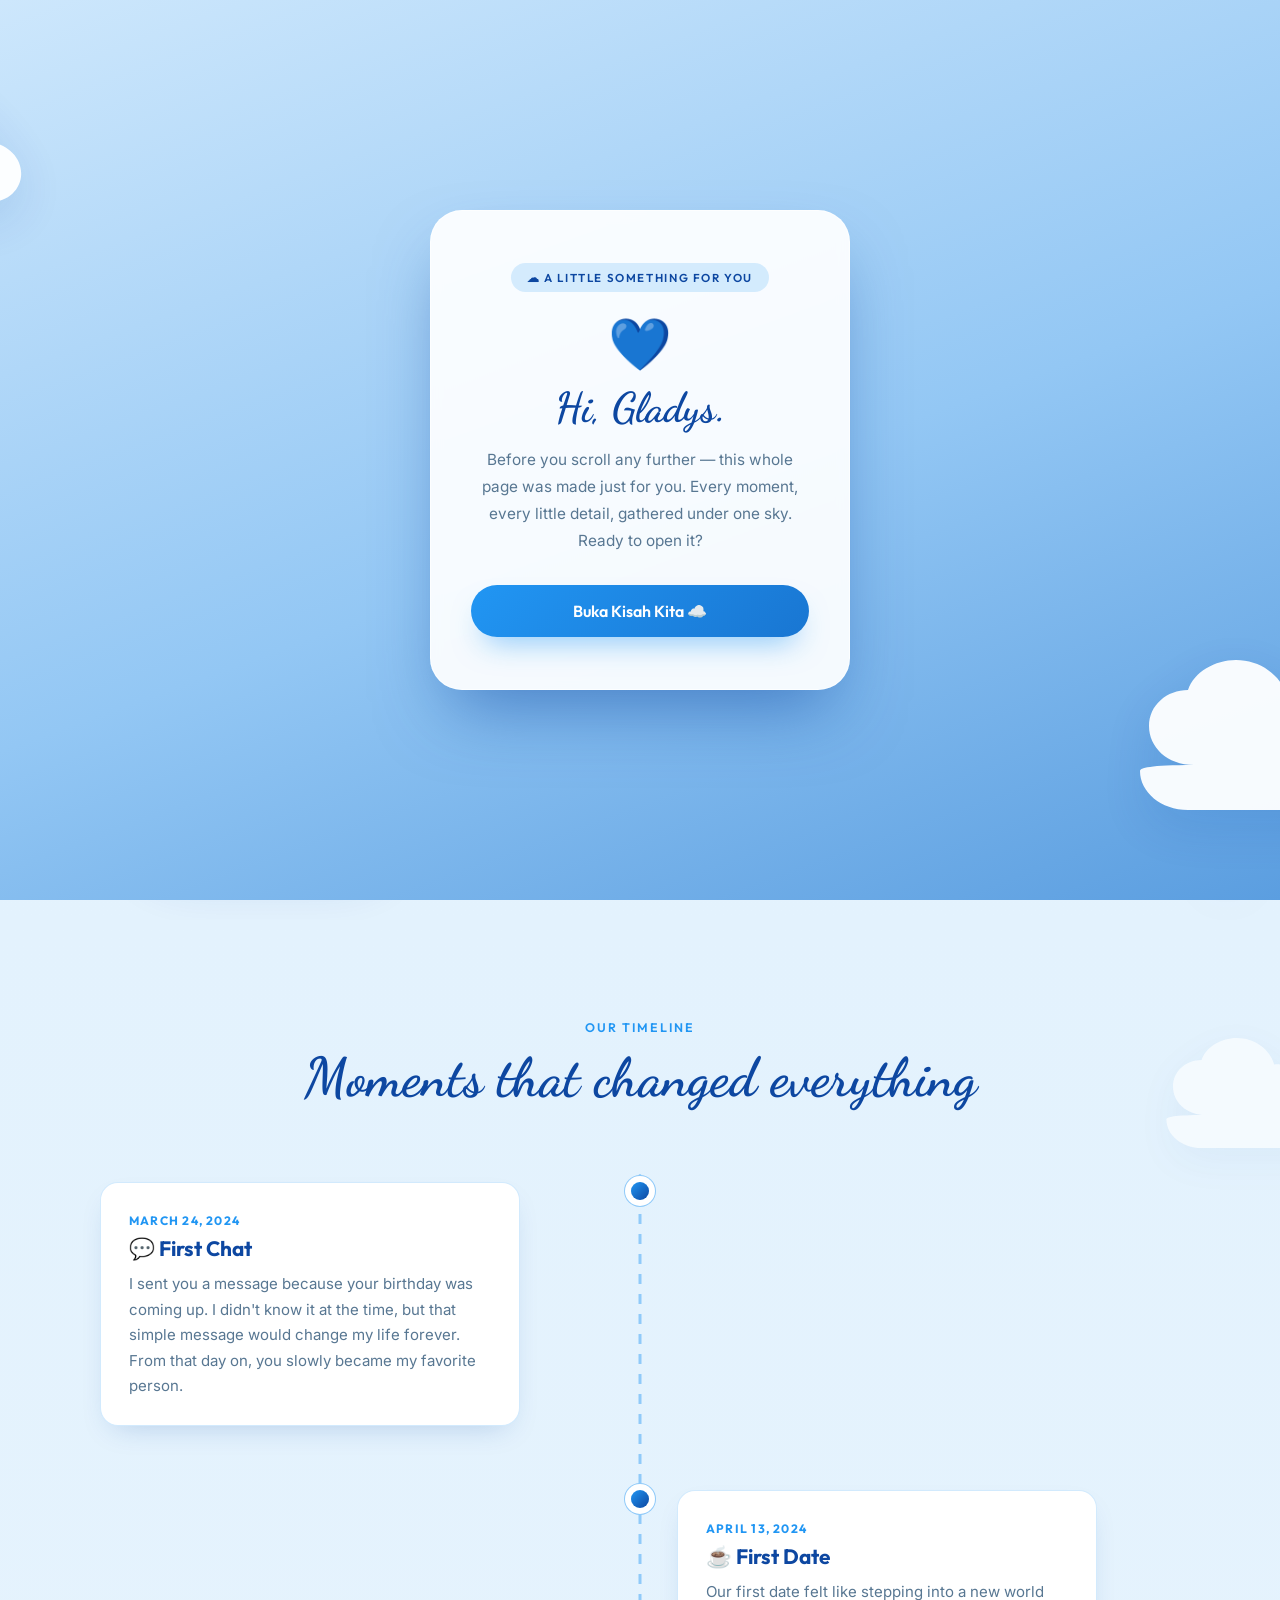
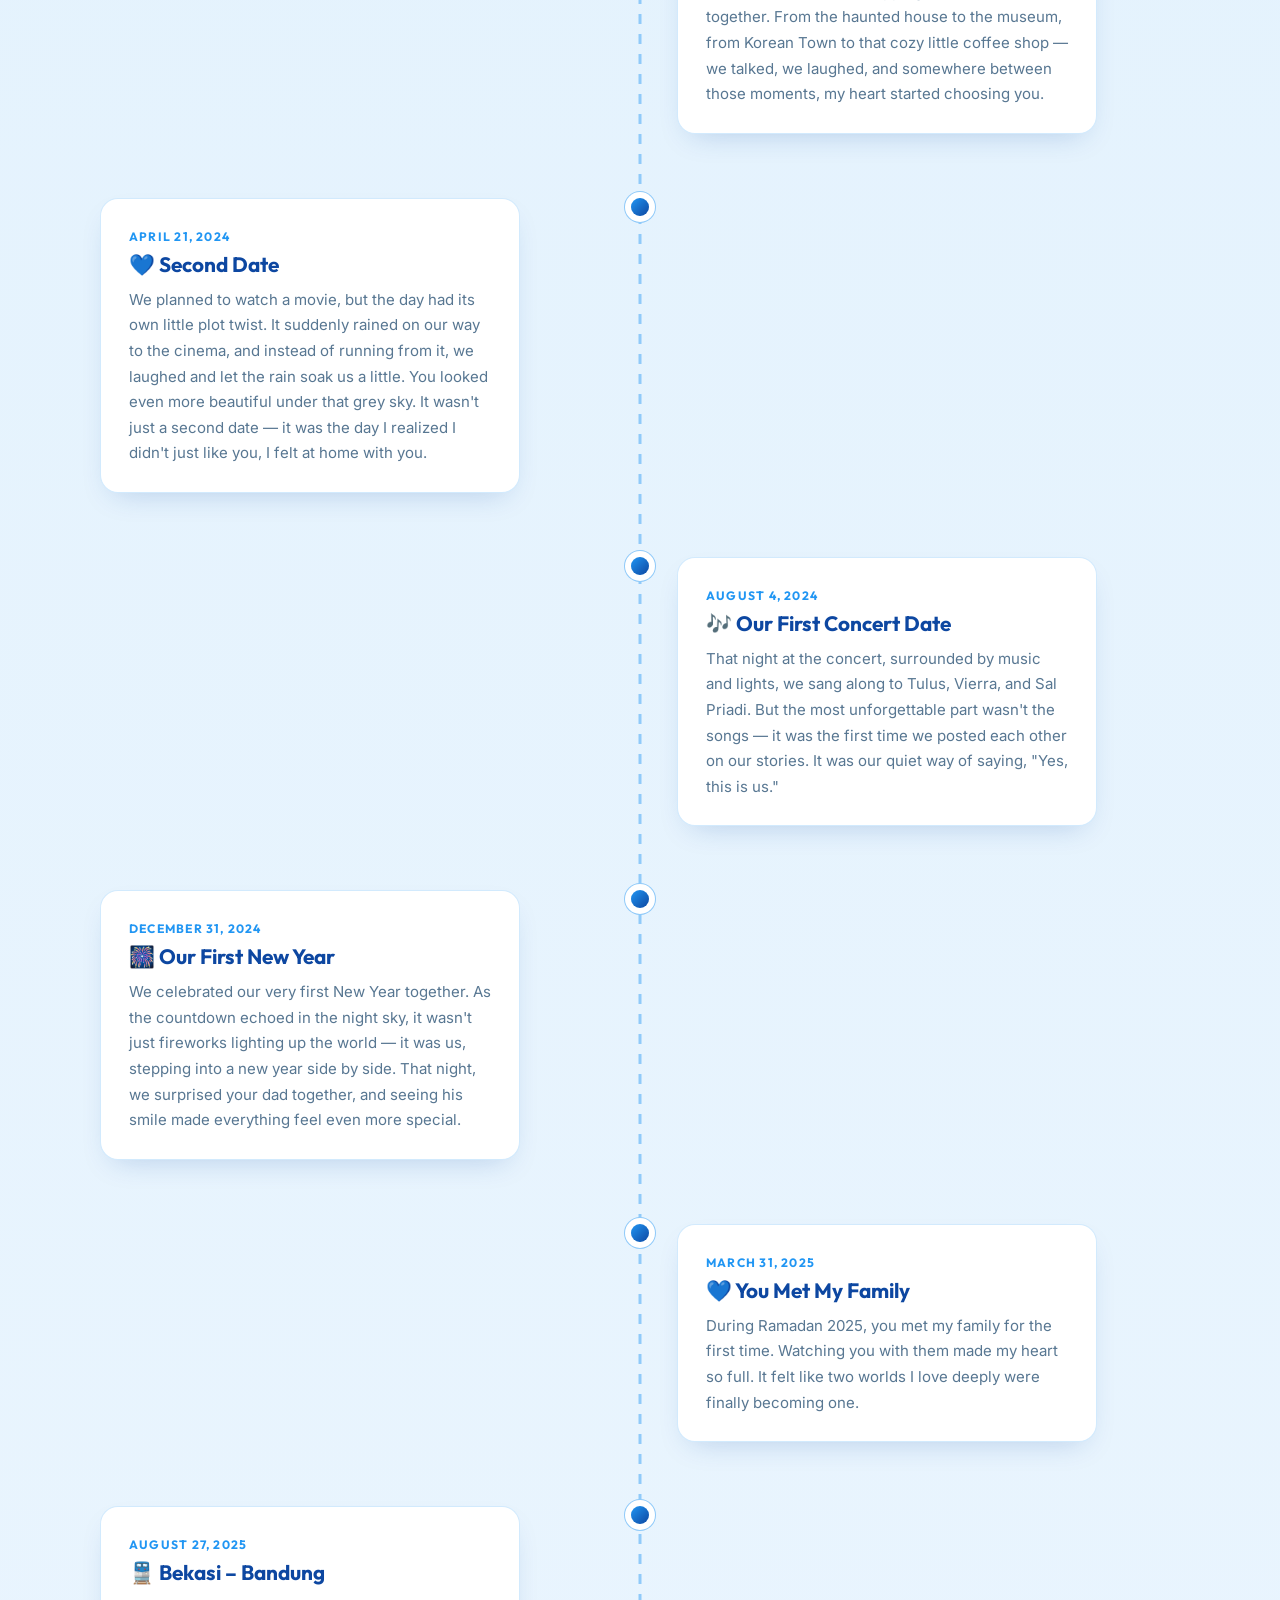
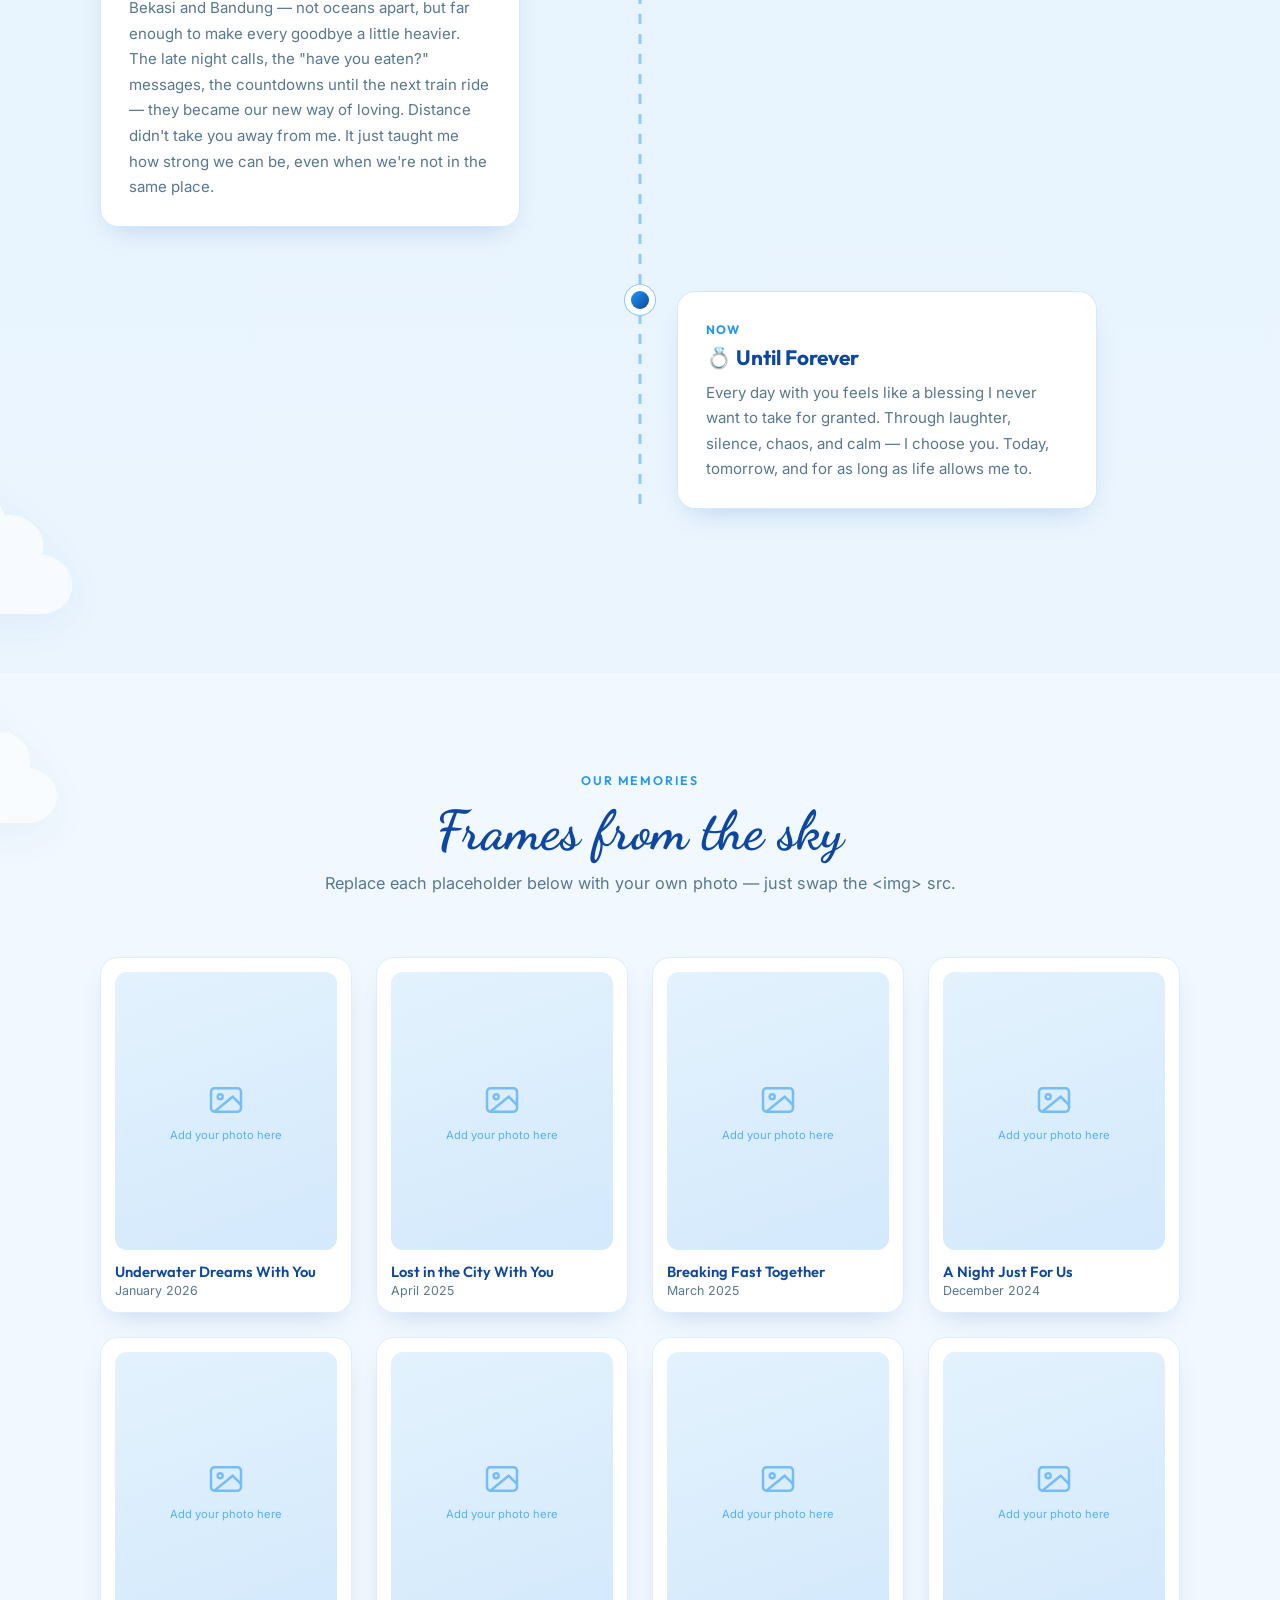
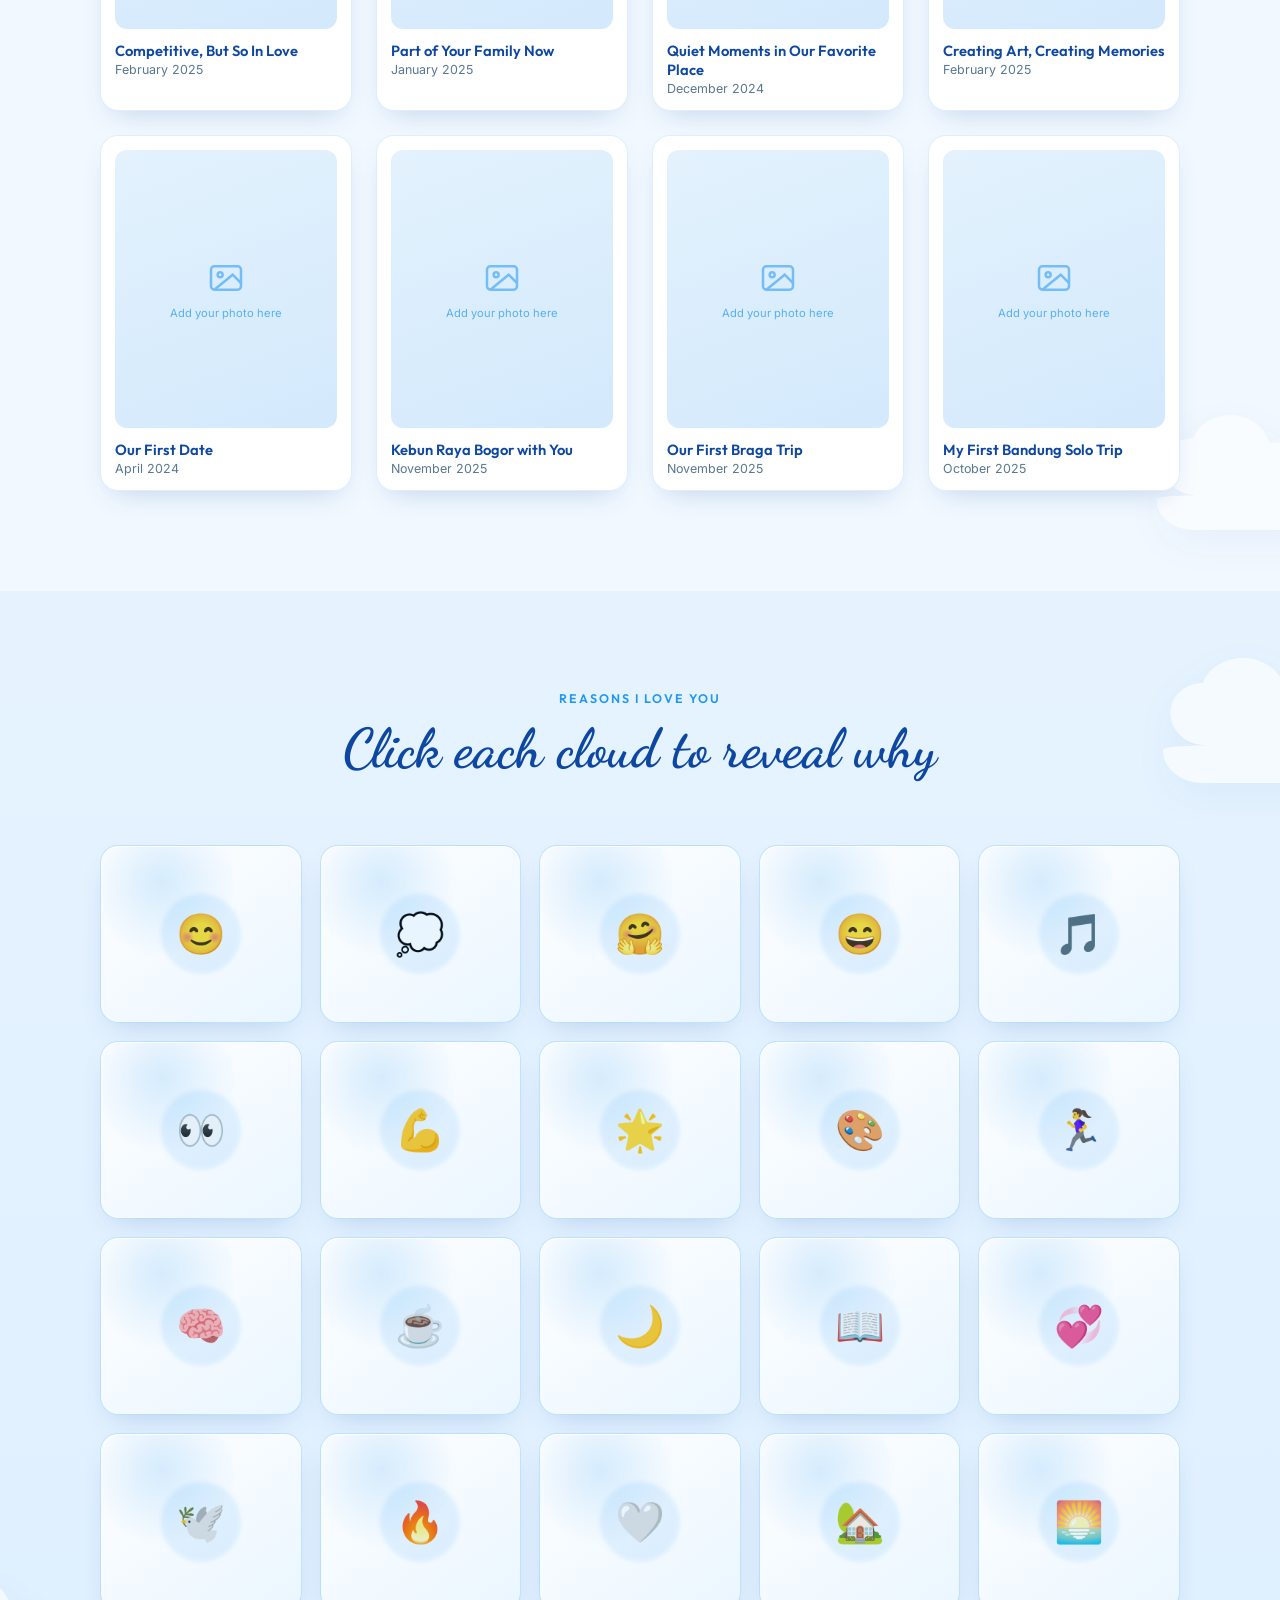
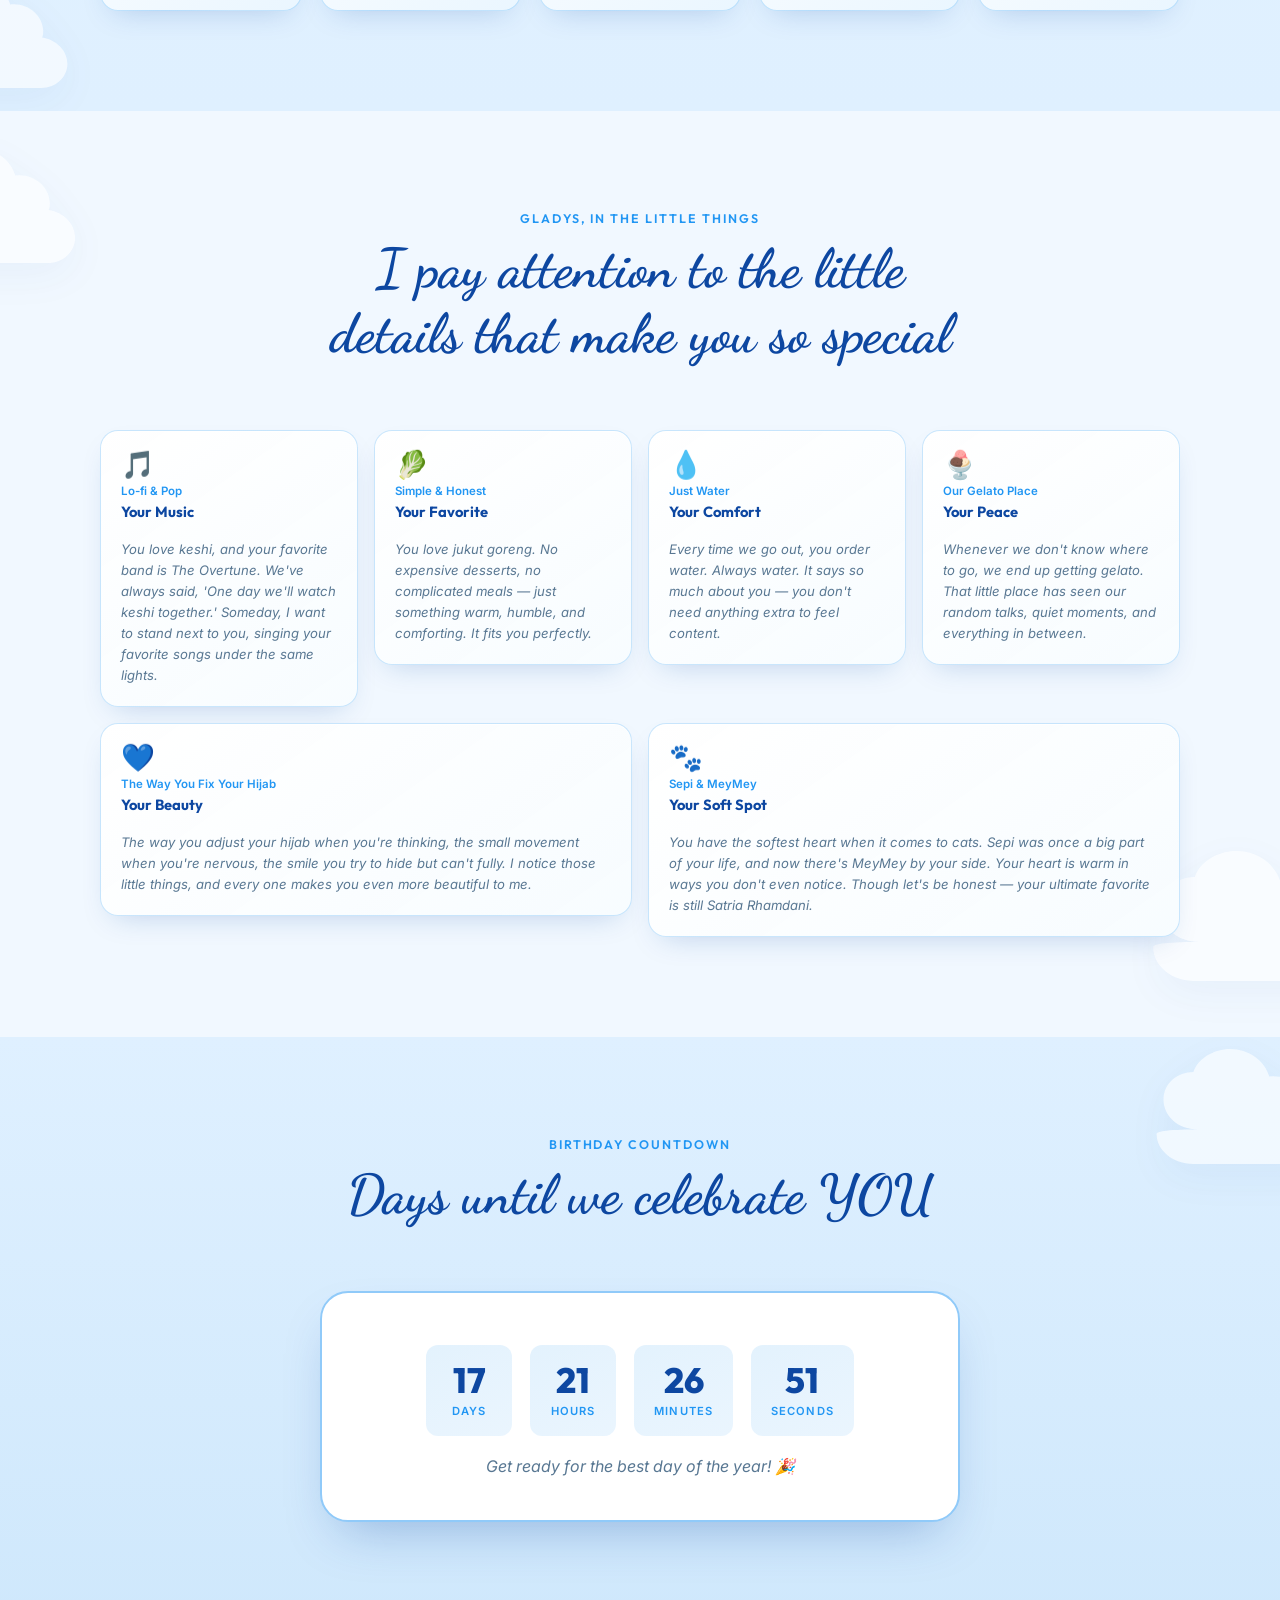
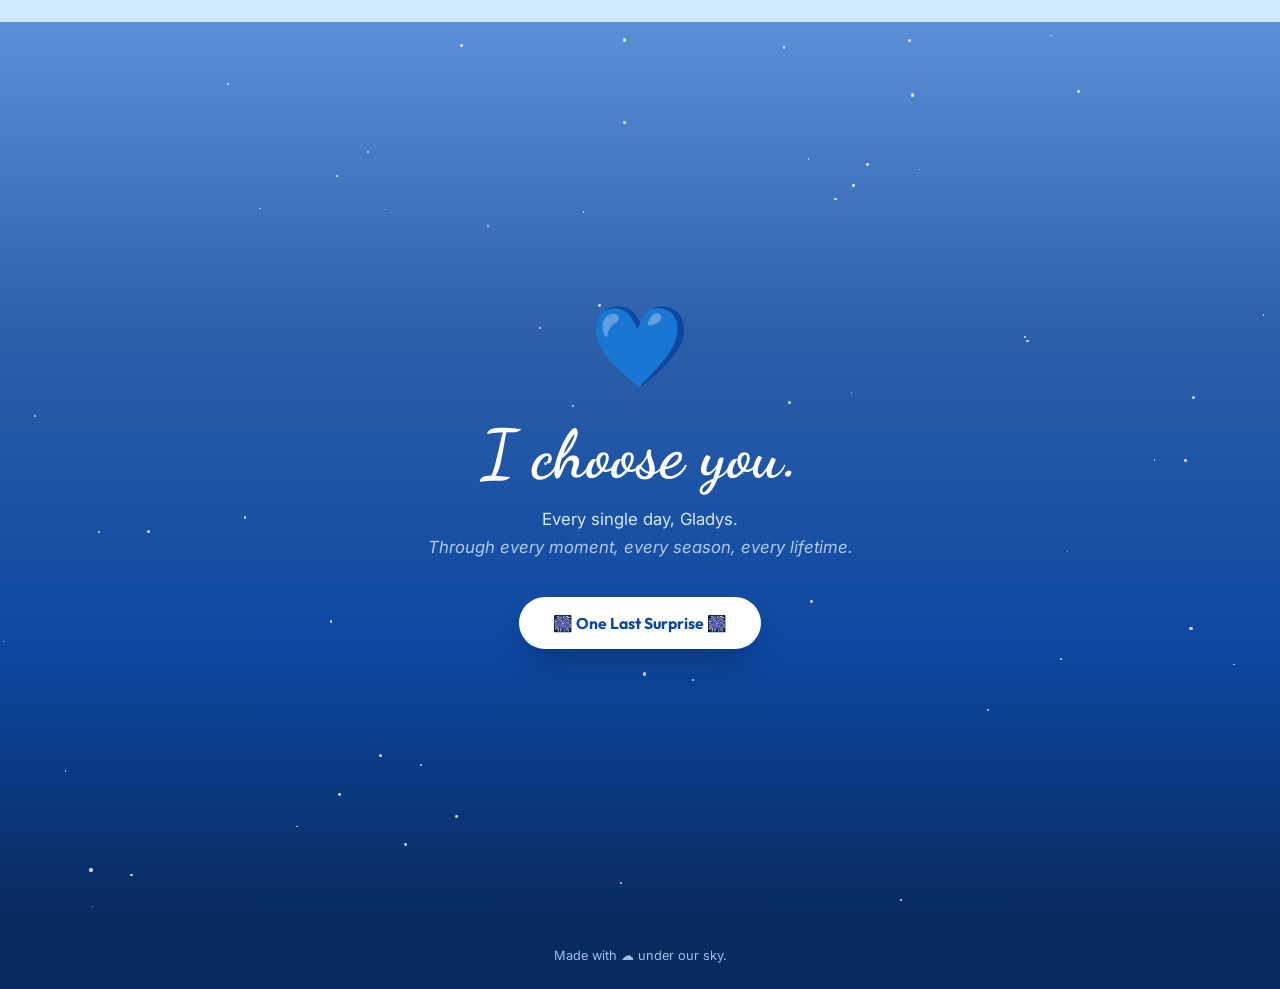
==== commit 89887ed1: "update baru" ====
--- a/preview (1).html
+++ b/preview (1).html
@@ -1666,7 +1666,7 @@
     <div class="section-inner">
       <div class="section-head reveal">
         <span class="label">Gladys, in the little things</span>
-        <h2>I pay attention to the details that make you, you</h2>
+        <h2>I pay attention to the little details that make you so special</h2>
       </div>
       <div class="bento" id="bentoGrid"></div>
     </div>
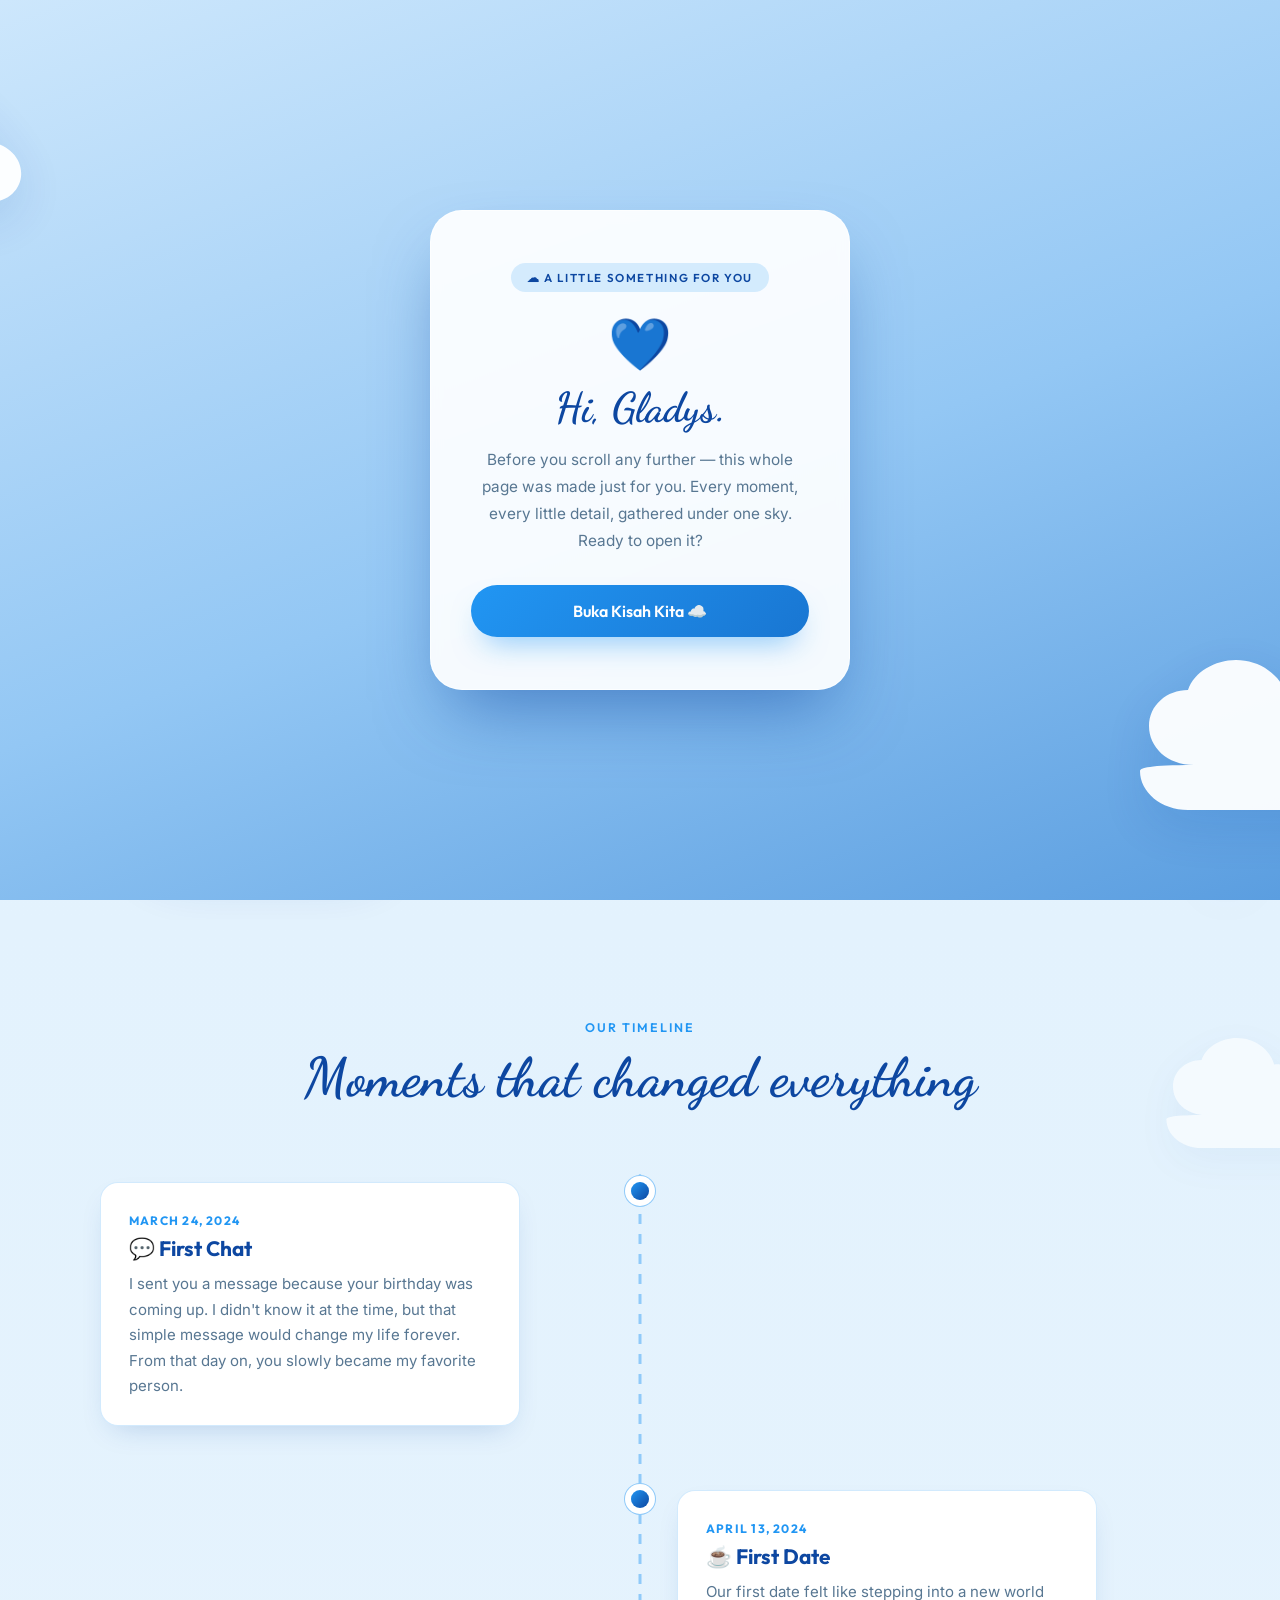
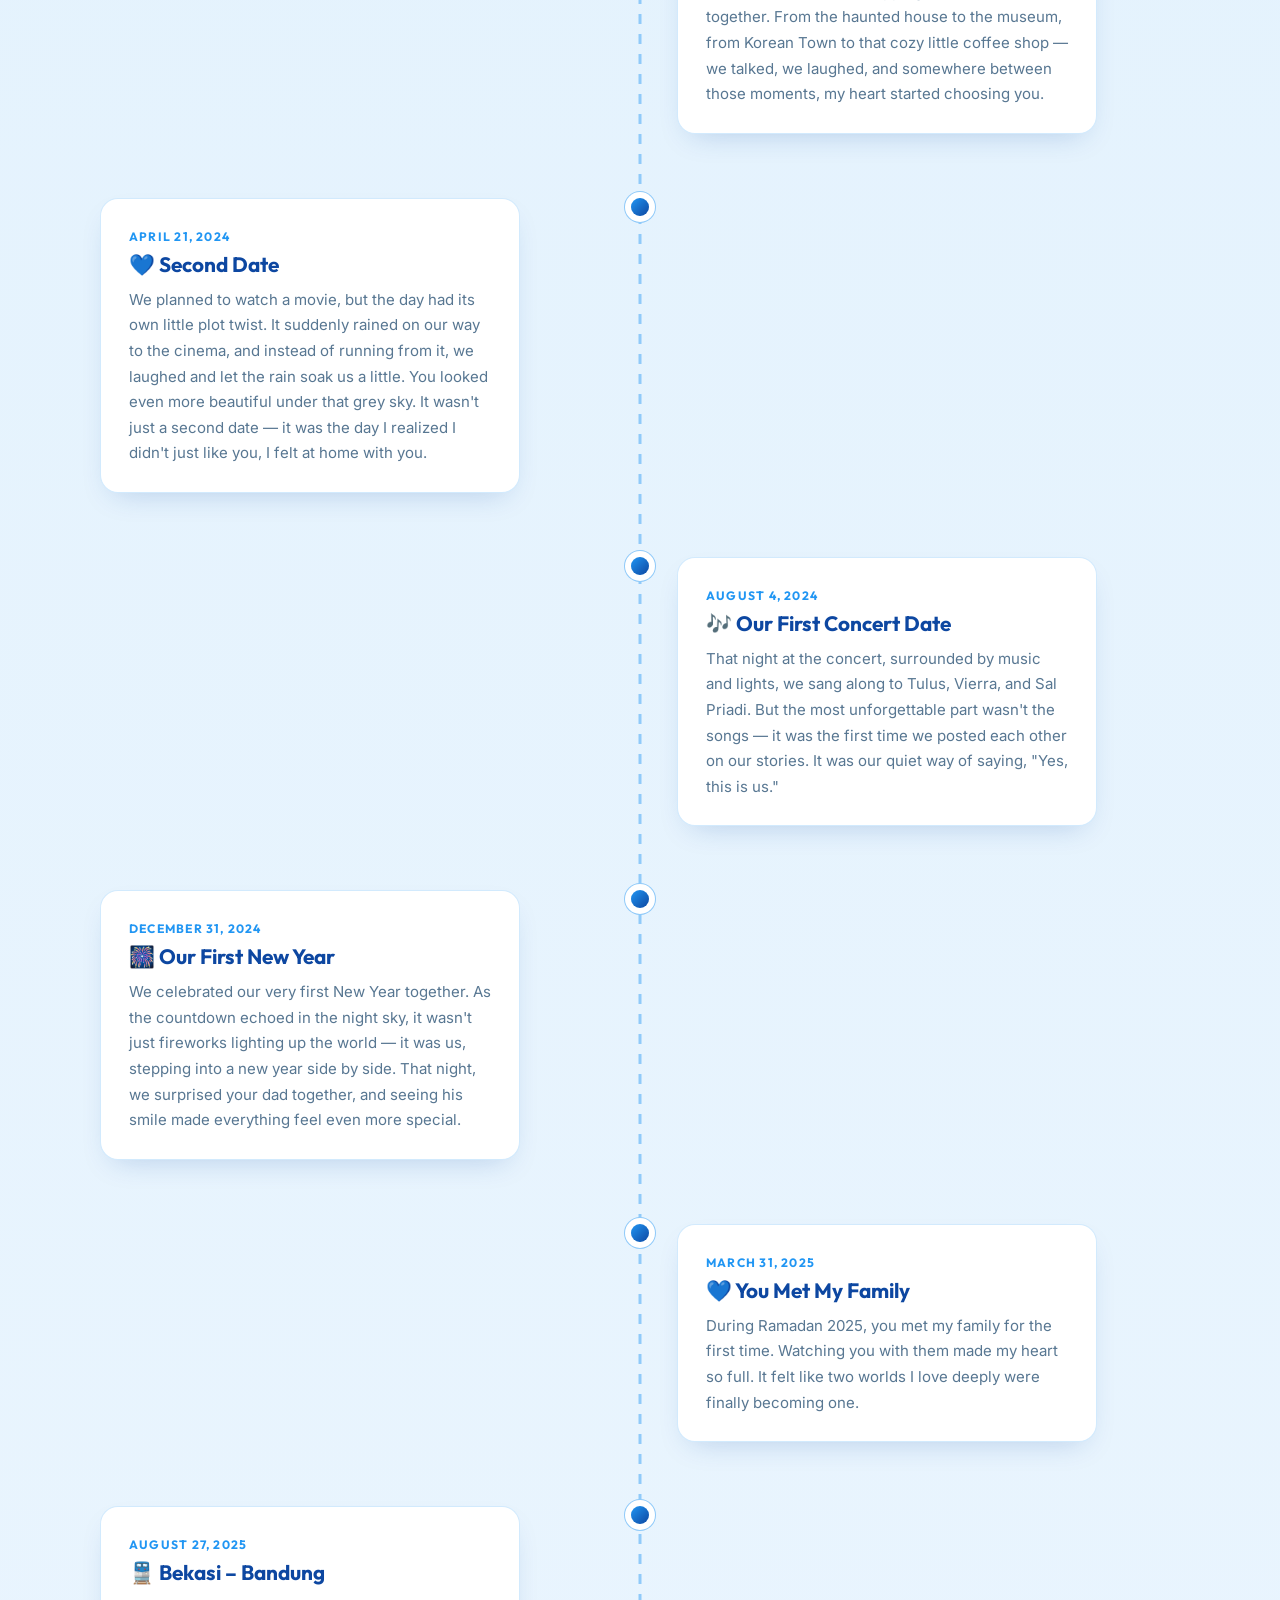
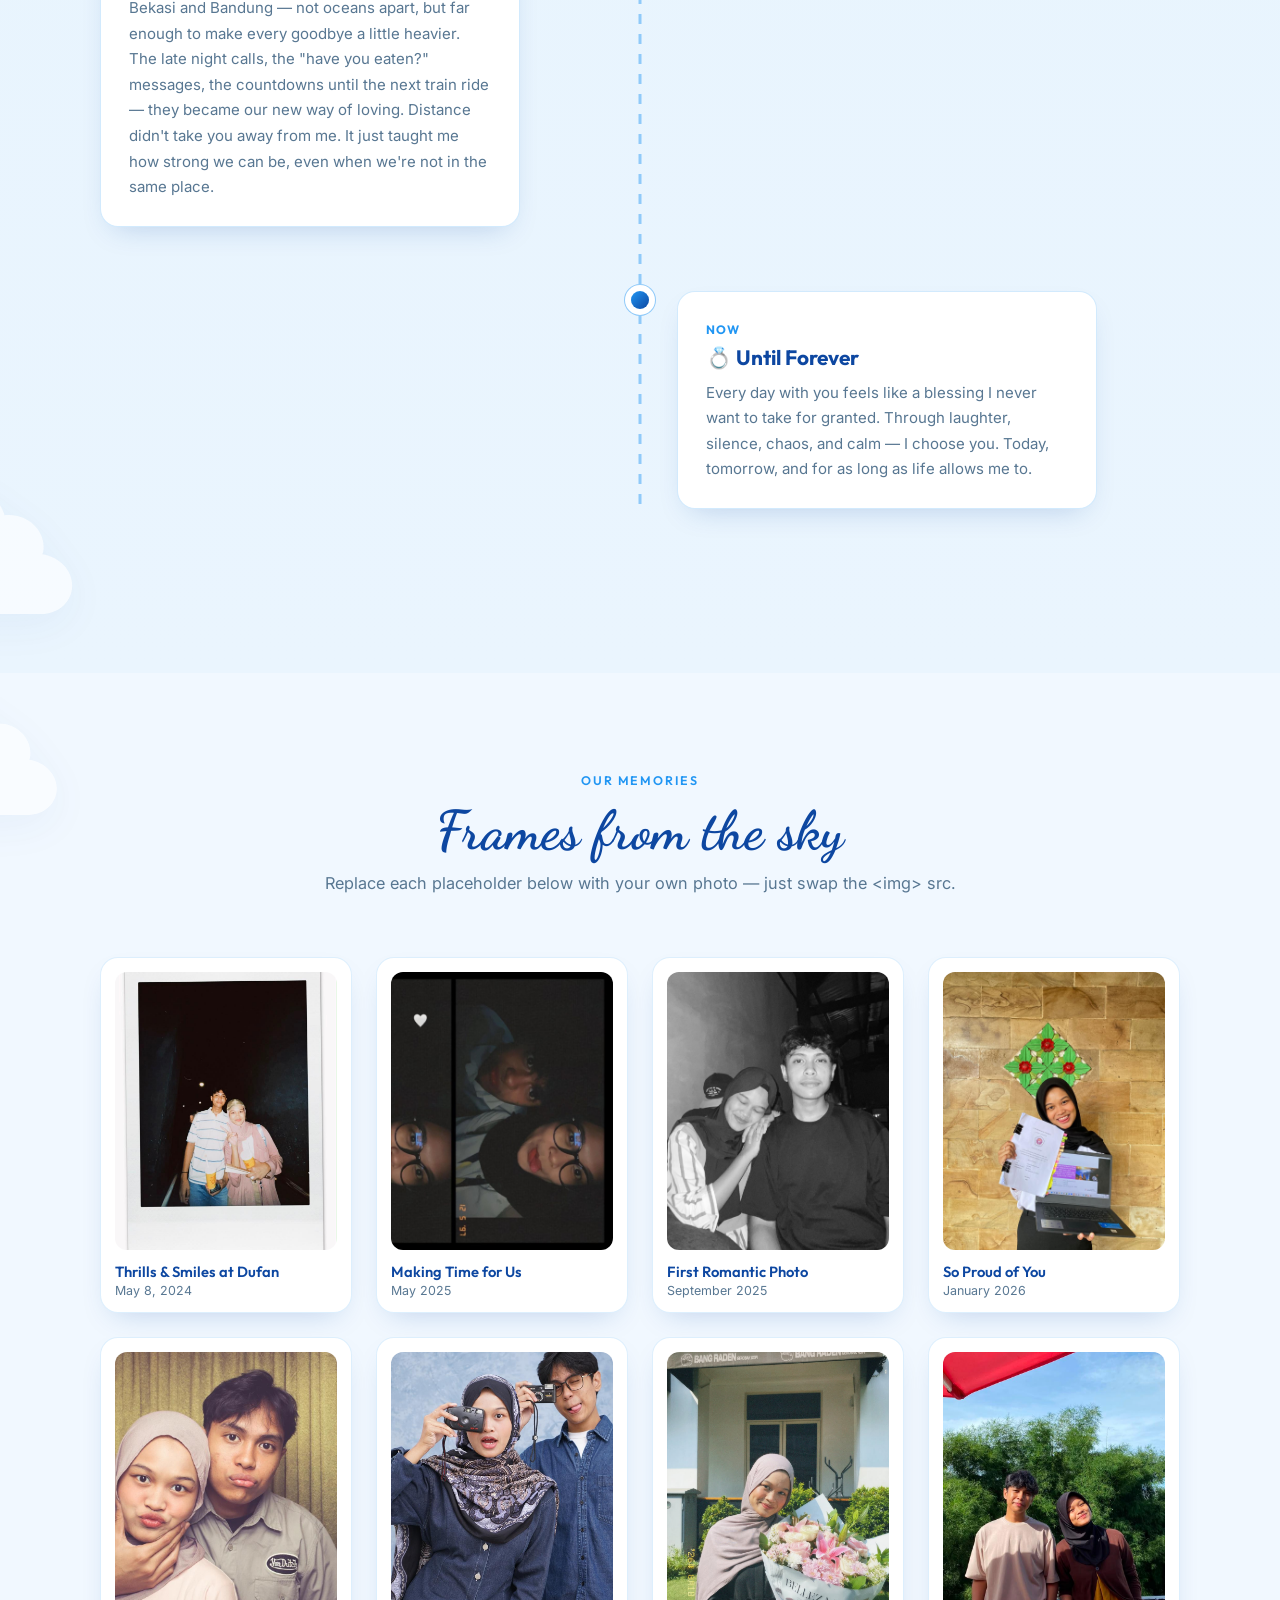
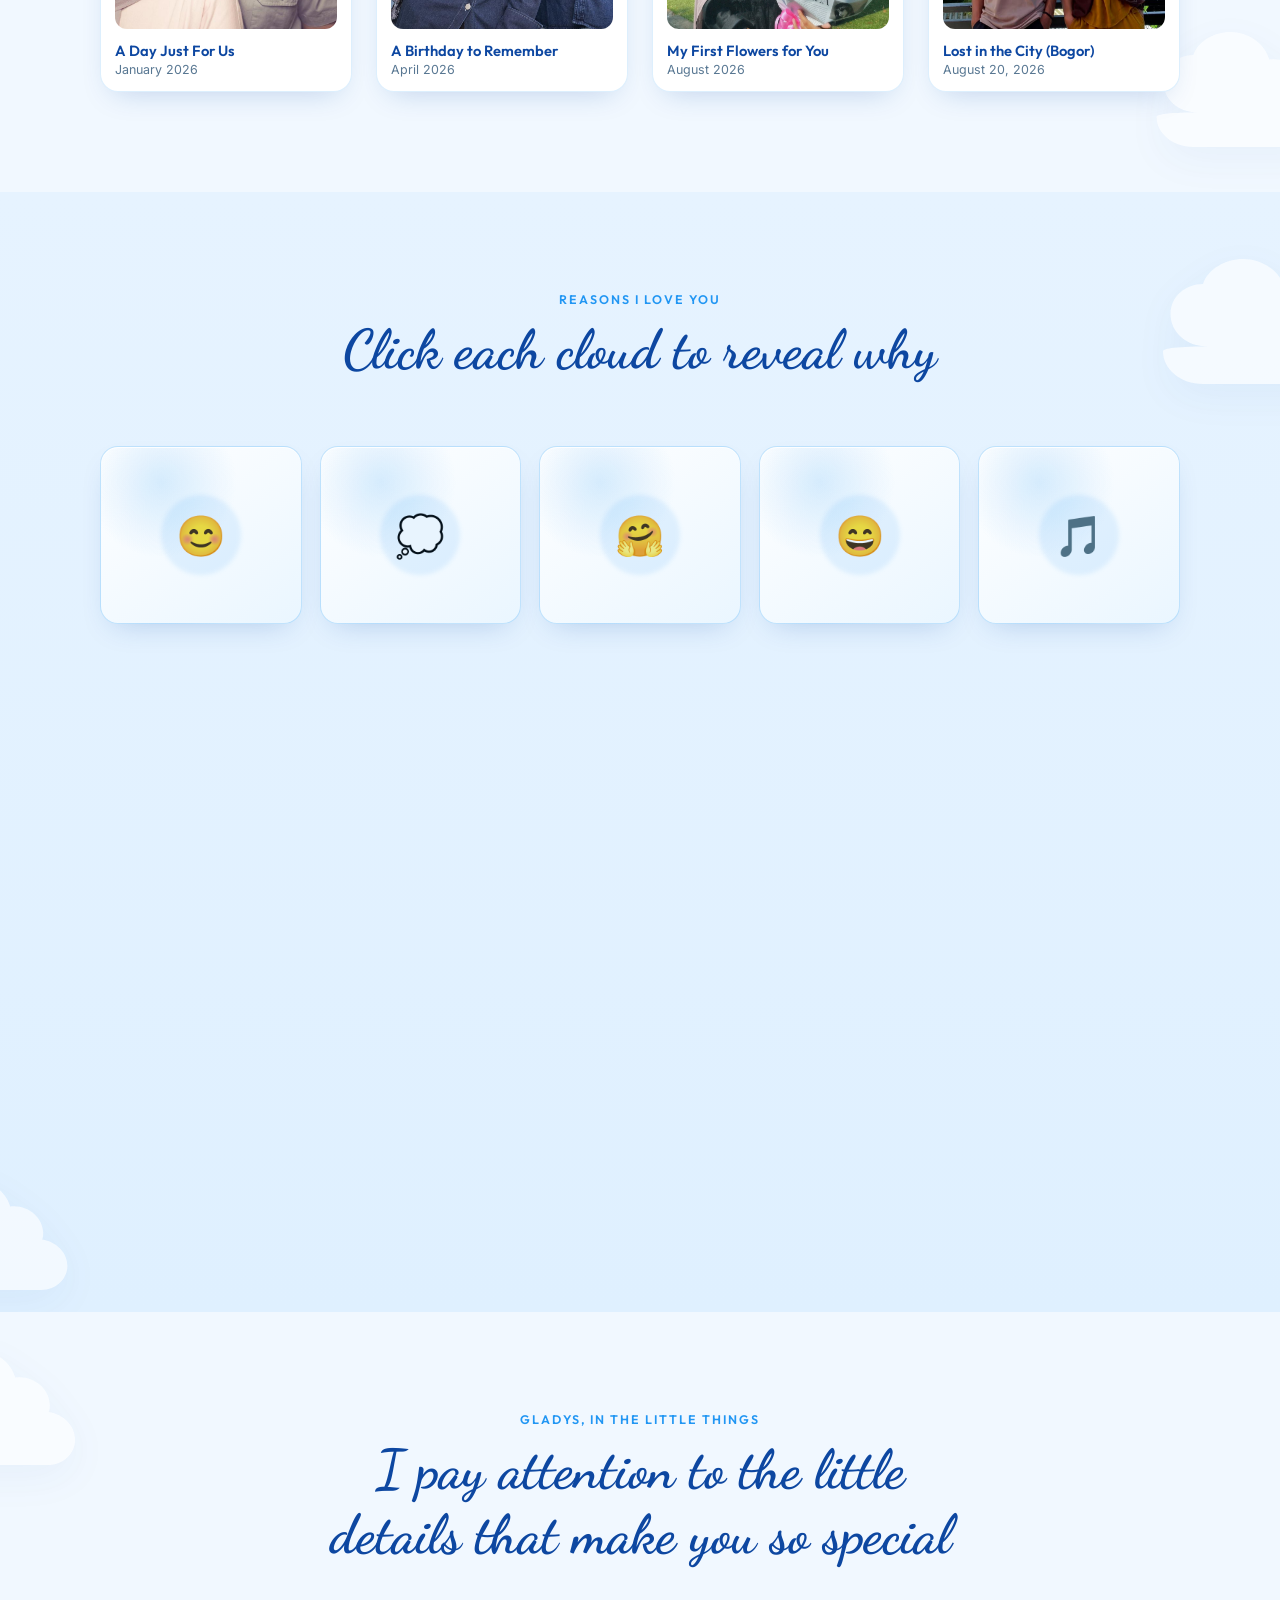
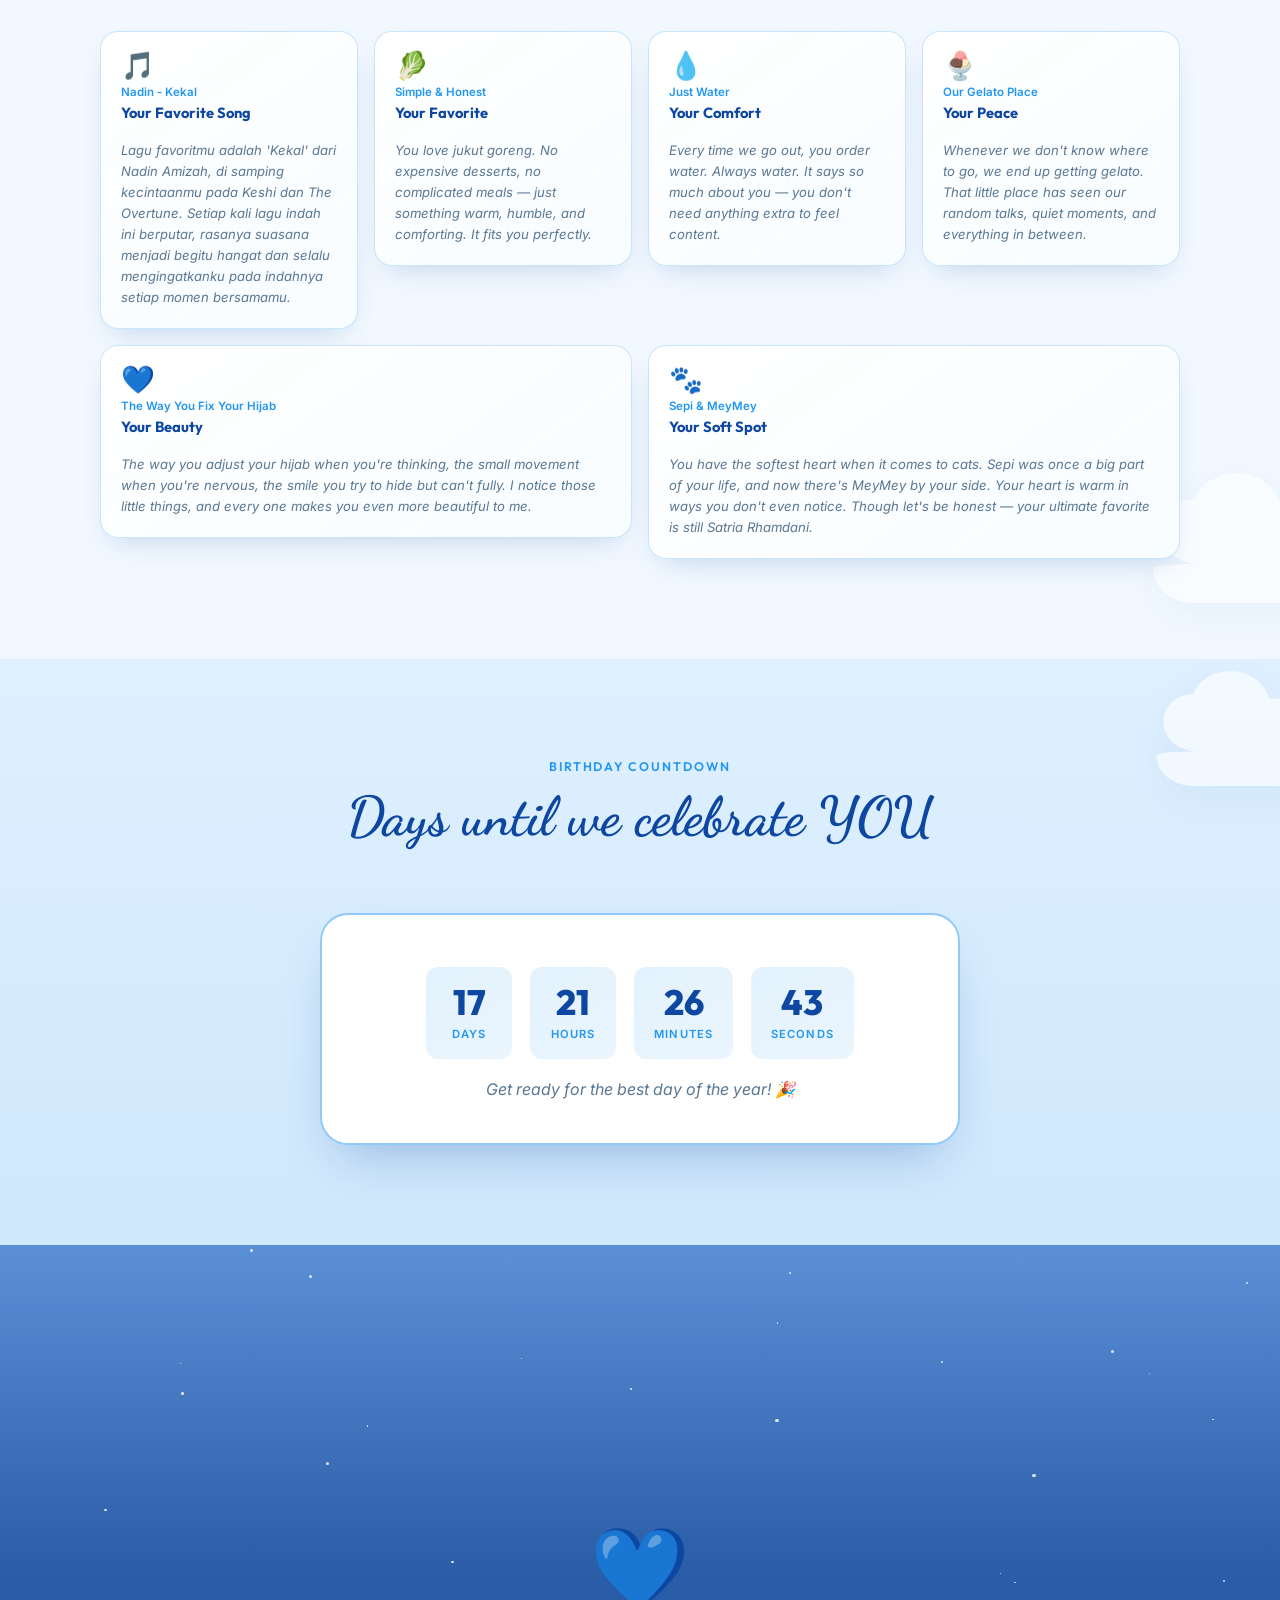
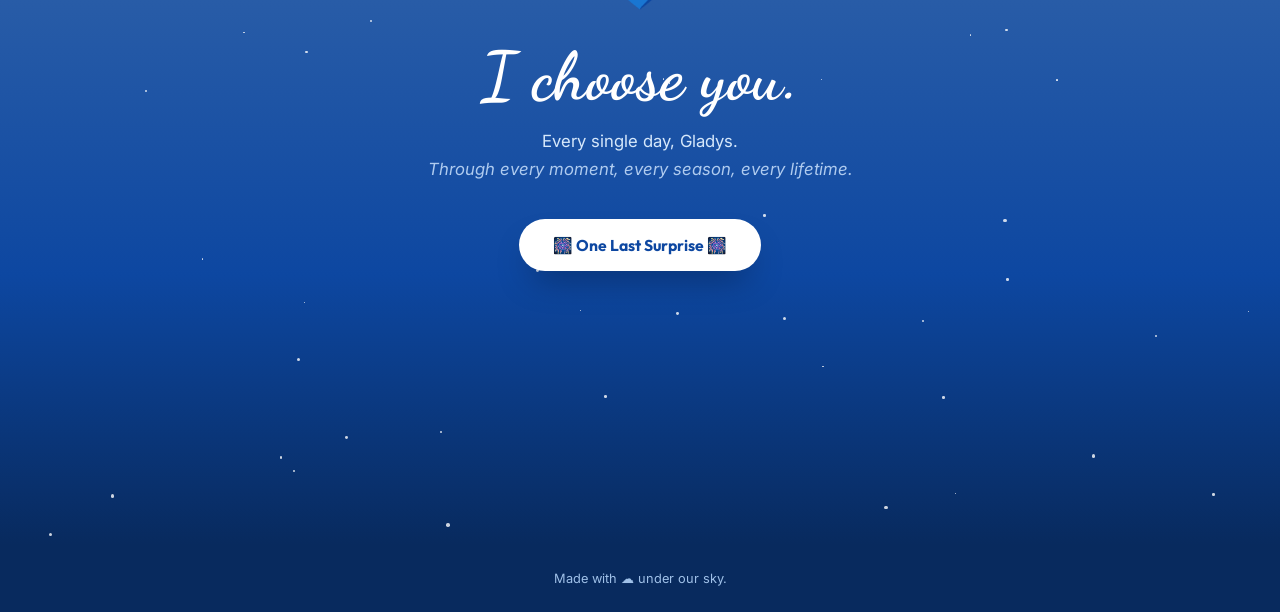
==== commit 9009144d: "update baru" ====
--- a/preview (1).html
+++ b/preview (1).html
@@ -1714,18 +1714,54 @@
       const BIRTHDAY_DATE = "2026-12-24"; // <-- set her real next birthday here (YYYY-MM-DD)
 
       const galleryItems = [
-        { title: "Underwater Dreams With You", date: "January 2026", src: "images/aquariumDate.png" },
-        { title: "Lost in the City With You", date: "April 2025", src: "images/Blok-MDate.png" },
-        { title: "Breaking Fast Together", date: "March 2025", src: "images/bukberRicheese.jpg" },
-        { title: "A Night Just For Us", date: "December 2024", src: "images/fancyDinner.jpg" },
-        { title: "Competitive, But So In Love", date: "February 2025", src: "images/gamingDate.jpg" },
-        { title: "Part of Your Family Now", date: "January 2025", src: "images/holidayWithHerFamily.jpg" },
-        { title: "Quiet Moments in Our Favorite Place", date: "December 2024", src: "images/libraryDate.jpg" },
-        { title: "Creating Art, Creating Memories", date: "February 2025", src: "images/paintingDate.jpg" },
-        { title: "Our First Date", date: "April 2024", src: "images/firstDate.jpg" },
-        { title: "Kebun Raya Bogor with You", date: "November 2025", src: "images/kebunRayaBogor.jpeg" },
-        { title: "Our First Braga Trip", date: "November 2025", src: "images/Braga.jpeg" },
-        { title: "My First Bandung Solo Trip", date: "October 2025", src: "images/firstBandung.jpeg" }
+        {
+          title: "Thrills & Smiles at Dufan",
+          date: "May 8, 2024",
+          src: "images/8.jpeg",
+          description: "Hari saat kita main dan jalan-jalan ke Dufan menjadi salah satu petualangan bersamamu yang paling berkesan. Di tengah serunya berbagai wahana, antrean panjang, dan rasa lelah, tawa dan senyuman bahagiamu adalah hadiah terbaik. Bersamamu, momen sesederhana apa pun berubah menjadi kenangan yang paling indah dan tak terlupakan."
+        },
+        {
+          title: "Making Time for Us",
+          date: "May 2025",
+          src: "images/2.jpeg",
+          description: "Ketika kita mulai sibuk dengan urusan dan pekerjaan masing-masing, waktu bersama menjadi semakin sulit untuk ditemukan. Namun, di tengah padatnya hari dan banyaknya hal yang harus diselesaikan, kita tetap berusaha meluangkan waktu untuk satu sama lain. Mungkin waktunya tidak selalu lama, tetapi setiap kesempatan untuk bersama selalu terasa berharga."
+        },
+        {
+          title: "First Romantic Photo",
+          date: "September 2025",
+          src: "images/1.jpeg",
+          description: "Saat itu, kamu sempat dipaksa oleh temanmu untuk foto berdua denganku. Aku masih ingat betapa kagetnya aku ketika kamu langsung bersedia dan bahkan menyentuh bahuku saat berfoto. Mungkin bagi kamu itu hanya sebuah foto sederhana, tapi entah kenapa, momen kecil itu terus melekat di ingatanku."
+        },
+        {
+          title: "So Proud of You",
+          date: "January 2026",
+          src: "images/3.jpeg",
+          description: "Hari itu kamu baru saja menyelesaikan sidang penulisan ilmiah. Aku tahu ada banyak usaha, waktu, dan rasa lelah yang kamu lalui sampai akhirnya bisa berdiri di sana dan menyelesaikannya. Melihat kamu berhasil melewati semuanya membuatku benar-benar bangga. Mungkin itu adalah pencapaianmu, tapi entah kenapa, melihatmu berhasil selalu terasa seperti sesuatu yang juga ingin aku rayakan bersamamu."
+        },
+        {
+          title: "A Day Just For Us",
+          date: "January 2026",
+          src: "images/4.jpeg",
+          description: "Tidak ada cerita besar di balik foto ini, hanya dua orang yang sedang menikmati waktu bersama. Dari senyum, ekspresi imut, sampai momen-momen kecil yang mungkin terlihat sederhana, semuanya tetap menjadi bagian dari cerita kita. Kadang, kebahagiaan memang sesederhana bisa tersenyum bersama orang yang kita sayang."
+        },
+        {
+          title: "A Birthday to Remember",
+          date: "April 2026",
+          src: "images/5.jpeg",
+          description: "Hari ulang tahunku terasa semakin spesial karena bisa merayakannya bersamamu. Di antara tawa, perayaan kecil, dan foto-foto yang kita ambil bersama, ada satu momen yang paling aku suka, saat kita berdiri berdampingan sambil memegang kamera. Mungkin terlihat seperti foto sederhana, tapi bagiku, foto itu menyimpan salah satu kenangan yang paling ingin aku ingat."
+        },
+        {
+          title: "My First Flowers for You",
+          date: "August 2026",
+          src: "images/6.jpeg",
+          description: "Hari itu aku memberikan bunga pertamaku kepadamu. Mungkin terlihat sederhana, tapi sebenarnya ada banyak perasaan yang ingin kusampaikan lewat bunga itu. Aku hanya ingin melihat senyummu dan membuatmu merasa sedikit lebih spesial. Dan sampai sekarang, momen ketika pertama kali memberimu bunga tetap menjadi salah satu kenangan yang paling manis untukku."
+        },
+        {
+          title: "Lost in the City (Bogor)",
+          date: "August 20, 2026",
+          src: "images/7.jpeg",
+          description: "Hari itu di Bogor, kenangan yang paling berbekas adalah betapa perhatiannya kamu. Saat aku sedang tidak enak badan dan sakit pada kala itu, kamu dengan penuh kasih sayang menyiapkan makanan hangat dan obat untukku. Perhatian dan kebaikan kecilmu hari itu membuatku tersadar betapa beruntungnya aku memiliki seseorang sepertimu yang selalu tulus peduli dan merawatku."
+        }
       ];
 
       const reasons = [
@@ -1754,7 +1790,7 @@
       ];
 
       const bento = [
-        { icon: "🎵", tag: "Lo-fi & Pop", title: "Your Music", text: "You love keshi, and your favorite band is The Overtune. We've always said, 'One day we'll watch keshi together.' Someday, I want to stand next to you, singing your favorite songs under the same lights.", wide: false },
+        { icon: "🎵", tag: "Nadin - Kekal", title: "Your Favorite Song", text: "Lagu favoritmu adalah 'Kekal' dari Nadin Amizah, di samping kecintaanmu pada Keshi dan The Overtune. Setiap kali lagu indah ini berputar, rasanya suasana menjadi begitu hangat dan selalu mengingatkanku pada indahnya setiap momen bersamamu.", wide: false },
         { icon: "🥬", tag: "Simple & Honest", title: "Your Favorite", text: "You love jukut goreng. No expensive desserts, no complicated meals — just something warm, humble, and comforting. It fits you perfectly.", wide: false },
         { icon: "💧", tag: "Just Water", title: "Your Comfort", text: "Every time we go out, you order water. Always water. It says so much about you — you don't need anything extra to feel content.", wide: false },
         { icon: "🍨", tag: "Our Gelato Place", title: "Your Peace", text: "Whenever we don't know where to go, we end up getting gelato. That little place has seen our random talks, quiet moments, and everything in between.", wide: false },
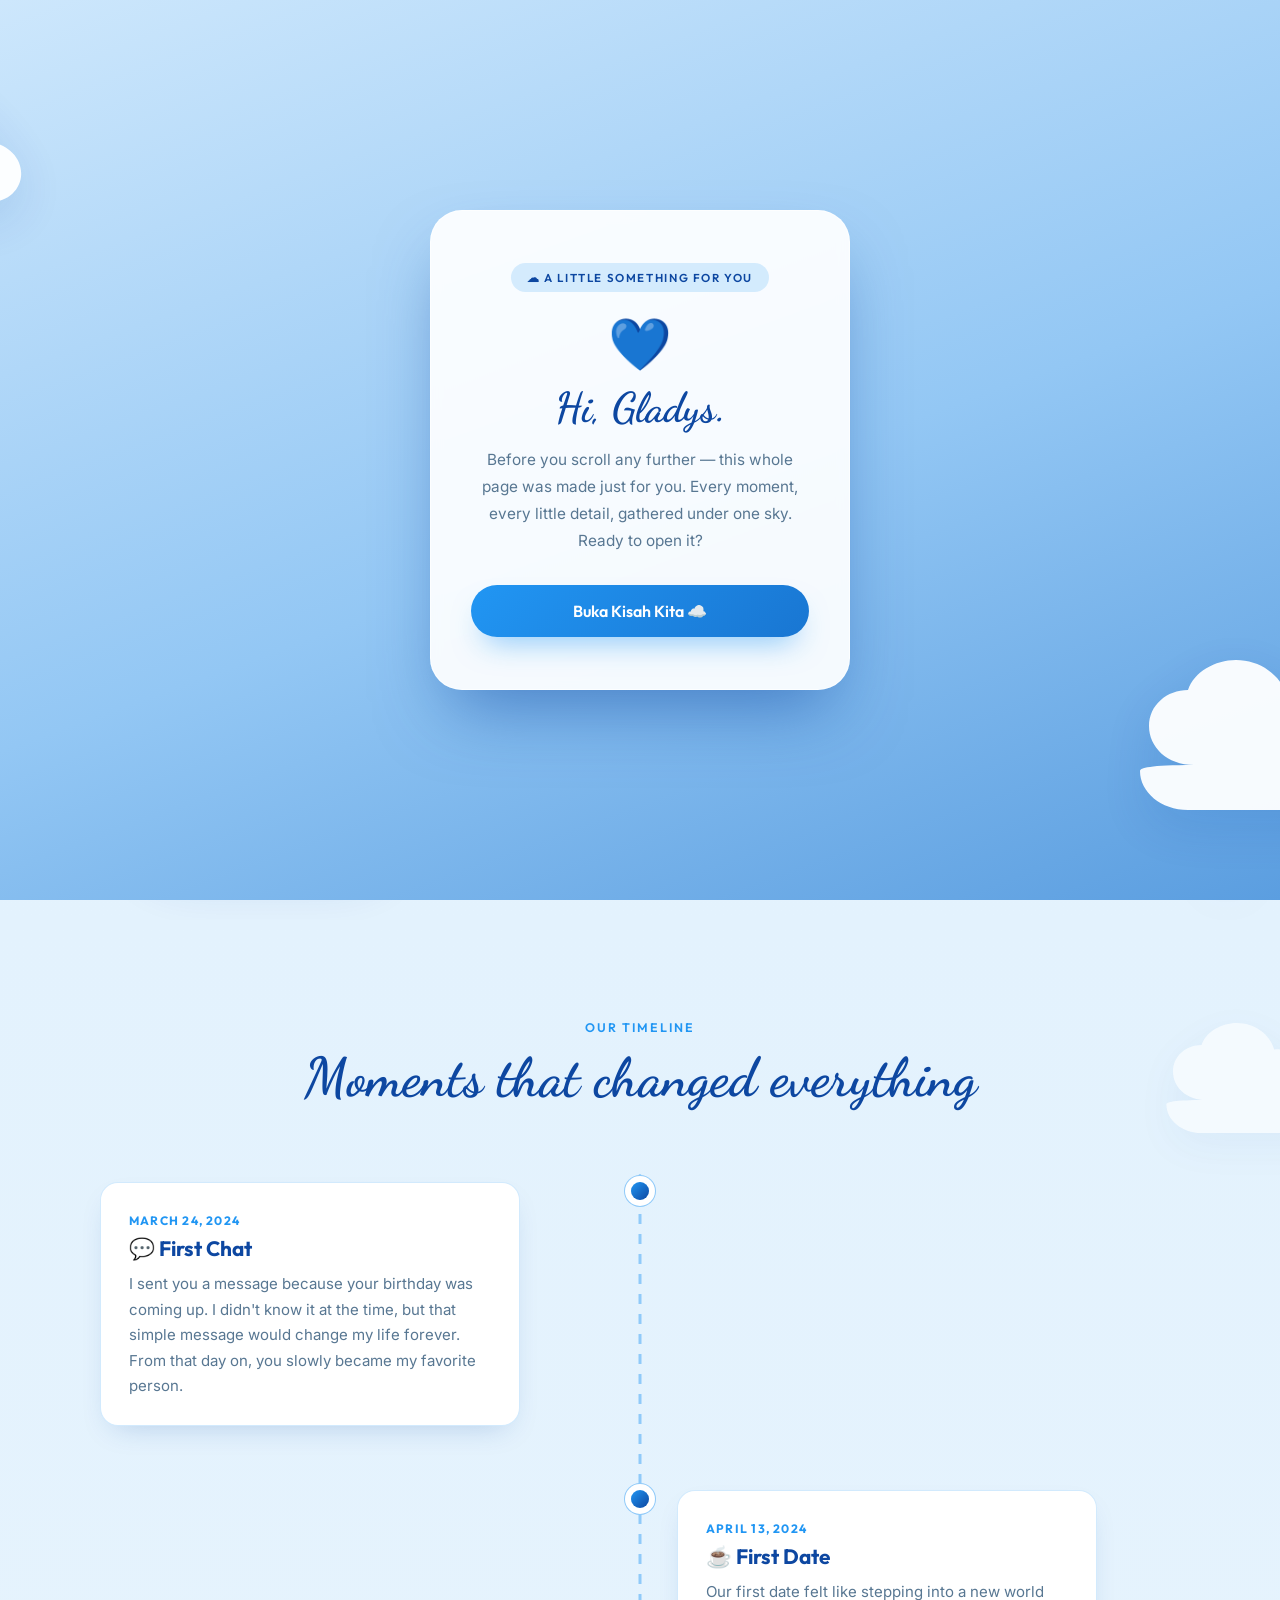
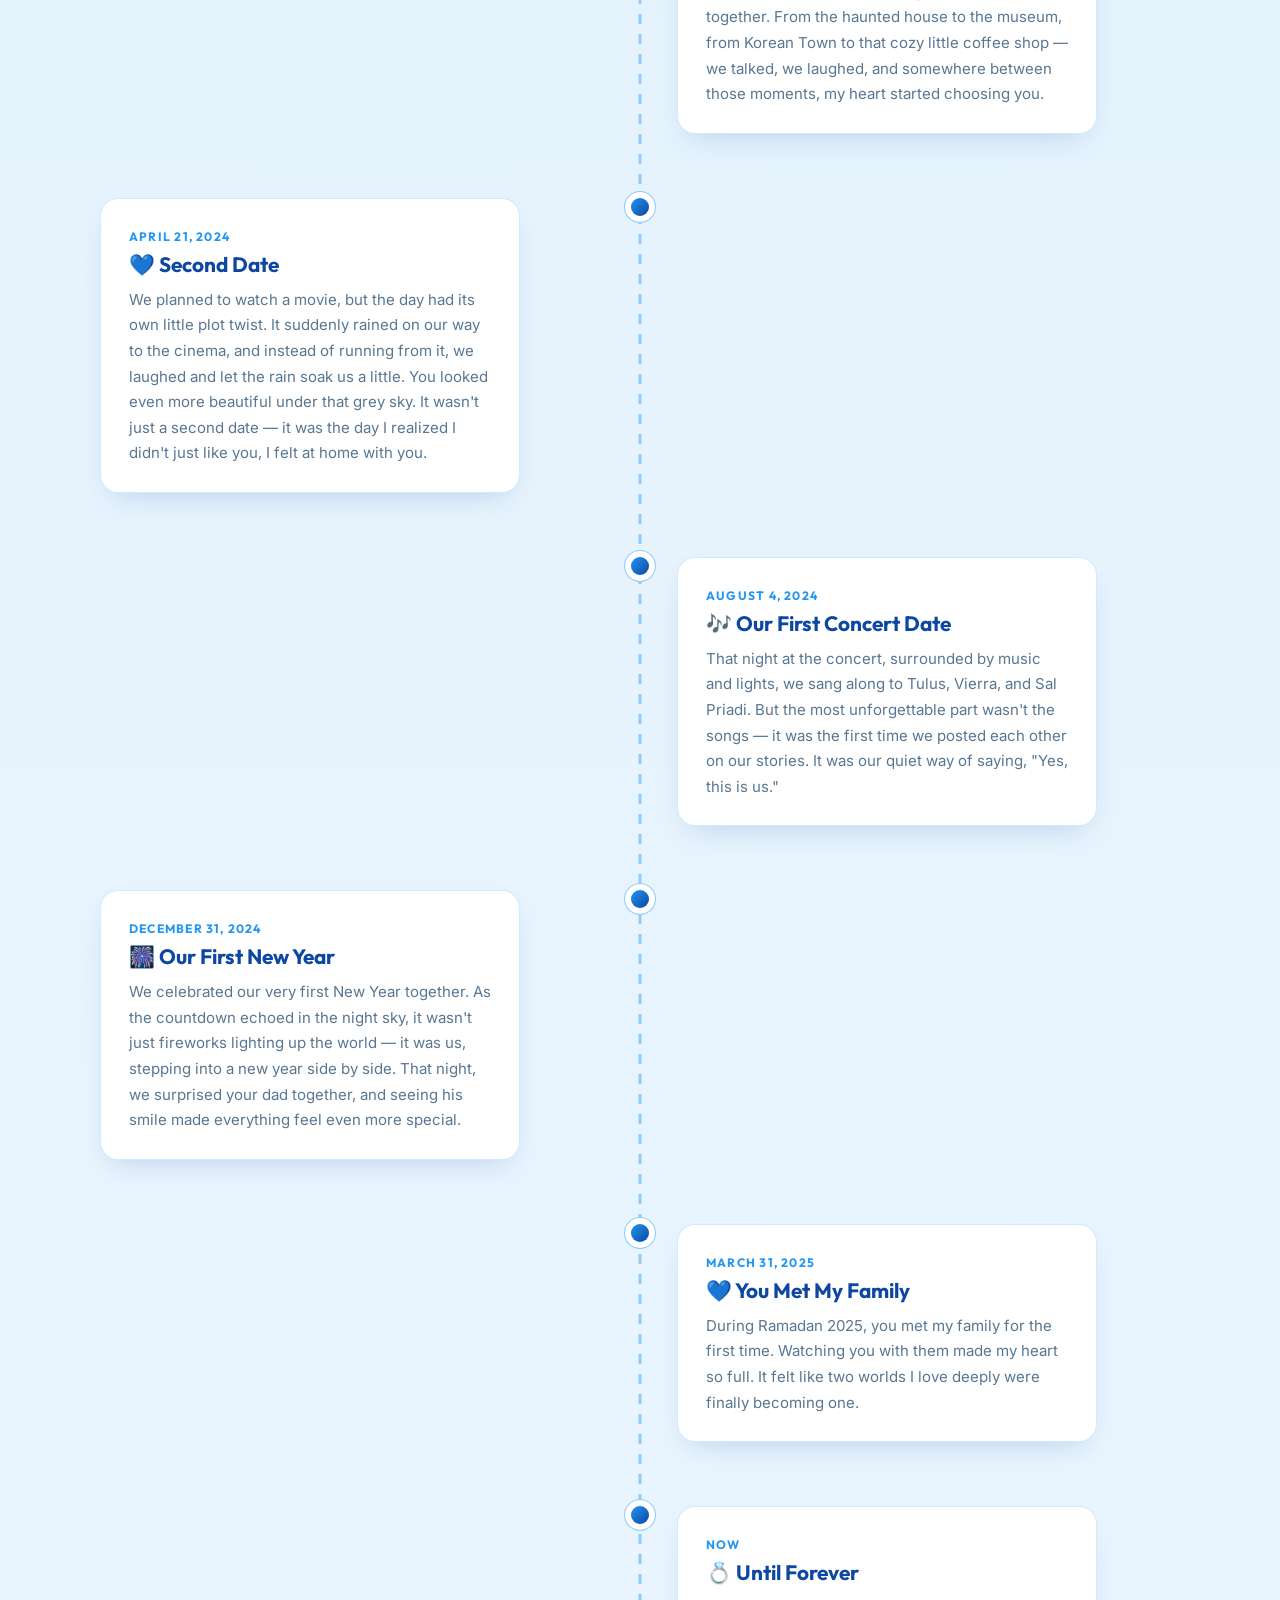
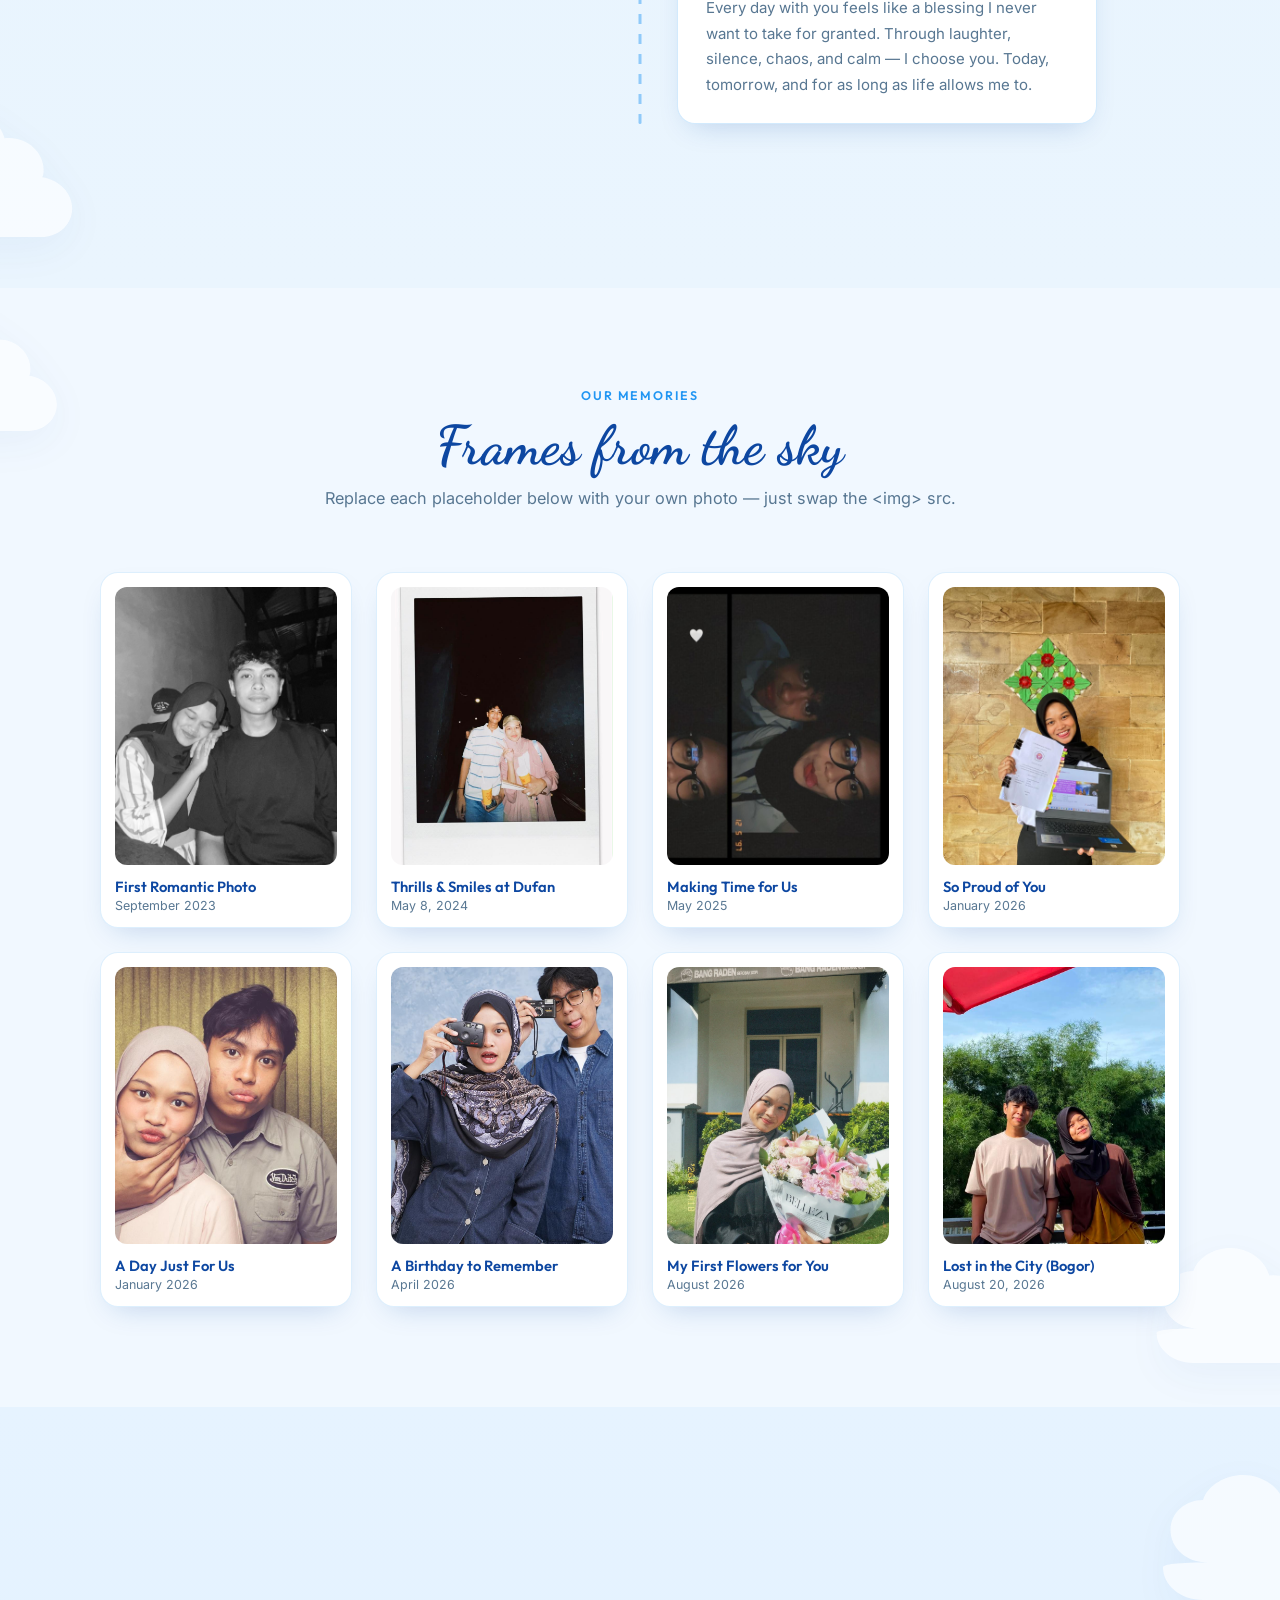
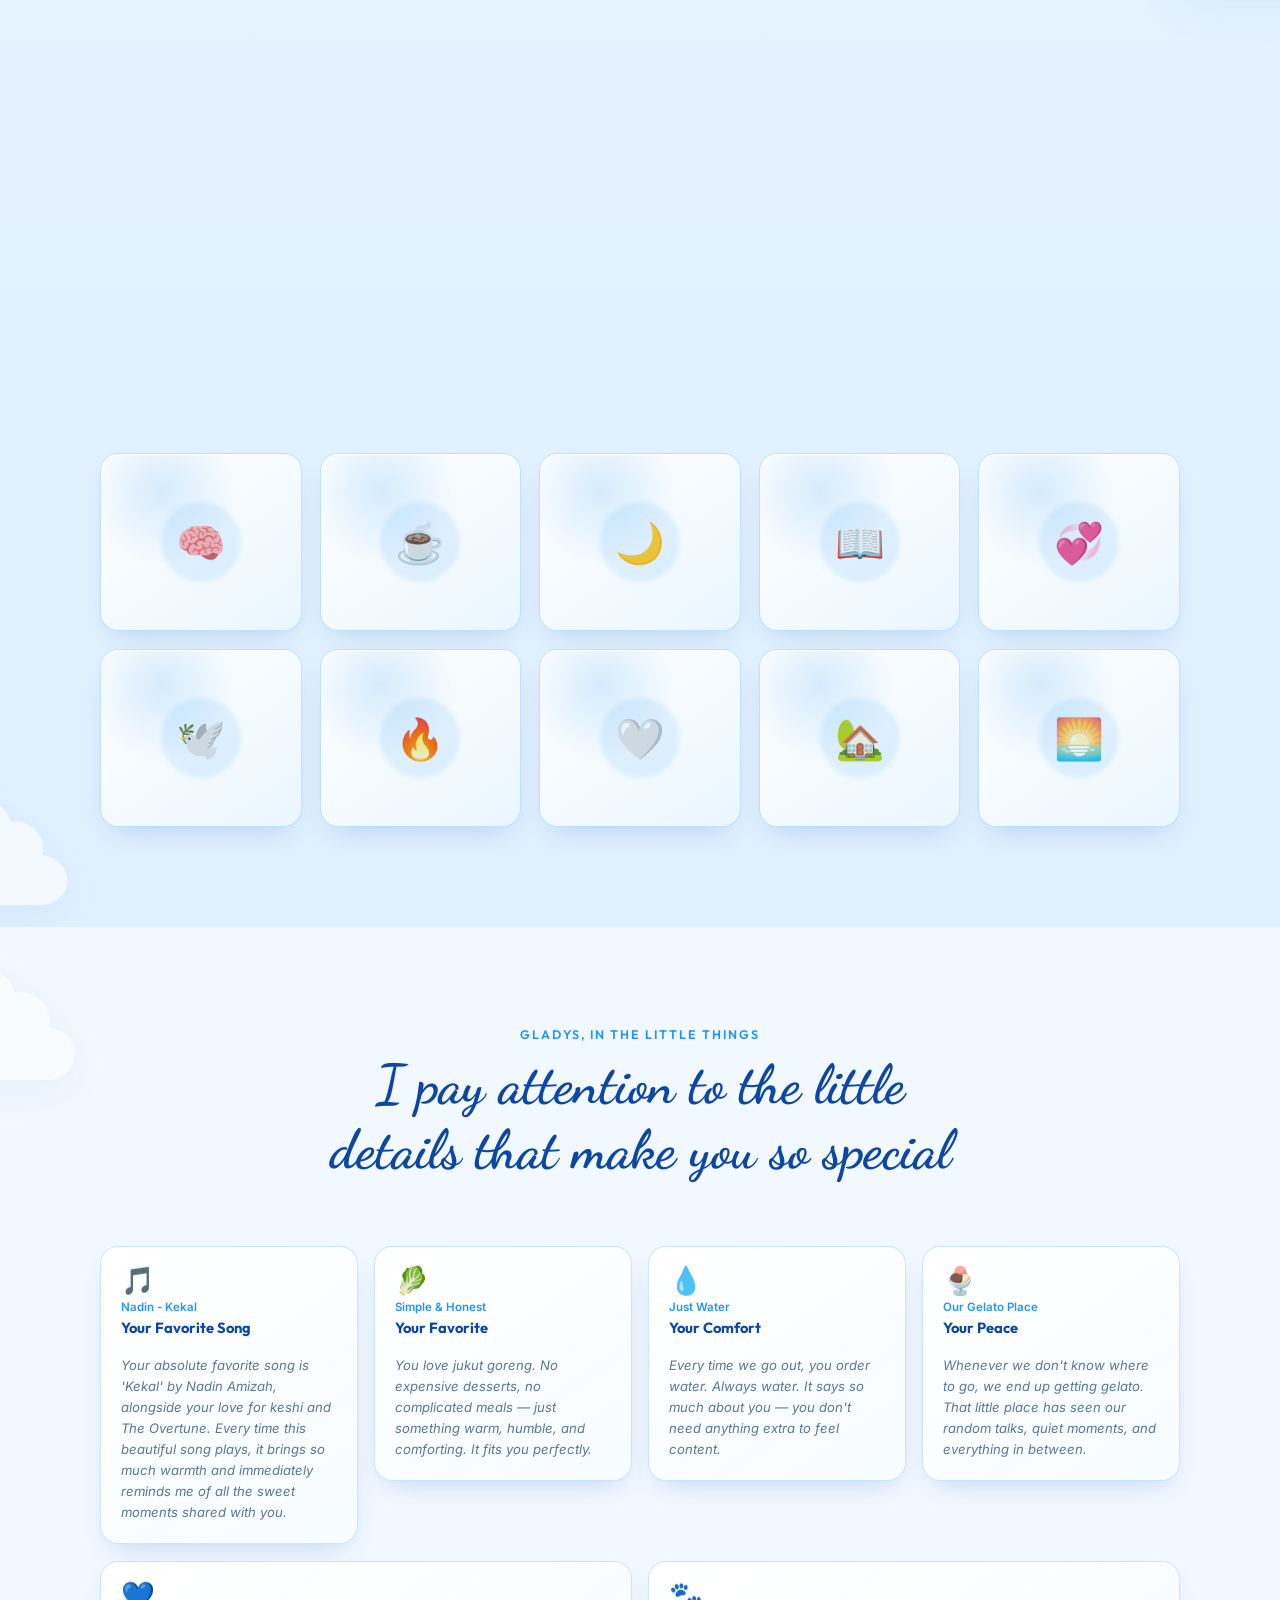
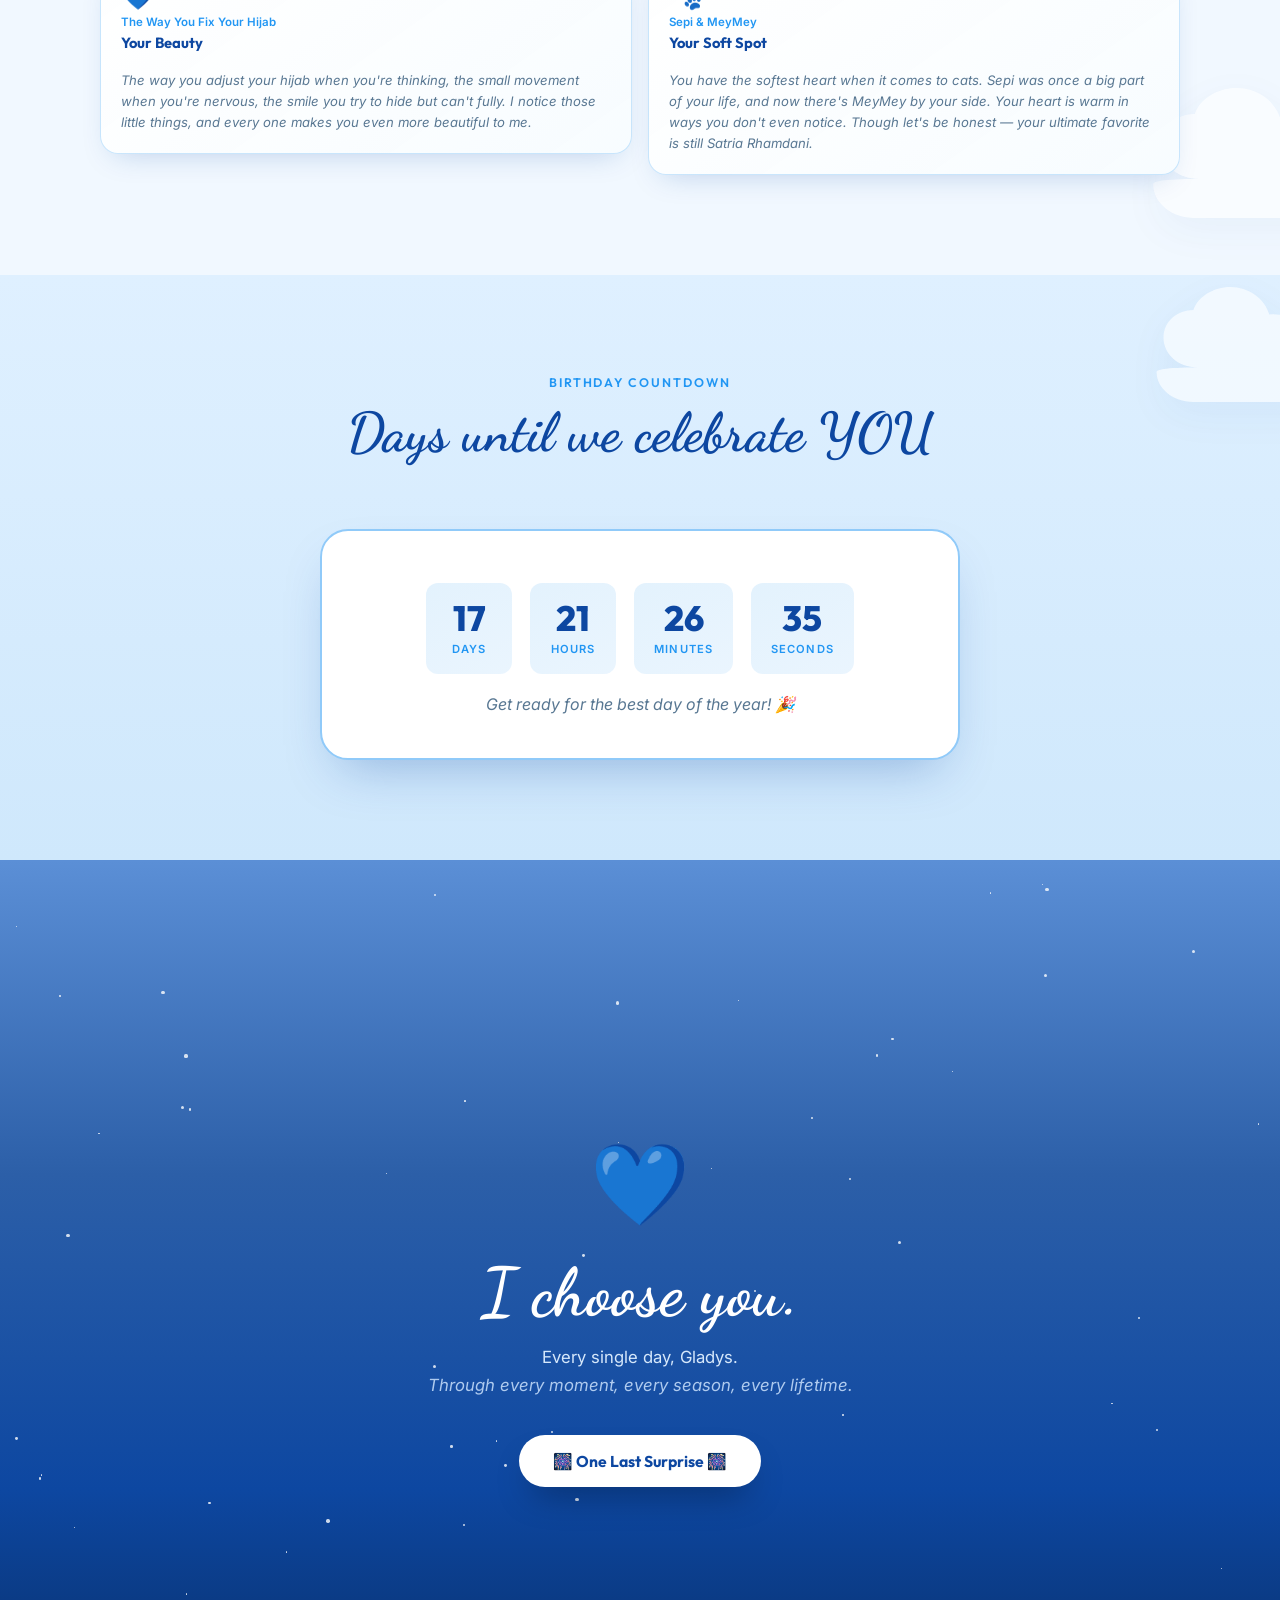
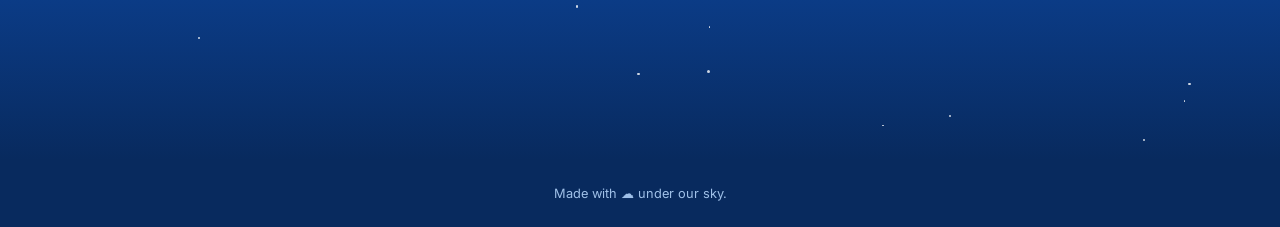
==== commit 70b74d81: "update baru" ====
--- a/preview (1).html
+++ b/preview (1).html
@@ -1575,19 +1575,6 @@
         </div>
 
         <div class="t-item reveal">
-          <div class="t-card">
-            <span class="t-date">August 27, 2025</span>
-            <h3 class="t-title">🚆 Bekasi – Bandung</h3>
-            <p class="t-desc">Bekasi and Bandung — not oceans apart, but far enough to make every goodbye a little
-              heavier. The late night calls, the "have you eaten?" messages, the countdowns until the next train ride —
-              they became our new way of loving. Distance didn't take you away from me. It just taught me how strong we
-              can be, even when we're not in the same place.</p>
-          </div>
-          <div class="t-dot"></div>
-          <div class="t-spacer"></div>
-        </div>
-
-        <div class="t-item reveal">
           <div class="t-spacer"></div>
           <div class="t-dot"></div>
           <div class="t-card">
@@ -1715,6 +1702,12 @@
 
       const galleryItems = [
         {
+          title: "First Romantic Photo",
+          date: "September 2023",
+          src: "images/1.jpeg",
+          description: "Saat itu, kamu sempat dipaksa oleh temanmu untuk foto berdua denganku. Aku masih ingat betapa kagetnya aku ketika kamu langsung bersedia dan bahkan menyentuh bahuku saat berfoto. Mungkin bagi kamu itu hanya sebuah foto sederhana, tapi entah kenapa, momen kecil itu terus melekat di ingatanku."
+        },
+        {
           title: "Thrills & Smiles at Dufan",
           date: "May 8, 2024",
           src: "images/8.jpeg",
@@ -1725,12 +1718,6 @@
           date: "May 2025",
           src: "images/2.jpeg",
           description: "Ketika kita mulai sibuk dengan urusan dan pekerjaan masing-masing, waktu bersama menjadi semakin sulit untuk ditemukan. Namun, di tengah padatnya hari dan banyaknya hal yang harus diselesaikan, kita tetap berusaha meluangkan waktu untuk satu sama lain. Mungkin waktunya tidak selalu lama, tetapi setiap kesempatan untuk bersama selalu terasa berharga."
-        },
-        {
-          title: "First Romantic Photo",
-          date: "September 2025",
-          src: "images/1.jpeg",
-          description: "Saat itu, kamu sempat dipaksa oleh temanmu untuk foto berdua denganku. Aku masih ingat betapa kagetnya aku ketika kamu langsung bersedia dan bahkan menyentuh bahuku saat berfoto. Mungkin bagi kamu itu hanya sebuah foto sederhana, tapi entah kenapa, momen kecil itu terus melekat di ingatanku."
         },
         {
           title: "So Proud of You",
@@ -1790,7 +1777,7 @@
       ];
 
       const bento = [
-        { icon: "🎵", tag: "Nadin - Kekal", title: "Your Favorite Song", text: "Lagu favoritmu adalah 'Kekal' dari Nadin Amizah, di samping kecintaanmu pada Keshi dan The Overtune. Setiap kali lagu indah ini berputar, rasanya suasana menjadi begitu hangat dan selalu mengingatkanku pada indahnya setiap momen bersamamu.", wide: false },
+        { icon: "🎵", tag: "Nadin - Kekal", title: "Your Favorite Song", text: "Your absolute favorite song is 'Kekal' by Nadin Amizah, alongside your love for keshi and The Overtune. Every time this beautiful song plays, it brings so much warmth and immediately reminds me of all the sweet moments shared with you.", wide: false },
         { icon: "🥬", tag: "Simple & Honest", title: "Your Favorite", text: "You love jukut goreng. No expensive desserts, no complicated meals — just something warm, humble, and comforting. It fits you perfectly.", wide: false },
         { icon: "💧", tag: "Just Water", title: "Your Comfort", text: "Every time we go out, you order water. Always water. It says so much about you — you don't need anything extra to feel content.", wide: false },
         { icon: "🍨", tag: "Our Gelato Place", title: "Your Peace", text: "Whenever we don't know where to go, we end up getting gelato. That little place has seen our random talks, quiet moments, and everything in between.", wide: false },
